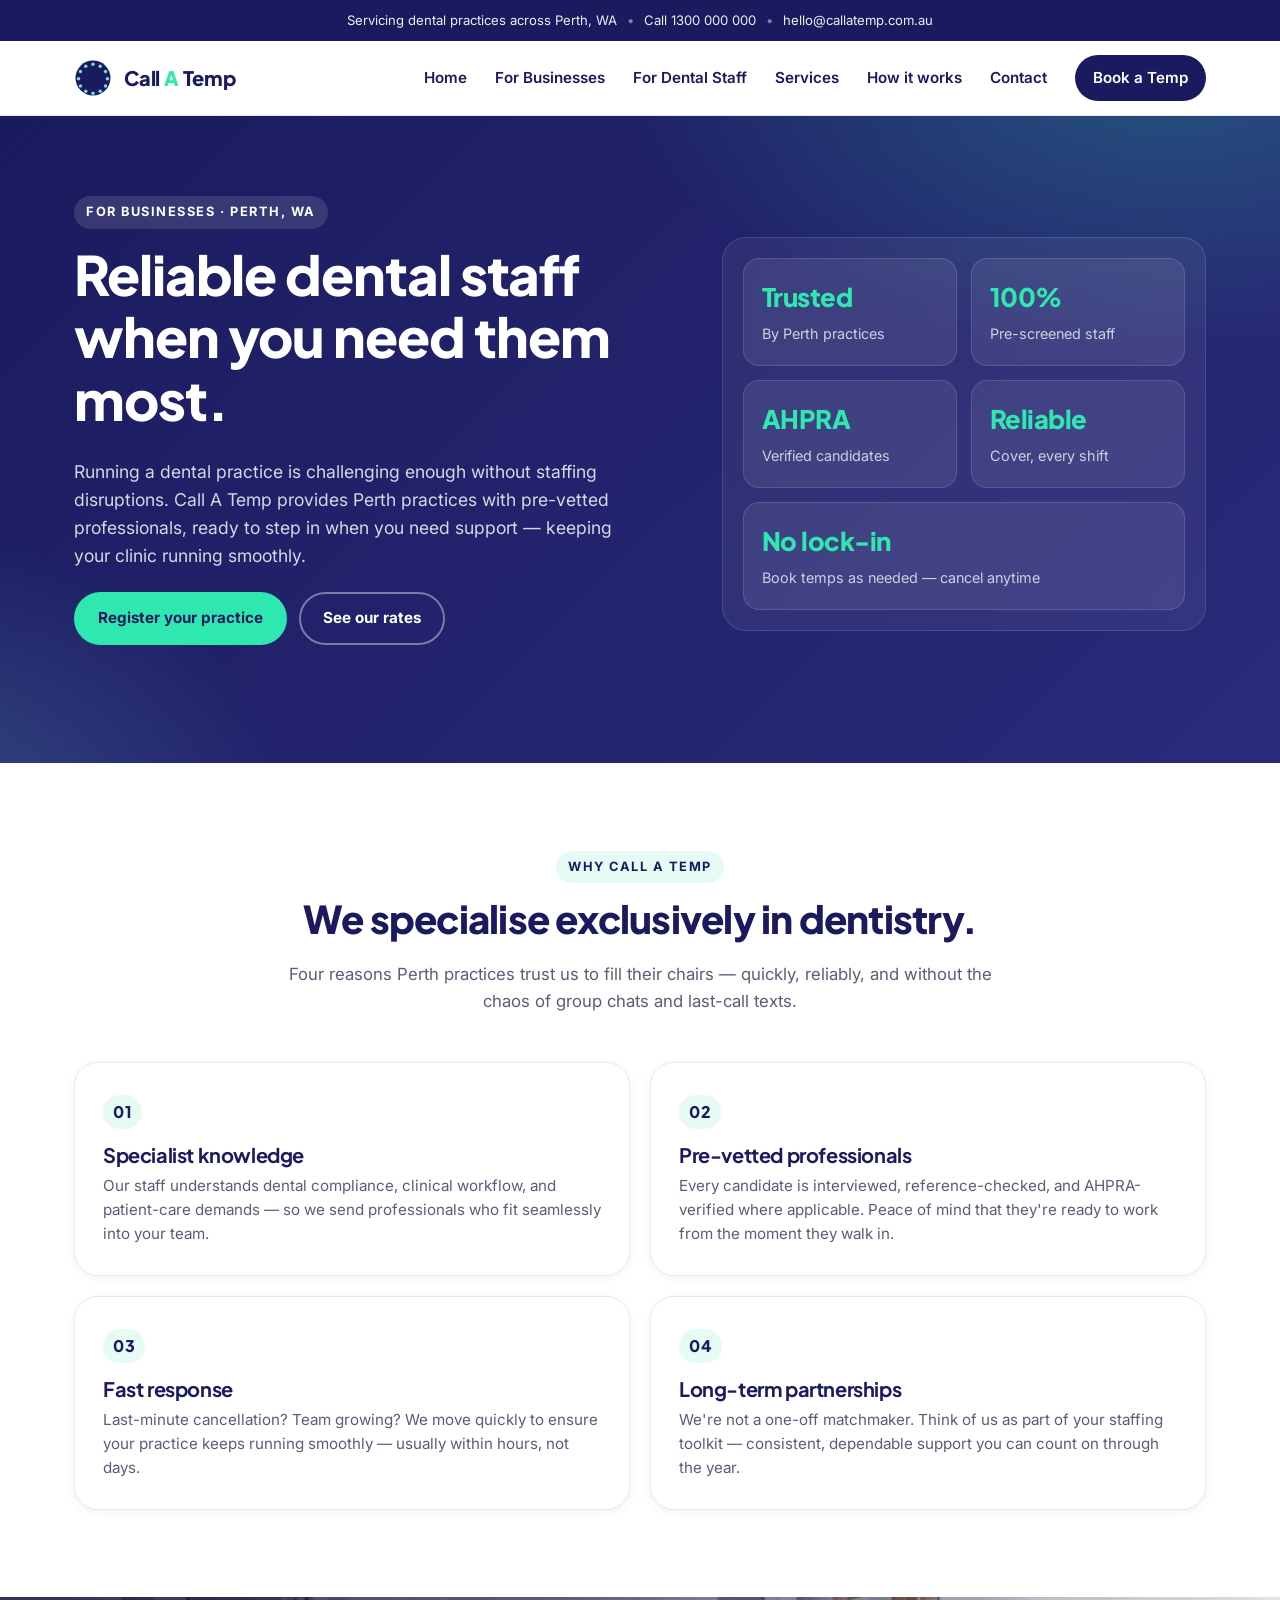
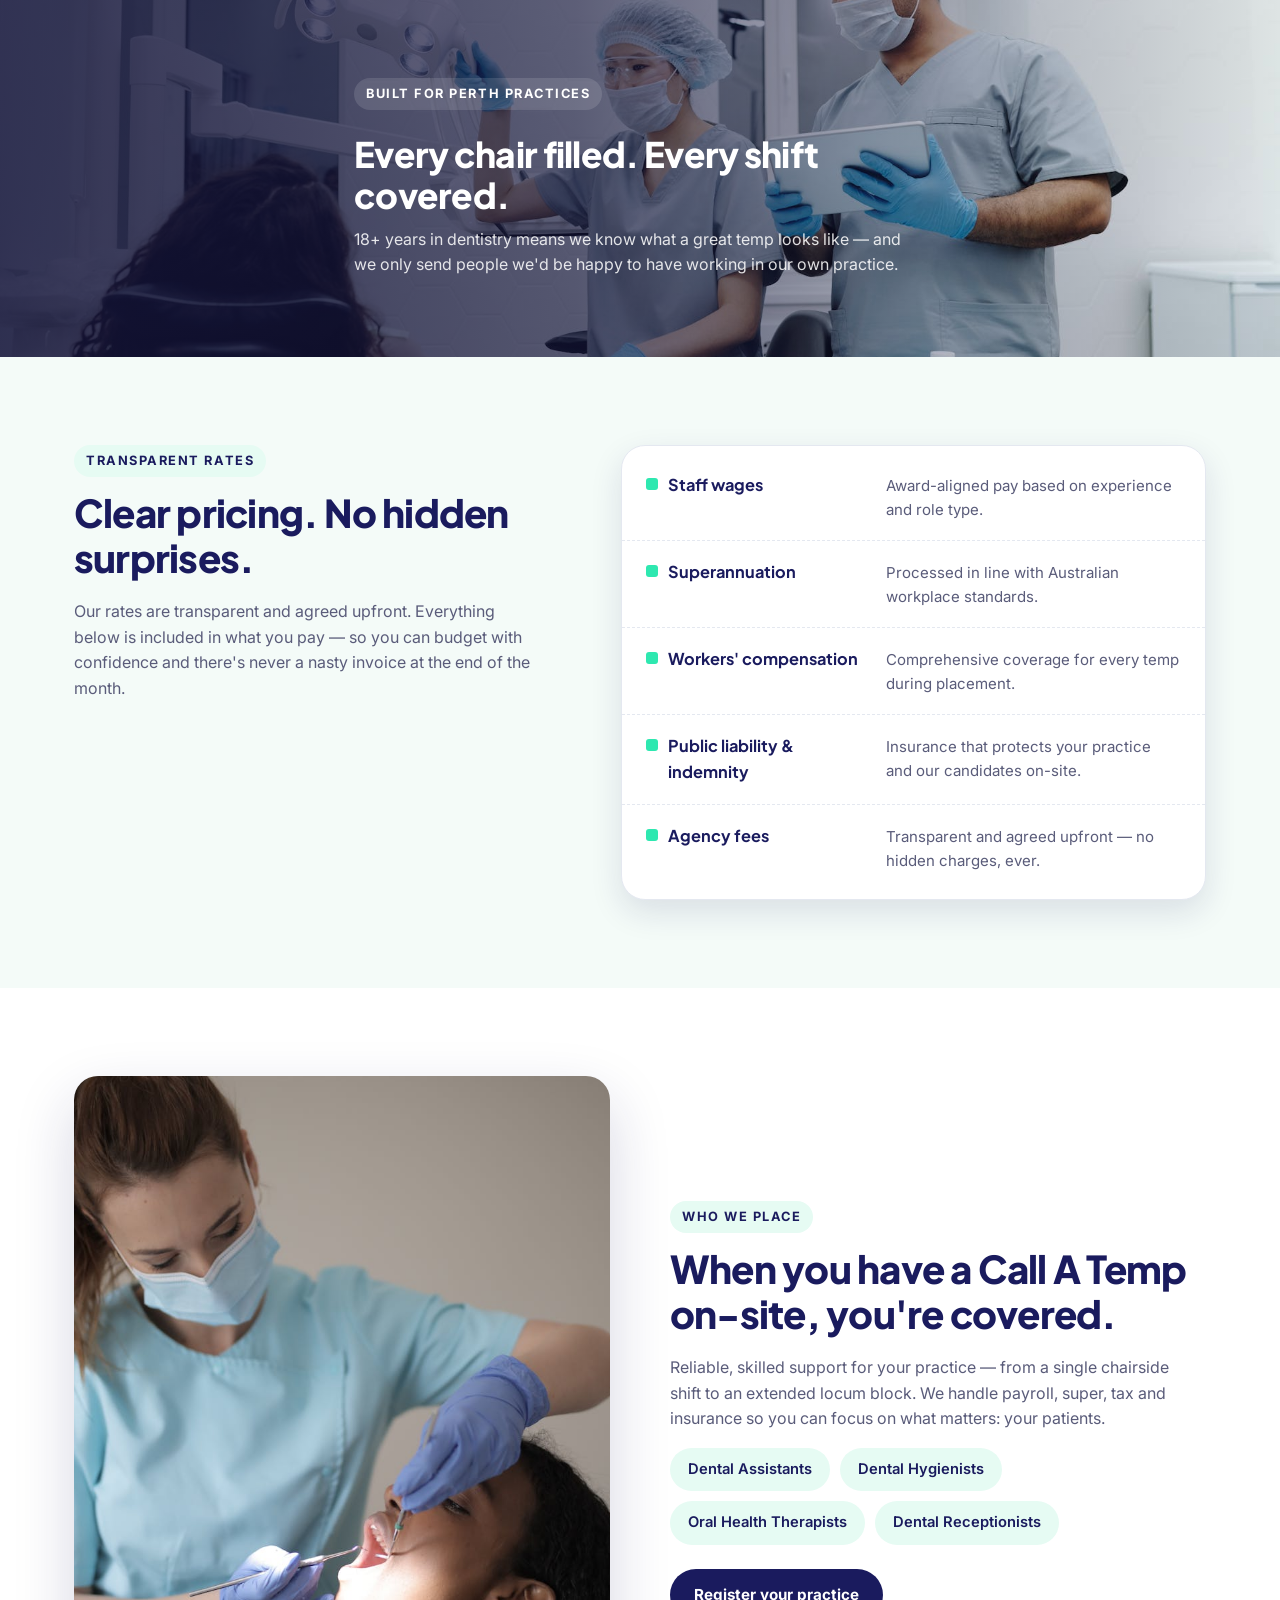
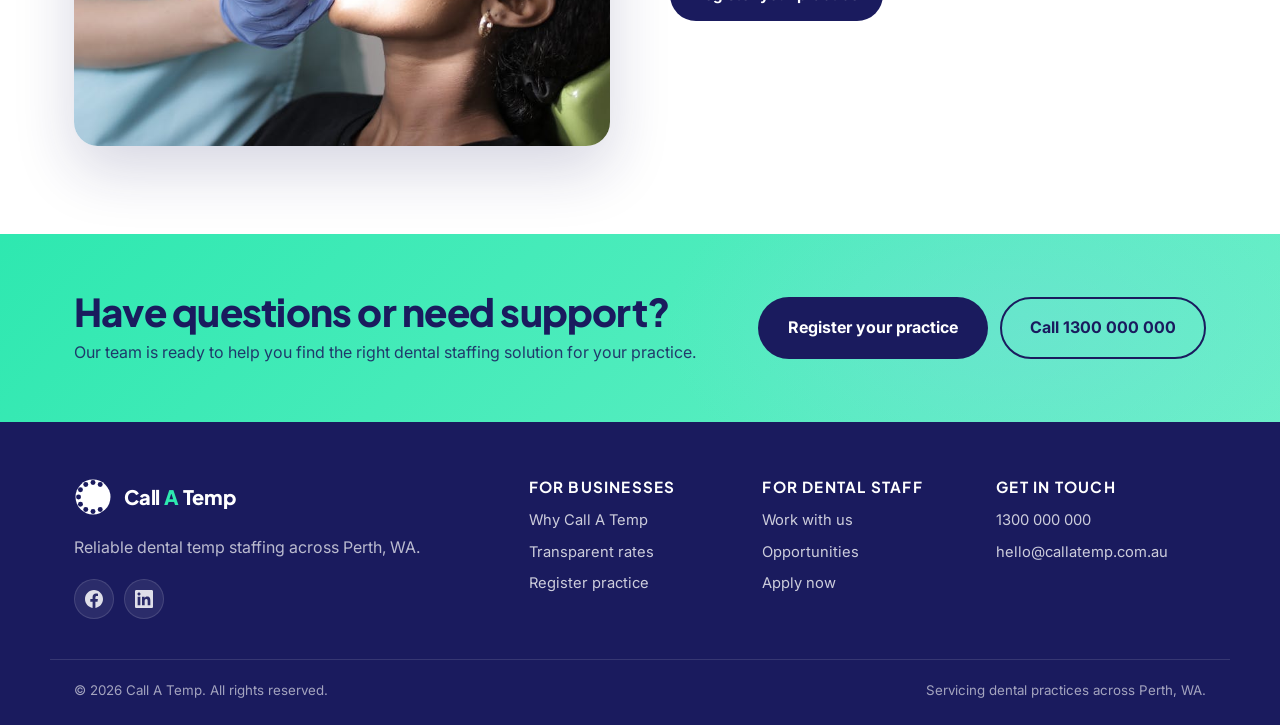
==== businesses.html @ c1af86d4 "Self-host remaining gallery, hero, and banner images Replace Pexels CDN URLs across index, staff, an" ====
<!DOCTYPE html>
<html lang="en-AU">
<head>
  <meta charset="UTF-8" />
  <meta name="viewport" content="width=device-width, initial-scale=1.0" />
  <meta name="description" content="Call A Temp — reliable dental staff for Perth practices. Pre-vetted dental temps, transparent rates, and fast response when you need cover." />
  <title>For Businesses — Call A Temp</title>
  <link rel="icon" type="image/svg+xml" href="assets/logo-mark.svg" />
  <link rel="preconnect" href="https://fonts.googleapis.com" />
  <link rel="preconnect" href="https://fonts.gstatic.com" crossorigin />
  <link href="https://fonts.googleapis.com/css2?family=Inter:wght@400;500;600;700;800&family=Plus+Jakarta+Sans:wght@700;800&display=swap" rel="stylesheet" />
  <link rel="stylesheet" href="styles.css" />
</head>
<body>

  <!-- Top bar -->
  <div class="topbar">
    <div class="container topbar__inner">
      <span class="topbar__item">Servicing dental practices across Perth, WA</span>
      <span class="topbar__sep" aria-hidden="true">•</span>
      <a class="topbar__item" href="tel:+61000000000">Call 1300 000 000</a>
      <span class="topbar__sep" aria-hidden="true">•</span>
      <a class="topbar__item" href="mailto:hello@callatemp.com.au">hello@callatemp.com.au</a>
    </div>
  </div>

  <!-- Header / Nav -->
  <header class="site-header">
    <div class="container site-header__inner">
      <a class="brand" href="index.html" aria-label="Call A Temp home">
        <img src="assets/logo-mark.svg" alt="" class="brand__mark" />
        <span class="brand__wordmark">Call <span class="brand__a">A</span> Temp</span>
      </a>

      <button class="nav-toggle" aria-label="Open menu" aria-expanded="false" aria-controls="primary-nav">
        <span></span><span></span><span></span>
      </button>

      <nav id="primary-nav" class="primary-nav">
        <a href="index.html">Home</a>
        <a href="businesses.html" class="is-active">For Businesses</a>
        <a href="staff.html">For Dental Staff</a>
        <a href="index.html#services">Services</a>
        <a href="index.html#how">How it works</a>
        <a href="index.html#contact">Contact</a>
        <a href="index.html#contact" class="btn btn--primary btn--sm">Book a Temp</a>
      </nav>
    </div>
  </header>

  <main id="top">

    <!-- Business hero -->
    <section class="biz-hero">
      <div class="container biz-hero__inner">
        <div class="biz-hero__copy">
          <span class="eyebrow eyebrow--on-dark">For Businesses · Perth, WA</span>
          <h1>Reliable dental staff when you need them most.</h1>
          <p class="lead lead--on-dark">
            Running a dental practice is challenging enough without staffing disruptions. Call A Temp provides Perth
            practices with pre-vetted professionals, ready to step in when you need support — keeping your clinic running smoothly.
          </p>
          <div class="hero__cta">
            <a href="#register" class="btn btn--mint">Register your practice</a>
            <a href="#rates" class="btn btn--ghost-on-dark">See our rates</a>
          </div>
        </div>
        <div class="biz-hero__panel" aria-hidden="true">
          <div class="biz-stat">
            <span class="biz-stat__num">Trusted</span>
            <span class="biz-stat__label">By Perth practices</span>
          </div>
          <div class="biz-stat">
            <span class="biz-stat__num">100%</span>
            <span class="biz-stat__label">Pre-screened staff</span>
          </div>
          <div class="biz-stat">
            <span class="biz-stat__num">AHPRA</span>
            <span class="biz-stat__label">Verified candidates</span>
          </div>
          <div class="biz-stat">
            <span class="biz-stat__num">Reliable</span>
            <span class="biz-stat__label">Cover, every shift</span>
          </div>
          <div class="biz-stat biz-stat--wide">
            <span class="biz-stat__num">No lock-in</span>
            <span class="biz-stat__label">Book temps as needed — cancel anytime</span>
          </div>
        </div>
      </div>
    </section>

    <!-- Why Choose Us -->
    <section class="section">
      <div class="container">
        <div class="section__head reveal">
          <span class="eyebrow">Why Call A Temp</span>
          <h2>We specialise exclusively in dentistry.</h2>
          <p>Four reasons Perth practices trust us to fill their chairs — quickly, reliably, and without the chaos of group chats and last-call texts.</p>
        </div>

        <div class="biz-benefits reveal-group">
          <article class="biz-benefit">
            <span class="biz-benefit__num">01</span>
            <h3>Specialist knowledge</h3>
            <p>Our staff understands dental compliance, clinical workflow, and patient-care demands — so we send professionals who fit seamlessly into your team.</p>
          </article>

          <article class="biz-benefit">
            <span class="biz-benefit__num">02</span>
            <h3>Pre-vetted professionals</h3>
            <p>Every candidate is interviewed, reference-checked, and AHPRA-verified where applicable. Peace of mind that they're ready to work from the moment they walk in.</p>
          </article>

          <article class="biz-benefit">
            <span class="biz-benefit__num">03</span>
            <h3>Fast response</h3>
            <p>Last-minute cancellation? Team growing? We move quickly to ensure your practice keeps running smoothly — usually within hours, not days.</p>
          </article>

          <article class="biz-benefit">
            <span class="biz-benefit__num">04</span>
            <h3>Long-term partnerships</h3>
            <p>We're not a one-off matchmaker. Think of us as part of your staffing toolkit — consistent, dependable support you can count on through the year.</p>
          </article>
        </div>
      </div>
    </section>

    <!-- Image banner between benefits and rates -->
    <section class="biz-banner">
      <img
        class="biz-banner__img"
        src="./assets/biz-banner-team.jpeg"
        alt="Dental team preparing for a shift in a modern Perth clinic"
        loading="lazy"
      />
      <div class="biz-banner__overlay" aria-hidden="true"></div>
      <div class="container biz-banner__content">
        <span class="eyebrow eyebrow--on-dark">Built for Perth practices</span>
        <h2>Every chair filled. Every shift covered.</h2>
        <p>18+ years in dentistry means we know what a great temp looks like — and we only send people we'd be happy to have working in our own practice.</p>
      </div>
    </section>

    <!-- Transparent Rates -->
    <section id="rates" class="section section--alt">
      <div class="container biz-rates">
        <div class="biz-rates__copy reveal reveal--left">
          <span class="eyebrow">Transparent rates</span>
          <h2>Clear pricing. No hidden surprises.</h2>
          <p>Our rates are transparent and agreed upfront. Everything below is included in what you pay — so you can budget with confidence and there's never a nasty invoice at the end of the month.</p>
          <!-- <a href="#register" class="btn btn--primary">Request a rate card</a> -->
        </div>

        <ul class="biz-rates__list reveal reveal--right">
          <li>
            <strong>Staff wages</strong>
            <span>Award-aligned pay based on experience and role type.</span>
          </li>
          <li>
            <strong>Superannuation</strong>
            <span>Processed in line with Australian workplace standards.</span>
          </li>
          <li>
            <strong>Workers' compensation</strong>
            <span>Comprehensive coverage for every temp during placement.</span>
          </li>
          <li>
            <strong>Public liability &amp; indemnity</strong>
            <span>Insurance that protects your practice and our candidates on-site.</span>
          </li>
          <li>
            <strong>Agency fees</strong>
            <span>Transparent and agreed upfront — no hidden charges, ever.</span>
          </li>
        </ul>
      </div>
    </section>

    <!-- Placement coverage -->
    <section class="section">
      <div class="container biz-coverage-split">
        <figure class="biz-coverage__media reveal reveal--left">
          <img
            src="./assets/biz-coverage-clinic.jpeg"
            alt="Dental professional assisting a patient in a modern clinic"
            loading="lazy"
          />
        </figure>

        <div class="biz-coverage__copy reveal reveal--right">
          <span class="eyebrow">Who we place</span>
          <h2>When you have a Call A Temp on-site, you're covered.</h2>
          <p>Reliable, skilled support for your practice — from a single chairside shift to an extended locum block. We handle payroll, super, tax and insurance so you can focus on what matters: your patients.</p>
          <div class="biz-coverage__roles">
            <span>Dental Assistants</span>
            <span>Dental Hygienists</span>
            <span>Oral Health Therapists</span>
            <span>Dental Receptionists</span>
          </div>
          <a href="#register" class="btn btn--primary">Register your practice</a>
        </div>
      </div>
    </section>

    <!-- Register / Support CTA -->
    <section id="register" class="cta">
      <div class="container cta__inner reveal">
        <div>
          <h2>Have questions or need support?</h2>
          <p>Our team is ready to help you find the right dental staffing solution for your practice.</p>
        </div>
        <div class="cta__buttons">
          <a href="index.html#contact" class="btn btn--primary btn--lg">Register your practice</a>
          <a href="tel:+61000000000" class="btn btn--outline btn--lg">Call 1300 000 000</a>
        </div>
      </div>
    </section>

  </main>

  <!-- Footer -->
  <footer class="site-footer">
    <div class="container site-footer__inner">
      <div class="site-footer__brand">
        <a class="brand brand--footer" href="index.html" aria-label="Call A Temp home">
          <img src="assets/logo-mark-footer.svg" alt="" class="brand__mark" />
          <span class="brand__wordmark">Call <span class="brand__a">A</span> Temp</span>
        </a>
        <p>Reliable dental temp staffing across Perth, WA.</p>
        <ul class="social-links" aria-label="Call A Temp on social media">
          <li>
            <a href="#" target="_blank" rel="noopener noreferrer" aria-label="Call A Temp on Facebook">
              <svg viewBox="0 0 24 24" aria-hidden="true"><path d="M24 12.073c0-6.627-5.373-12-12-12S0 5.446 0 12.073c0 5.99 4.388 10.954 10.125 11.854v-8.385H7.078v-3.47h3.047V9.43c0-3.007 1.792-4.669 4.533-4.669 1.312 0 2.686.235 2.686.235v2.953h-1.513c-1.491 0-1.956.925-1.956 1.874v2.25h3.328l-.532 3.47h-2.796v8.385C19.612 23.027 24 18.062 24 12.073z"/></svg>
            </a>
          </li>
          <li>
            <a href="#" target="_blank" rel="noopener noreferrer" aria-label="Call A Temp on LinkedIn">
              <svg viewBox="0 0 24 24" aria-hidden="true"><path d="M20.447 20.452h-3.554v-5.569c0-1.328-.027-3.037-1.852-3.037-1.853 0-2.136 1.445-2.136 2.939v5.667H9.351V9h3.414v1.561h.046c.477-.9 1.637-1.85 3.37-1.85 3.601 0 4.267 2.37 4.267 5.455v6.286zM5.337 7.433c-1.144 0-2.063-.926-2.063-2.065 0-1.138.92-2.063 2.063-2.063 1.14 0 2.064.925 2.064 2.063 0 1.139-.925 2.065-2.064 2.065zm1.782 13.019H3.555V9h3.564v11.452zM22.222 0H1.771C.792 0 0 .774 0 1.729v20.542C0 23.227.792 24 1.771 24h20.451C23.2 24 24 23.227 24 22.271V1.729C24 .774 23.2 0 22.222 0z"/></svg>
            </a>
          </li>
        </ul>
      </div>
      <div class="site-footer__cols">
        <div>
          <h4>For Businesses</h4>
          <a href="businesses.html">Why Call A Temp</a>
          <a href="#rates">Transparent rates</a>
          <a href="index.html#contact">Register practice</a>
        </div>
        <div>
          <h4>For Dental Staff</h4>
          <a href="staff.html">Work with us</a>
          <a href="staff.html#opportunities">Opportunities</a>
          <a href="index.html#contact">Apply now</a>
        </div>
        <div>
          <h4>Get in touch</h4>
          <a href="tel:+61000000000">1300 000 000</a>
          <a href="mailto:hello@callatemp.com.au">hello@callatemp.com.au</a>
        </div>
      </div>
    </div>
    <div class="container site-footer__bottom">
      <small>© <span id="year"></span> Call A Temp. All rights reserved.</small>
      <small>Servicing dental practices across Perth, WA.</small>
    </div>
  </footer>

  <script>
    document.getElementById('year').textContent = new Date().getFullYear();
    const toggle = document.querySelector('.nav-toggle');
    const nav = document.getElementById('primary-nav');
    toggle.addEventListener('click', () => {
      const open = nav.classList.toggle('is-open');
      toggle.setAttribute('aria-expanded', open);
    });
    nav.querySelectorAll('a').forEach(a => a.addEventListener('click', () => {
      nav.classList.remove('is-open');
      toggle.setAttribute('aria-expanded', false);
    }));

    // Reveal-on-scroll
    const revealTargets = document.querySelectorAll('.reveal, .reveal-group');
    if ('IntersectionObserver' in window && revealTargets.length) {
      const io = new IntersectionObserver((entries) => {
        entries.forEach(entry => {
          if (entry.isIntersecting) {
            entry.target.classList.add('is-inview');
            io.unobserve(entry.target);
          }
        });
      }, { threshold: 0.12, rootMargin: '0px 0px -40px 0px' });
      revealTargets.forEach(el => io.observe(el));
    } else {
      revealTargets.forEach(el => el.classList.add('is-inview'));
    }
  </script>
</body>
</html>
---- styles.css ----
/* ============================================================
   Call A Temp — Homepage styles
   Palette derived from logo: mint #2EE8B0, navy #1A1B5E, dot #7CD8DD
   ============================================================ */

:root {
  --mint: #2EE8B0;
  --mint-200: #6BF0C8;
  --mint-50: #E6FBF3;
  --navy: #1A1B5E;
  --navy-700: #2A2B7A;
  --navy-100: #E5E5F2;
  --teal: #7CD8DD;
  --ink: #14143A;
  --muted: #5A5C7A;
  --bg: #FFFFFF;
  --bg-soft: #F4FBF8;
  --line: #E4E8F0;
  --radius: 16px;
  --radius-lg: 24px;
  --shadow-sm: 0 2px 8px rgba(26, 27, 94, 0.06);
  --shadow-md: 0 12px 32px rgba(26, 27, 94, 0.12);
  --shadow-lg: 0 24px 60px rgba(26, 27, 94, 0.18);
  --maxw: 1180px;

  /* Motion tokens */
  --ease-out: cubic-bezier(.2, .7, .2, 1);
  --t-fast: .25s;
  --t-base: .4s;
  --t-slow: .6s;
}

/* Reset / base */
*, *::before, *::after { box-sizing: border-box; }
html { scroll-behavior: smooth; }
body {
  margin: 0;
  font-family: 'Inter', system-ui, -apple-system, Segoe UI, Roboto, sans-serif;
  color: var(--ink);
  background: var(--bg);
  line-height: 1.6;
  -webkit-font-smoothing: antialiased;
}
img, svg { display: block; max-width: 100%; }
a { color: var(--navy); text-decoration: none; }
a:hover { color: var(--navy-700); }

h1, h2, h3, h4 {
  font-family: 'Plus Jakarta Sans', 'Inter', sans-serif;
  color: var(--navy);
  line-height: 1.15;
  margin: 0 0 .5em;
  letter-spacing: -0.02em;
}
h1 { font-size: clamp(2.2rem, 4.5vw, 3.6rem); font-weight: 800; }
h2 { font-size: clamp(1.7rem, 3vw, 2.4rem); font-weight: 800; }
h3 { font-size: 1.2rem; font-weight: 700; }
h4 { font-size: .95rem; font-weight: 700; text-transform: uppercase; letter-spacing: .08em; color: var(--navy); }
p  { margin: 0 0 1em; color: var(--muted); }

.container {
  width: 100%;
  max-width: var(--maxw);
  margin: 0 auto;
  padding: 0 24px;
}

.eyebrow {
  display: inline-block;
  font-size: .8rem;
  font-weight: 700;
  letter-spacing: .12em;
  text-transform: uppercase;
  color: var(--navy);
  background: var(--mint-50);
  padding: 6px 12px;
  border-radius: 999px;
  margin-bottom: 14px;
}

/* Buttons */
.btn {
  display: inline-flex;
  align-items: center;
  justify-content: center;
  gap: 8px;
  padding: 12px 22px;
  border-radius: 999px;
  font-weight: 700;
  font-size: .95rem;
  border: 2px solid transparent;
  cursor: pointer;
  transition: transform .15s ease, box-shadow .2s ease, background .2s ease, color .2s ease;
  white-space: nowrap;
}
.btn--primary { background: var(--navy); color: #fff; }
.btn--primary:hover { background: var(--navy-700); color: #fff; box-shadow: var(--shadow-md); transform: translateY(-1px); }
.btn--ghost { background: transparent; color: var(--navy); border-color: var(--navy); }
.btn--ghost:hover { background: var(--navy); color: #fff; }
.btn--outline { background: transparent; color: #fff; border-color: #fff; }
.btn--outline:hover { background: #fff; color: var(--navy); }
.btn--sm { padding: 9px 16px; font-size: .85rem; }
.btn--lg { padding: 16px 28px; font-size: 1rem; }

/* Top bar */
.topbar {
  background: var(--navy);
  color: #fff;
  font-size: .82rem;
}
.topbar__inner {
  display: flex;
  align-items: center;
  justify-content: center;
  flex-wrap: wrap;
  gap: 10px;
  padding: 10px 24px;
}
.topbar__item { color: #fff; opacity: .92; }
.topbar__item:hover { color: var(--mint); opacity: 1; }
.topbar__sep { opacity: .45; }

/* Header */
.site-header {
  position: sticky;
  top: 0;
  z-index: 50;
  background: rgba(255, 255, 255, 0.92);
  backdrop-filter: saturate(140%) blur(10px);
  border-bottom: 1px solid var(--line);
}
.site-header__inner {
  display: flex;
  align-items: center;
  justify-content: space-between;
  gap: 16px;
  padding: 14px 24px;
}
.brand {
  display: inline-flex;
  align-items: center;
  gap: 12px;
  color: var(--navy);
  font-family: 'Plus Jakarta Sans', sans-serif;
}
.brand__mark { width: 38px; height: 38px; }
.brand__wordmark {
  font-weight: 800;
  font-size: 1.25rem;
  letter-spacing: -0.01em;
  color: var(--navy);
}
.brand__a { color: var(--mint); }
.primary-nav {
  display: flex;
  align-items: center;
  gap: 28px;
}
.primary-nav a {
  font-weight: 600;
  font-size: .95rem;
  color: var(--navy);
}
.primary-nav a:hover { color: var(--navy-700); }
.primary-nav a.btn { color: #fff; }

.nav-toggle {
  display: none;
  width: 42px;
  height: 42px;
  border: 1px solid var(--line);
  border-radius: 10px;
  background: #fff;
  cursor: pointer;
  flex-direction: column;
  align-items: center;
  justify-content: center;
  gap: 4px;
}
.nav-toggle span {
  display: block;
  width: 18px;
  height: 2px;
  background: var(--navy);
  border-radius: 2px;
}

/* Hero */
.hero {
  position: relative;
  background:
    radial-gradient(900px 500px at 90% -10%, rgba(46,232,176,0.35), transparent 60%),
    radial-gradient(700px 500px at -10% 110%, rgba(124,216,221,0.35), transparent 60%),
    var(--bg);
  padding: 64px 0 80px;
  overflow: hidden;
}
.hero__grid {
  display: grid;
  grid-template-columns: 1.1fr .9fr;
  gap: 60px;
  align-items: center;
}
.hero__copy h1 { margin-top: 6px; }
.hero__copy h1 br { display: block; }
.lead {
  font-size: 1.1rem;
  color: var(--muted);
  max-width: 560px;
}
.hero__cta {
  display: flex;
  gap: 12px;
  flex-wrap: wrap;
  margin: 22px 0 28px;
}
.hero__trust {
  list-style: none;
  padding: 20px 22px;
  margin: 0;
  display: grid;
  grid-template-columns: repeat(3, 1fr);
  gap: 12px;
  background: rgba(255, 255, 255, 0.75);
  backdrop-filter: blur(10px);
  -webkit-backdrop-filter: blur(10px);
  border: 1px solid var(--line);
  border-radius: var(--radius);
  box-shadow: var(--shadow-sm);
  color: var(--muted);
  font-size: .88rem;
  max-width: 560px;
}
.hero__trust li {
  position: relative;
  padding-left: 14px;
  line-height: 1.35;
}
.hero__trust li + li::before {
  content: "";
  position: absolute;
  left: 0;
  top: 6px;
  bottom: 6px;
  width: 1px;
  background: var(--line);
}
.hero__trust strong {
  display: block;
  color: var(--navy);
  font-size: 1.4rem;
  font-family: 'Plus Jakarta Sans', sans-serif;
  font-weight: 800;
  letter-spacing: -0.01em;
  margin-bottom: 2px;
}

.hero__visual {
  position: relative;
  min-height: 520px;
  padding: 30px 20px 40px;
}
.hero__photo {
  position: relative;
  z-index: 1;
  width: 100%;
  max-width: 440px;
  aspect-ratio: 4 / 5;
  object-fit: cover;
  border-radius: 28px;
  box-shadow: var(--shadow-lg);
  margin-left: auto;
  display: block;
}
.hero__shape {
  position: absolute;
  top: 10px;
  right: 20px;
  width: 160px;
  height: 160px;
  background: var(--mint);
  border-radius: 28px;
  transform: rotate(10deg);
  z-index: 0;
  opacity: .55;
}
.hero__blob {
  position: absolute;
  left: 10px;
  bottom: 20px;
  width: 280px;
  height: 280px;
  background: radial-gradient(circle at 30% 30%, var(--teal), transparent 70%);
  border-radius: 50%;
  filter: blur(6px);
  opacity: .5;
  z-index: 0;
}
.hero__pill {
  position: absolute;
  top: 60px;
  left: 0;
  z-index: 3;
  background: #fff;
  border-radius: 999px;
  padding: 10px 18px 10px 14px;
  display: inline-flex;
  align-items: center;
  gap: 10px;
  box-shadow: var(--shadow-md);
  border: 1px solid var(--line);
}
.hero__pill-dot {
  width: 10px;
  height: 10px;
  border-radius: 50%;
  background: var(--mint);
  flex-shrink: 0;
  position: relative;
  animation: hero-pulse-dot 2s ease-in-out infinite;
}
.hero__pill-dot::before,
.hero__pill-dot::after {
  content: "";
  position: absolute;
  inset: 0;
  border-radius: 50%;
  background: var(--mint);
  opacity: .55;
  animation: hero-pulse-ring 2s ease-out infinite;
}
.hero__pill-dot::after { animation-delay: 1s; }

@keyframes hero-pulse-ring {
  0%   { transform: scale(1);   opacity: .55; }
  80%  { transform: scale(2.6); opacity: 0;   }
  100% { transform: scale(2.6); opacity: 0;   }
}
@keyframes hero-pulse-dot {
  0%, 100% { transform: scale(1);    }
  50%      { transform: scale(1.08); }
}

@media (prefers-reduced-motion: reduce) {
  .hero__pill-dot,
  .hero__pill-dot::before,
  .hero__pill-dot::after { animation: none; }
  .hero__pill-dot { box-shadow: 0 0 0 4px rgba(46, 232, 176, 0.25); }
}
.hero__pill-label {
  display: block;
  font-weight: 700;
  color: var(--navy);
  font-size: .88rem;
  line-height: 1.2;
}
.hero__pill-sub {
  display: block;
  font-size: .75rem;
  color: var(--muted);
  letter-spacing: .02em;
}
.hero__card {
  position: absolute;
  left: 50%;
  bottom: -6px;
  transform: translateX(-50%);
  z-index: 3;
  background: #fff;
  border-radius: 20px;
  padding: 14px 18px;
  box-shadow: var(--shadow-lg);
  display: flex;
  flex-direction: column;
  gap: 6px;
  width: 70%;
  border: 1px solid var(--line);
}
.hero__card-head {
  display: flex;
  align-items: center;
  gap: 10px;
}
.hero__card img { width: 50px; flex-shrink: 0; }
.hero__card-title { font-weight: 700; color: var(--navy); margin: 0 0 4px; }
.hero__card-sub { font-size: .9rem; margin: 0; color: var(--muted); }

/* Value bar */
.valuebar {
  background: var(--navy);
  color: #fff;
}
.valuebar__inner {
  display: grid;
  grid-template-columns: repeat(4, 1fr);
  gap: 24px;
  padding: 26px 24px;
  text-align: center;
}
.valuebar__inner > div {
  display: flex;
  flex-direction: column;
  gap: 4px;
  font-size: .9rem;
  color: rgba(255,255,255,.78);
}
.valuebar__num {
  color: var(--mint);
  font-weight: 800;
  font-size: 1.15rem;
  font-family: 'Plus Jakarta Sans', sans-serif;
  letter-spacing: -.01em;
}

/* Generic section */
.section { padding: 88px 0; }
.section--alt { background: var(--bg-soft); }
.section__head {
  max-width: 720px;
  margin: 0 auto 48px;
  text-align: center;
}
.section__head p { font-size: 1.05rem; }

/* Audience split */
.audience {
  display: grid;
  grid-template-columns: repeat(2, 1fr);
  gap: 24px;
}
.audience__card {
  position: relative;
  padding: 36px 32px;
  border-radius: var(--radius-lg);
  border: 1px solid var(--line);
  background: #fff;
  box-shadow: var(--shadow-sm);
  display: flex;
  flex-direction: column;
  gap: 14px;
  transition: transform .2s ease, box-shadow .2s ease;
}
.audience__card:hover {
  transform: translateY(-4px);
  box-shadow: var(--shadow-md);
}
.audience__card--biz {
  background: linear-gradient(160deg, var(--navy) 0%, var(--navy-700) 100%);
  color: #fff;
  border-color: transparent;
}
.audience__card--biz h3,
.audience__card--biz p,
.audience__card--biz li { color: #fff; }
.audience__card--biz .audience__list li::before { background: var(--mint); }
.audience__card--biz .btn--ghost {
  color: #fff;
  border-color: rgba(255,255,255,.35);
}
.audience__card--biz .btn--ghost:hover {
  background: rgba(255,255,255,.1);
  border-color: #fff;
}
.audience__card--staff {
  background: linear-gradient(160deg, var(--mint-50) 0%, #fff 100%);
  border-color: var(--mint-200);
}
.audience__tag {
  display: inline-block;
  align-self: flex-start;
  font-size: .75rem;
  font-weight: 700;
  letter-spacing: .14em;
  text-transform: uppercase;
  padding: 6px 12px;
  border-radius: 999px;
  background: var(--mint);
  color: var(--navy);
}
.audience__card--biz .audience__tag {
  background: var(--mint);
  color: var(--navy);
}
.audience__card h3 { margin: 0; font-size: 1.4rem; }
.audience__card > p { margin: 0; font-size: 1rem; line-height: 1.55; }
.audience__list {
  list-style: none;
  padding: 0;
  margin: 4px 0 12px;
  display: grid;
  gap: 10px;
}
.audience__list li {
  position: relative;
  padding-left: 28px;
  font-size: .95rem;
  font-weight: 500;
}
.audience__list li::before {
  content: "";
  position: absolute;
  left: -1px;]
  ;
  top: 5px;
  width: 16px; height: 16px;
  border-radius: 50%;
  background: var(--navy);
}
.audience__list li::after {
  content: "";
  position: absolute;
  left: 4px; top: 11px;
  width: 7px; height: 3px;
  border-left: 2px solid #fff;
  border-bottom: 2px solid #fff;
  transform: rotate(-45deg);
}
.audience__card--biz .audience__list li::after {
  border-color: var(--navy);
}
.audience__cta {
  display: flex;
  gap: 10px;
  flex-wrap: wrap;
  margin-top: auto;
  padding-top: 8px;
}

/* Services */
.services {
  display: grid;
  grid-template-columns: repeat(4, 1fr);
  gap: 20px;
}
.service {
  position: relative;
  background: #fff;
  border: 1px solid var(--line);
  border-radius: var(--radius);
  padding: 28px 24px;
  transition: transform .2s ease, box-shadow .2s ease, border-color .2s ease;
}
.service:hover {
  transform: translateY(-4px);
  box-shadow: var(--shadow-md);
  border-color: transparent;
}
.service h3 { color: var(--navy); margin-bottom: 8px; }
.service p { font-size: .94rem; margin: 0; }
.service__icon {
  width: 52px;
  height: 52px;
  border-radius: 14px;
  background: var(--mint-50);
  color: var(--navy);
  display: grid;
  place-items: center;
  margin-bottom: 18px;
}
.service__icon svg { width: 26px; height: 26px; }
.service--featured {
  background: linear-gradient(180deg, var(--navy), var(--navy-700));
  color: #fff;
  border-color: transparent;
}
.service--featured h3 { color: #fff; }
.service--featured p { color: rgba(255,255,255,.82); }
.service--featured .service__icon {
  background: rgba(255,255,255,.1);
  color: var(--mint);
}
.service__tag {
  position: absolute;
  top: 16px;
  right: 16px;
  background: var(--mint);
  color: var(--navy);
  font-size: .7rem;
  font-weight: 800;
  letter-spacing: .08em;
  text-transform: uppercase;
  padding: 5px 10px;
  border-radius: 999px;
}

/* Steps */
.steps {
  list-style: none;
  padding: 0;
  margin: 0;
  display: grid;
  grid-template-columns: repeat(4, 1fr);
  gap: 20px;
}
.step {
  background: #fff;
  border-radius: var(--radius);
  padding: 28px 24px;
  border: 1px solid var(--line);
  position: relative;
}
.step__num {
  width: 40px;
  height: 40px;
  border-radius: 12px;
  background: var(--mint);
  color: var(--navy);
  font-weight: 800;
  font-family: 'Plus Jakarta Sans', sans-serif;
  display: grid;
  place-items: center;
  margin-bottom: 16px;
}
.step h3 { color: var(--navy); margin-bottom: 6px; }
.step p { margin: 0; font-size: .94rem; }

/* About */
.about {
  display: grid;
  grid-template-columns: 1.2fr .8fr;
  gap: 48px;
  align-items: center;
}
.checklist {
  list-style: none;
  padding: 0;
  margin: 16px 0 0;
  display: grid;
  gap: 10px;
}
.checklist li {
  position: relative;
  padding-left: 30px;
  color: var(--ink);
  font-weight: 500;
}
.checklist li::before {
  content: "";
  position: absolute;
  left: 0; top: 2px;
  width: 20px; height: 20px;
  border-radius: 50%;
  background: var(--mint);
}
.checklist li::after {
  content: "";
  position: absolute;
  left: 6px; top: 9px;
  width: 8px; height: 4px;
  border-left: 2px solid var(--navy);
  border-bottom: 2px solid var(--navy);
  transform: rotate(-45deg);
}
.about__side { display: grid; gap: 20px; }
.about__photo {
  width: 100%;
  aspect-ratio: 4 / 3;
  object-fit: cover;
  border-radius: var(--radius-lg);
  box-shadow: var(--shadow-md);
  display: block;
}
.about__quote {
  background: var(--navy);
  color: #fff;
  padding: 32px;
  border-radius: var(--radius-lg);
  position: relative;
  box-shadow: var(--shadow-md);
}
.about__quote::before {
  content: "“";
  position: absolute;
  top: 6px;
  left: 20px;
  font-size: 3rem;
  line-height: 1;
  color: var(--mint);
  font-family: 'Plus Jakarta Sans', sans-serif;
}
.about__quote blockquote {
  margin: 0 0 14px;
  font-size: 1.05rem;
  line-height: 1.55;
}
.about__quote cite {
  font-style: normal;
  font-weight: 600;
  color: var(--mint);
  font-size: .9rem;
}

/* Gallery */
.gallery { padding: 24px 0 48px; }
.gallery__grid {
  display: grid;
  grid-template-columns: repeat(4, 1fr);
  gap: 16px;
}
.gallery__item {
  margin: 0;
  overflow: hidden;
  border-radius: var(--radius);
  box-shadow: var(--shadow-sm);
  aspect-ratio: 1 / 1;
  background: var(--bg-soft);
}
.gallery__item img {
  width: 100%;
  height: 100%;
  object-fit: cover;
  transition: transform .4s ease;
}
.gallery__item:hover img { transform: scale(1.05); }

/* CTA */
.cta {
  background:
    radial-gradient(600px 320px at 80% 50%, rgba(124,216,221,.4), transparent 60%),
    linear-gradient(135deg, var(--mint), var(--mint-200));
  padding: 56px 0;
}
.cta__inner {
  display: flex;
  align-items: center;
  justify-content: space-between;
  gap: 32px;
  flex-wrap: wrap;
}
.cta h2 { margin: 0 0 6px; color: var(--navy); }
.cta p { margin: 0; color: var(--navy); opacity: .85; }
.cta__buttons { display: flex; gap: 12px; flex-wrap: wrap; }
.cta .btn--outline { color: var(--navy); border-color: var(--navy); }
.cta .btn--outline:hover { background: var(--navy); color: #fff; }

/* Contact */
.contact {
  display: grid;
  grid-template-columns: .9fr 1.1fr;
  gap: 48px;
  align-items: start;
}
.contact__list {
  list-style: none;
  padding: 0;
  margin: 16px 0 0;
  display: grid;
  gap: 14px;
}
.contact__list li {
  display: grid;
  grid-template-columns: 90px 1fr;
  gap: 14px;
  align-items: center;
  padding: 12px 16px;
  background: var(--bg-soft);
  border-radius: 12px;
}
.contact__list strong {
  color: var(--navy);
  font-size: .85rem;
  text-transform: uppercase;
  letter-spacing: .08em;
}
.contact__list a, .contact__list span { color: var(--ink); font-weight: 500; }

.contact__form {
  display: grid;
  grid-template-columns: 1fr 1fr;
  gap: 16px;
  background: #fff;
  border: 1px solid var(--line);
  border-radius: var(--radius-lg);
  padding: 28px;
  box-shadow: var(--shadow-sm);
}
.field { display: flex; flex-direction: column; gap: 6px; }
.field--full { grid-column: 1 / -1; }
.field label {
  font-size: .85rem;
  font-weight: 600;
  color: var(--navy);
}
.field input,
.field select,
.field textarea {
  font: inherit;
  color: var(--ink);
  padding: 12px 14px;
  border: 1px solid var(--line);
  border-radius: 10px;
  background: #fff;
  transition: border-color .15s ease, box-shadow .15s ease;
}
.field input:focus,
.field select:focus,
.field textarea:focus {
  outline: none;
  border-color: var(--navy);
  box-shadow: 0 0 0 4px rgba(26,27,94,.08);
}
.contact__form .btn { grid-column: 1 / -1; justify-self: start; }

/* Footer */
.site-footer {
  background: var(--navy);
  color: rgba(255,255,255,.78);
  padding: 56px 0 24px;
}
.site-footer__inner {
  display: grid;
  grid-template-columns: 1.2fr 2fr;
  gap: 48px;
}
.brand--footer .brand__wordmark { color: #fff; }
.brand--footer .brand__a { color: var(--mint); }
.site-footer p { color: rgba(255,255,255,.7); margin-top: 12px; }

/* Social icon links in footer */
.social-links {
  list-style: none;
  padding: 0;
  margin: 18px 0 0;
  display: flex;
  gap: 10px;
}
.social-links li { margin: 0; }
.social-links a {
  display: inline-flex;
  align-items: center;
  justify-content: center;
  width: 40px;
  height: 40px;
  border-radius: 50%;
  background: rgba(255, 255, 255, 0.08);
  color: rgba(255, 255, 255, 0.85);
  border: 1px solid rgba(255, 255, 255, 0.12);
  transition:
    background-color var(--t-base) var(--ease-out),
    color var(--t-base) var(--ease-out),
    border-color var(--t-base) var(--ease-out),
    transform var(--t-base) var(--ease-out),
    box-shadow var(--t-base) var(--ease-out);
}
.social-links a:hover {
  background: var(--mint);
  color: var(--navy);
  border-color: var(--mint);
  transform: translateY(-3px) scale(1.05);
  box-shadow: 0 10px 24px rgba(46, 232, 176, 0.35);
}
.social-links svg {
  width: 18px;
  height: 18px;
  fill: currentColor;
}
.site-footer__cols {
  display: grid;
  grid-template-columns: repeat(3, 1fr);
  gap: 24px;
}
.site-footer__cols h4 { color: #fff; margin-bottom: 14px; }
.site-footer__cols a {
  display: block;
  color: rgba(255,255,255,.78);
  font-size: .92rem;
  margin-bottom: 8px;
}
.site-footer__cols a:hover { color: var(--mint); }
.site-footer__bottom {
  display: flex;
  justify-content: space-between;
  flex-wrap: wrap;
  gap: 12px;
  border-top: 1px solid rgba(255,255,255,.12);
  padding-top: 20px;
  margin-top: 40px;
  color: rgba(255,255,255,.6);
}

/* ===== Page: Businesses ===== */

.biz-hero {
  position: relative;
  background:
    radial-gradient(900px 500px at 90% -10%, rgba(46,232,176,0.25), transparent 60%),
    radial-gradient(700px 500px at -10% 110%, rgba(124,216,221,0.25), transparent 60%),
    linear-gradient(135deg, var(--navy) 0%, var(--navy-700) 100%);
  color: #fff;
  padding: 80px 0 90px;
  overflow: hidden;
}
.biz-hero__inner {
  display: grid;
  grid-template-columns: 1.1fr .9fr;
  gap: 56px;
  align-items: center;
}
.biz-hero h1 { color: #fff; font-size: clamp(2.2rem, 4.5vw, 3.4rem); }
.eyebrow--on-dark { background: rgba(255,255,255,.12); color: #fff; }
.lead--on-dark { color: rgba(255,255,255,.82); max-width: 560px; }

.btn--mint { background: var(--mint); color: var(--navy); }
.btn--mint:hover { background: var(--mint-200); color: var(--navy); box-shadow: var(--shadow-md); transform: translateY(-1px); }
.btn--ghost-on-dark { background: transparent; color: #fff; border-color: rgba(255,255,255,.4); }
.btn--ghost-on-dark:hover { background: rgba(255,255,255,.08); border-color: #fff; color: #ffffff; }

.biz-hero__panel {
  display: grid;
  grid-template-columns: 1fr 1fr;
  gap: 14px;
  padding: 20px;
  background: rgba(255,255,255,.06);
  border: 1px solid rgba(255,255,255,.12);
  border-radius: var(--radius-lg);
  backdrop-filter: blur(12px);
  -webkit-backdrop-filter: blur(12px);
}
.biz-stat {
  background: rgba(255,255,255,.08);
  border: 1px solid rgba(255,255,255,.12);
  border-radius: var(--radius);
  padding: 18px 18px 20px;
  display: flex;
  flex-direction: column;
  gap: 4px;
}
.biz-stat--wide { grid-column: 1 / -1; }
.biz-stat__num {
  font-family: 'Plus Jakarta Sans', sans-serif;
  font-weight: 800;
  font-size: 1.6rem;
  color: var(--mint);
  letter-spacing: -0.02em;
}
.biz-stat__label { color: rgba(255,255,255,.75); font-size: .9rem; }

/* Benefits */
.biz-benefits {
  display: grid;
  grid-template-columns: repeat(2, 1fr);
  gap: 20px;
}
.biz-benefit {
  position: relative;
  padding: 32px 28px 28px;
  background: #fff;
  border: 1px solid var(--line);
  border-radius: var(--radius-lg);
  box-shadow: var(--shadow-sm);
  transition: transform .25s ease, box-shadow .25s ease, border-color .25s ease;
}
.biz-benefit:hover {
  transform: translateY(-4px);
  box-shadow: var(--shadow-md);
  border-color: var(--mint-200);
}
.biz-benefit__num {
  display: inline-block;
  font-family: 'Plus Jakarta Sans', sans-serif;
  font-weight: 800;
  font-size: 1rem;
  color: var(--navy);
  background: var(--mint-50);
  padding: 4px 10px;
  border-radius: 999px;
  margin-bottom: 14px;
  letter-spacing: .04em;
}
.biz-benefit h3 { color: var(--navy); font-size: 1.25rem; margin-bottom: 8px; }
.biz-benefit p { margin: 0; font-size: .95rem; }

/* Rates */
.biz-rates {
  display: grid;
  grid-template-columns: 1fr 1.2fr;
  gap: 60px;
  align-items: start;
}
.biz-rates__copy p { max-width: 460px; }
.biz-rates__list {
  list-style: none;
  padding: 8px 0;
  margin: 0;
  background: #fff;
  border: 1px solid var(--line);
  border-radius: var(--radius-lg);
  box-shadow: var(--shadow-md);
  overflow: hidden;
}
.biz-rates__list li {
  display: grid;
  grid-template-columns: 220px 1fr;
  gap: 20px;
  padding: 18px 24px;
  border-top: 1px dashed var(--line);
  align-items: baseline;
}
.biz-rates__list li:first-child { border-top: 0; }
.biz-rates__list strong {
  color: var(--navy);
  font-family: 'Plus Jakarta Sans', sans-serif;
  font-weight: 700;
  font-size: 1.02rem;
  position: relative;
  padding-left: 22px;
}
.biz-rates__list strong::before {
  content: "";
  position: absolute;
  left: 0; top: 6px;
  width: 12px; height: 12px;
  border-radius: 3px;
  background: var(--mint);
}
.biz-rates__list span { color: var(--muted); font-size: .94rem; }

/* Banner strip between sections */
.biz-banner {
  position: relative;
  min-height: 360px;
  overflow: hidden;
  display: flex;
  align-items: center;
  isolation: isolate;
}
.biz-banner__img {
  position: absolute;
  inset: 0;
  width: 100%;
  height: 100%;
  object-fit: cover;
  display: block;
  z-index: -2;
}
.biz-banner__overlay {
  position: absolute;
  inset: 0;
  z-index: -1;
  background:
    linear-gradient(90deg, rgba(20, 20, 58, 0.85) 0%, rgba(20, 20, 58, 0.65) 45%, rgba(20, 20, 58, 0.2) 80%, transparent 100%);
}
.biz-banner__content {
  color: #fff;
  max-width: 620px;
  padding: 56px 24px;
}
.biz-banner__content h2 {
  color: #fff;
  font-size: clamp(1.6rem, 3vw, 2.2rem);
  margin: 10px 0 12px;
}
.biz-banner__content p {
  color: rgba(255, 255, 255, 0.86);
  margin: 0;
  font-size: 1rem;
  line-height: 1.55;
}

/* Coverage — 2-column with media */
.biz-coverage-split {
  display: grid;
  grid-template-columns: 1fr 1fr;
  gap: 60px;
  align-items: center;
}
.biz-coverage__media {
  position: relative;
  margin: 0;
}
.biz-coverage__media img {
  width: 100%;
  aspect-ratio: 4 / 5;
  object-fit: cover;
  border-radius: var(--radius-lg);
  box-shadow: var(--shadow-lg);
  display: block;
}
.biz-coverage__copy p { max-width: 520px; }
.biz-coverage__copy .btn { margin-top: 24px; }
.biz-coverage__roles {
  display: flex;
  flex-wrap: wrap;
  gap: 10px;
  margin: 16px 0 0;
}
.biz-coverage__roles span {
  padding: 10px 18px;
  border-radius: 999px;
  background: var(--mint-50);
  color: var(--navy);
  font-weight: 600;
  font-size: .92rem;
}

/* ===== Page: Staff ===== */

.staff-hero {
  position: relative;
  background:
    radial-gradient(700px 500px at 90% -10%, rgba(46,232,176,0.45), transparent 60%),
    radial-gradient(700px 500px at -10% 110%, rgba(124,216,221,0.45), transparent 60%),
    var(--bg);
  padding: 72px 0 80px;
  overflow: hidden;
}
.staff-hero__grid {
  display: grid;
  grid-template-columns: 1.1fr .9fr;
  gap: 56px;
  align-items: center;
}
.staff-hero h1 { font-size: clamp(2.2rem, 4.5vw, 3.4rem); }
.staff-hero__roles {
  margin-top: 26px;
  display: flex;
  flex-wrap: wrap;
  gap: 10px;
}
.staff-hero__roles span {
  padding: 8px 14px;
  border-radius: 999px;
  background: #fff;
  border: 1px solid var(--line);
  font-size: .86rem;
  font-weight: 600;
  color: var(--navy);
  box-shadow: var(--shadow-sm);
}

.staff-hero__visual {
  position: relative;
  min-height: 560px;
}
.staff-hero__photo {
  width: 100%;
  max-width: 520px;
  aspect-ratio: 4 / 5;
  object-fit: cover;
  border-radius: 28px;
  box-shadow: var(--shadow-lg);
  display: block;
  margin: 0 0 0 auto;
}
.staff-sticker {
  position: absolute;
  background: #fff;
  border: 1px solid var(--line);
  border-radius: 20px;
  padding: 18px 22px;
  box-shadow: var(--shadow-lg);
  display: flex;
  flex-direction: column;
  gap: 2px;
  min-width: 200px;
}
.staff-sticker strong {
  font-family: 'Plus Jakarta Sans', sans-serif;
  font-weight: 800;
  font-size: 1.2rem;
  color: var(--navy);
  letter-spacing: -0.01em;
}
.staff-sticker__label {
  font-size: .72rem;
  text-transform: uppercase;
  letter-spacing: .12em;
  font-weight: 700;
  color: var(--navy);
  opacity: .65;
}
.staff-sticker__sub { color: var(--muted); font-size: .88rem; }
.staff-sticker__dot {
  width: 10px; height: 10px;
  border-radius: 50%;
  background: var(--mint);
  box-shadow: 0 0 0 4px rgba(46,232,176,.25);
  margin-bottom: 4px;
}
.staff-sticker--1 { top: 20px;    left: -40px;  transform: rotate(-4deg); animation: hero-float 7s ease-in-out infinite; }
.staff-sticker--2 { bottom: 30px; right: -40px; transform: rotate(3deg);  animation: hero-float 9s ease-in-out .8s infinite; }
.staff-sticker--3 { bottom: 20px; left: -30px;  transform: rotate(-2deg); animation: hero-float 8s ease-in-out 1.4s infinite; }

/* Work grid */
.work-grid {
  display: grid;
  grid-template-columns: repeat(4, 1fr);
  gap: 18px;
}
.work-tile {
  padding: 28px 22px;
  background: #fff;
  border: 1px solid var(--line);
  border-radius: var(--radius-lg);
  box-shadow: var(--shadow-sm);
  transition: transform .25s ease, box-shadow .25s ease, border-color .25s ease;
}
.work-tile:hover {
  transform: translateY(-4px);
  box-shadow: var(--shadow-md);
  border-color: var(--mint-200);
}
.work-tile__icon {
  width: 48px; height: 48px;
  display: inline-flex;
  align-items: center;
  justify-content: center;
  background: var(--mint-50);
  color: var(--navy);
  border-radius: 14px;
  margin-bottom: 14px;
}
.work-tile__icon svg { width: 24px; height: 24px; }
.work-tile h3 { font-size: 1.1rem; margin-bottom: 6px; }
.work-tile p { font-size: .92rem; margin: 0; }

/* Opportunities */
.opp-grid {
  display: grid;
  grid-template-columns: repeat(3, 1fr);
  gap: 20px;
}
.opp-card {
  position: relative;
  padding: 32px 28px 28px;
  border-radius: var(--radius-lg);
  display: flex;
  flex-direction: column;
  gap: 14px;
  transition: transform .25s ease, box-shadow .25s ease;
  box-shadow: var(--shadow-sm);
}
.opp-card:hover { transform: translateY(-4px); box-shadow: var(--shadow-md); }
.opp-card h3 { font-size: 1.4rem; margin: 0; }
.opp-card p { margin: 0; }
.opp-card ul {
  list-style: none;
  padding: 0;
  margin: 8px 0 0;
  display: grid;
  gap: 8px;
}
.opp-card li {
  position: relative;
  padding-left: 22px;
  font-size: .93rem;
  font-weight: 500;
}
.opp-card li::before {
  content: "";
  position: absolute;
  left: 0; top: 8px;
  width: 10px; height: 10px;
  border-radius: 50%;
  background: currentColor;
  opacity: .4;
}
.opp-card__badge {
  align-self: flex-start;
  font-size: .72rem;
  letter-spacing: .12em;
  text-transform: uppercase;
  font-weight: 700;
  padding: 5px 10px;
  border-radius: 999px;
}
.opp-card--a {
  background: #fff;
  border: 1px solid var(--line);
  color: var(--ink);
}
.opp-card--a h3, .opp-card--a p { color: var(--navy); }
.opp-card--a .opp-card__badge { background: var(--mint-50); color: var(--navy); }

.opp-card--b {
  background: linear-gradient(160deg, var(--navy) 0%, var(--navy-700) 100%);
  color: #fff;
}
.opp-card--b h3 { color: #fff; }
.opp-card--b p { color: rgba(255,255,255,.82); }
.opp-card--b .opp-card__badge { background: var(--mint); color: var(--navy); }
.opp-card--b li { color: rgba(255,255,255,.92); }

.opp-card--c {
  background: linear-gradient(160deg, var(--mint-50) 0%, #fff 100%);
  border: 1px solid var(--mint-200);
  color: var(--ink);
}
.opp-card--c h3, .opp-card--c p { color: var(--navy); }
.opp-card--c .opp-card__badge { background: var(--navy); color: #fff; }

/* Staff testimonial section (with decor) */
.staff-testimonial-section {
  position: relative;
  overflow: hidden;
  isolation: isolate;
}
.staff-testimonial-decor {
  position: absolute;
  inset: 0;
  z-index: -1;
  pointer-events: none;
}
.decor-blob {
  position: absolute;
  border-radius: 50%;
  filter: blur(60px);
  opacity: .45;
}
.decor-blob--1 {
  width: 360px; height: 360px;
  top: -60px; right: -80px;
  background: radial-gradient(circle, var(--mint) 0%, transparent 70%);
  animation: decor-drift 14s ease-in-out infinite;
}
.decor-blob--2 {
  width: 320px; height: 320px;
  bottom: -80px; left: -60px;
  background: radial-gradient(circle, var(--teal) 0%, transparent 70%);
  animation: decor-drift 18s ease-in-out -4s infinite reverse;
}
@keyframes decor-drift {
  0%, 100% { transform: translate(0, 0) scale(1); }
  50%      { transform: translate(30px, -20px) scale(1.08); }
}
.decor-dots {
  position: absolute;
  width: 180px; height: 180px;
  color: var(--mint-200);
  opacity: .4;
  bottom: 40px;
  right: 6%;
  animation: hero-float 10s ease-in-out infinite;
}

/* Staff testimonial (media + quote) */
.staff-testimonial {
  display: grid;
  grid-template-columns: .9fr 1.1fr;
  gap: 40px;
  align-items: center;
}
.staff-testimonial__content {
  display: flex;
  flex-direction: column;
  gap: 20px;
}
.staff-quote__stars {
  color: var(--mint);
  font-size: 1.2rem;
  letter-spacing: 2px;
  margin-bottom: 6px;
}
.staff-mini-stats {
  display: grid;
  grid-template-columns: repeat(3, 1fr);
  gap: 12px;
  padding: 18px;
  background: #fff;
  border: 1px solid var(--line);
  border-radius: var(--radius);
  box-shadow: var(--shadow-sm);
}
.mini-stat {
  text-align: center;
  padding: 4px;
  border-right: 1px solid var(--line);
}
.mini-stat:last-child { border-right: 0; }
.mini-stat strong {
  display: block;
  font-family: 'Plus Jakarta Sans', sans-serif;
  font-weight: 800;
  color: var(--navy);
  font-size: 1.5rem;
  letter-spacing: -0.02em;
  line-height: 1;
  margin-bottom: 4px;
}
.mini-stat strong span {
  color: var(--mint);
  font-size: 1rem;
  margin-left: 2px;
}
.mini-stat > span {
  color: var(--muted);
  font-size: .82rem;
  line-height: 1.3;
}
.staff-testimonial__media {
  margin: 0;
}
.staff-testimonial__media img {
  width: 100%;
  aspect-ratio: 4 / 5;
  object-fit: cover;
  border-radius: var(--radius-lg);
  box-shadow: var(--shadow-md);
  display: block;
}

/* Staff quote */
.staff-quote {
  padding: 44px 36px;
  background: var(--bg-soft);
  border: 1px solid var(--mint-200);
  border-radius: var(--radius-lg);
  position: relative;
}
.staff-quote blockquote {
  margin: 0 0 12px;
  font-size: 1.25rem;
  line-height: 1.5;
  color: var(--navy);
  font-family: 'Plus Jakarta Sans', sans-serif;
  font-weight: 700;
}
.staff-quote cite {
  font-style: normal;
  font-weight: 600;
  color: var(--muted);
}

/* Active nav link indicator */
.primary-nav a.is-active { color: var(--navy); }
.primary-nav a.is-active::after {
  content: "";
  position: absolute;
  left: 0; right: 0; bottom: -6px;
  height: 2px;
  background: var(--mint);
  border-radius: 2px;
  transform: scaleX(1);
}

/* ===== Motion / Reveal animations ===== */

/* Single-element reveal (used on section heads, about, contact, cta) */
.reveal {
  opacity: 0;
  transform: translateY(24px);
  transition:
    opacity .7s cubic-bezier(.2, .7, .2, 1),
    transform .7s cubic-bezier(.2, .7, .2, 1);
  will-change: transform, opacity;
}
.reveal--left  { transform: translateX(-28px); }
.reveal--right { transform: translateX(28px); }
.reveal.is-inview { opacity: 1; transform: none; }

/* Staggered group (used on grids: services, audience, steps, gallery, etc.) */
.reveal-group > * {
  opacity: 0;
  transform: translateY(20px);
  transition:
    opacity .6s cubic-bezier(.2, .7, .2, 1),
    transform .6s cubic-bezier(.2, .7, .2, 1);
  will-change: transform, opacity;
}
.reveal-group.is-inview > * { opacity: 1; transform: none; }
.reveal-group.is-inview > *:nth-child(1) { transition-delay:   0ms; }
.reveal-group.is-inview > *:nth-child(2) { transition-delay:  90ms; }
.reveal-group.is-inview > *:nth-child(3) { transition-delay: 180ms; }
.reveal-group.is-inview > *:nth-child(4) { transition-delay: 270ms; }
.reveal-group.is-inview > *:nth-child(5) { transition-delay: 360ms; }
.reveal-group.is-inview > *:nth-child(6) { transition-delay: 450ms; }

/* Hero load-in */
.hero__copy > *,
.hero__visual {
  opacity: 0;
  transform: translateY(18px);
  animation: hero-enter .9s cubic-bezier(.2, .7, .2, 1) forwards;
}
.hero__copy > *:nth-child(1) { animation-delay: .10s; }
.hero__copy > *:nth-child(2) { animation-delay: .20s; }
.hero__copy > *:nth-child(3) { animation-delay: .30s; }
.hero__copy > *:nth-child(4) { animation-delay: .40s; }
.hero__copy > *:nth-child(5) { animation-delay: .50s; }
.hero__visual { animation-delay: .35s; transform: translateY(18px) scale(.98); }
.hero__visual { animation-name: hero-enter-visual; }

@keyframes hero-enter {
  to { opacity: 1; transform: none; }
}
@keyframes hero-enter-visual {
  to { opacity: 1; transform: translate(0, 0) scale(1); }
}

/* Floating idle motion for hero accents */
.hero__pill  { animation: hero-float 6s ease-in-out 1.1s infinite; }
.hero__shape { animation: hero-float 8s ease-in-out .6s infinite; }

@keyframes hero-float {
  0%, 100% { transform: translateY(0); }
  50%      { transform: translateY(-8px); }
}
.hero__shape { transform-origin: center; }
@keyframes hero-float-rotate {
  0%, 100% { transform: rotate(10deg) translateY(0); }
  50%      { transform: rotate(10deg) translateY(-10px); }
}
.hero__shape { animation-name: hero-float-rotate; }

/* Gentle hover lift on tiles */
.gallery__item {
  transition: transform .35s cubic-bezier(.2,.7,.2,1), box-shadow .35s ease;
}
.gallery__item:hover {
  transform: translateY(-6px);
  box-shadow: var(--shadow-md);
}
.step {
  transition: transform .25s ease;
}
.step:hover { transform: translateY(-4px); }

.service {
  transition: transform .25s ease, box-shadow .25s ease, border-color .25s ease;
}

/* Button press feedback */
.btn:active { transform: translateY(1px) scale(.99); }

/* Nav link underline slide */
.primary-nav a:not(.btn) {
  position: relative;
}
.primary-nav a:not(.btn)::after {
  content: "";
  position: absolute;
  left: 0; right: 0; bottom: -6px;
  height: 2px;
  background: var(--mint);
  border-radius: 2px;
  transform: scaleX(0);
  transform-origin: left center;
  transition: transform .25s ease;
}
.primary-nav a:not(.btn):hover::after { transform: scaleX(1); }

/* Respect reduced motion */
@media (prefers-reduced-motion: reduce) {
  .reveal,
  .reveal-group > *,
  .hero__copy > *,
  .hero__visual,
  .hero__pill,
  .hero__shape {
    animation: none !important;
    transition: none !important;
    opacity: 1 !important;
    transform: none !important;
  }
  .hero__shape { transform: rotate(10deg) !important; }
}

/* ===== Hover polish — smooth, unified micro-interactions ===== */

/* Smooth base transitions on tappable/cardy things */
.service,
.audience__card,
.biz-benefit,
.work-tile,
.opp-card,
.biz-stat,
.gallery__item,
.step,
.mini-stat,
.btn,
.hero__card,
.staff-sticker,
.hero__pill,
.about__photo,
.biz-coverage__media img,
.hero__photo,
.staff-hero__photo,
.staff-testimonial__media img,
.service__icon,
.work-tile__icon,
.audience__tag,
.opp-card__badge,
.biz-benefit__num,
.step__num,
.biz-coverage__roles span,
.staff-hero__roles span,
.checklist li,
.contact__list li,
.opp-card li,
.audience__list li,
.site-footer__cols a,
.primary-nav a,
.topbar__item {
  transition:
    transform var(--t-base) var(--ease-out),
    box-shadow var(--t-base) var(--ease-out),
    border-color var(--t-base) var(--ease-out),
    background-color var(--t-base) var(--ease-out),
    color var(--t-base) var(--ease-out),
    opacity var(--t-base) var(--ease-out),
    filter var(--t-base) var(--ease-out);
}

/* Cards: smooth lift + subtle scale + border glow */
.service:hover,
.audience__card:hover,
.biz-benefit:hover,
.work-tile:hover,
.opp-card:hover,
.biz-stat:hover {
  transform: translateY(-6px) scale(1.015);
  box-shadow: var(--shadow-lg);
}
.service:hover,
.biz-benefit:hover,
.work-tile:hover {
  border-color: var(--mint);
}

/* Icons pop on parent card hover */
.service:hover .service__icon,
.work-tile:hover .work-tile__icon {
  transform: scale(1.12) rotate(-6deg);
  background: var(--mint);
  color: var(--navy);
}

/* Numbered chips react to parent hover */
.biz-benefit:hover .biz-benefit__num {
  background: var(--mint);
  transform: translateY(-2px);
}

/* Step number: smooth tilt + mint fill */
.step:hover .step__num {
  transform: scale(1.12) rotate(-6deg);
  background: var(--mint);
  color: var(--navy);
  box-shadow: 0 8px 20px rgba(46, 232, 176, .35);
}

/* Gallery: smooth deeper zoom + subtle brighten */
.gallery__item:hover img {
  transform: scale(1.08);
  filter: saturate(1.1);
}

/* Pill chips: scale + flip to mint */
.biz-coverage__roles span:hover,
.staff-hero__roles span:hover {
  transform: scale(1.08) translateY(-1px);
  background: var(--mint);
  color: var(--navy);
  box-shadow: var(--shadow-sm);
  cursor: default;
}

/* List items: gentle slide right */
.checklist li:hover,
.contact__list li:hover,
.opp-card li:hover,
.audience__list li:hover {
  transform: translateX(6px);
}

/* Mini-stat: soft lift + mint wash */
.mini-stat {
  border-radius: 10px;
  padding: 8px 4px;
}
.mini-stat:hover {
  transform: translateY(-3px);
  background: var(--mint-50);
}

/* Buttons: arrow-slide feel via smooth lift */
.btn--primary:hover,
.btn--mint:hover {
  transform: translateY(-2px);
  box-shadow: var(--shadow-md);
}
.btn--ghost:hover,
.btn--outline:hover,
.btn--ghost-on-dark:hover {
  transform: translateY(-2px);
}

/* Photo containers: smooth zoom on hover */
.hero__visual:hover .hero__photo,
.about__side:hover .about__photo,
.biz-coverage__media:hover img,
.staff-hero__visual:hover .staff-hero__photo,
.staff-testimonial__media:hover img {
  transform: scale(1.03);
}

/* Floating cards (hero card/pill/staff stickers): lift on hover */
.hero__card:hover,
.hero__pill:hover {
  transform: translateX(-50%) translateY(-4px);
  box-shadow: var(--shadow-lg);
}
.hero__pill:hover {
  transform: translateY(-4px);
}
.staff-sticker:hover {
  transform: scale(1.04) rotate(0deg) !important;
  box-shadow: 0 30px 70px rgba(26, 27, 94, .22);
}

/* Footer links: slide + mint */
.site-footer__cols a:hover {
  transform: translateX(4px);
  color: var(--mint);
}

/* Topbar links */
.topbar__item:hover { color: var(--mint); opacity: 1; }

/* Reduced motion */
@media (prefers-reduced-motion: reduce) {
  .service:hover,
  .audience__card:hover,
  .biz-benefit:hover,
  .work-tile:hover,
  .opp-card:hover,
  .biz-stat:hover,
  .gallery__item:hover img,
  .step:hover .step__num,
  .mini-stat:hover,
  .btn:hover,
  .hero__card:hover,
  .hero__pill:hover,
  .staff-sticker:hover,
  .biz-coverage__roles span:hover,
  .staff-hero__roles span:hover,
  .checklist li:hover,
  .contact__list li:hover,
  .opp-card li:hover,
  .audience__list li:hover,
  .site-footer__cols a:hover {
    transform: none !important;
  }
}

/* ===== Responsive ===== */
@media (max-width: 960px) {
  .hero__grid,
  .about,
  .contact,
  .site-footer__inner { grid-template-columns: 1fr; }
  .services,
  .steps { grid-template-columns: repeat(2, 1fr); }
  .audience { grid-template-columns: 1fr; }
  .valuebar__inner { grid-template-columns: repeat(2, 1fr); }
  .site-footer__cols { grid-template-columns: repeat(3, 1fr); }
  .hero__visual { min-height: 420px; padding: 20px 10px 30px; }
  .hero__photo { margin: 0 auto; max-width: 100%; aspect-ratio: 4 / 5; }
  .hero__card { left: 50%; bottom: -10px; max-width: 260px; transform: translateX(-50%); }
  .hero__pill { top: 40px; left: 10px; }
  .hero__shape { right: 10px; width: 120px; height: 120px; }
  .hero__trust { grid-template-columns: 1fr 1fr; }
  .gallery__grid { grid-template-columns: repeat(2, 1fr); }

  .biz-hero__inner,
  .staff-hero__grid,
  .biz-rates,
  .biz-coverage-split,
  .staff-testimonial { grid-template-columns: 1fr; gap: 40px; }
  .biz-benefits,
  .opp-grid { grid-template-columns: 1fr; }
  .work-grid { grid-template-columns: repeat(2, 1fr); }
  .biz-rates__list li { grid-template-columns: 1fr; gap: 4px; }
  .staff-hero__visual { min-height: 320px; }
  .biz-banner { min-height: 280px; }
  .staff-mini-stats { grid-template-columns: 1fr; }
  .mini-stat { border-right: 0; border-bottom: 1px solid var(--line); padding-bottom: 10px; }
  .mini-stat:last-child { border-bottom: 0; padding-bottom: 4px; }
  .decor-blob--1, .decor-blob--2 { width: 220px; height: 220px; }
  .decor-dots { width: 120px; height: 120px; }
  .biz-banner__content { padding: 40px 24px; }
  .biz-banner__overlay {
    background: linear-gradient(180deg, rgba(20, 20, 58, 0.78) 0%, rgba(20, 20, 58, 0.55) 100%);
  }
}

@media (max-width: 720px) {
  .nav-toggle { display: inline-flex; }
  .primary-nav {
    position: absolute;
    top: 100%; left: 0; right: 0;
    background: #fff;
    border-bottom: 1px solid var(--line);
    flex-direction: column;
    align-items: stretch;
    gap: 0;
    padding: 12px 24px 20px;
    transform: translateY(-8px);
    opacity: 0;
    pointer-events: none;
    transition: opacity .15s ease, transform .15s ease;
  }
  .primary-nav.is-open {
    transform: translateY(0);
    opacity: 1;
    pointer-events: auto;
  }
  .primary-nav a { padding: 14px 4px; border-bottom: 1px solid var(--line); }
  .primary-nav a:last-of-type:not(.btn) { border-bottom: 0; }
  .primary-nav a.btn {
    margin-top: 14px;
    align-self: stretch;
    padding: 14px 22px;
    border-bottom: 0;
    font-size: .95rem;
    justify-content: center;
  }
  /* Disable hover underline sweep on mobile — dividers do the job */
  .primary-nav a:not(.btn)::after,
  .primary-nav a.is-active::after { display: none; }
  .site-header__inner { position: relative; }

  .section { padding: 64px 0; }
  .services,
  .steps,
  .site-footer__cols,
  .contact__form { grid-template-columns: 1fr; }
  .topbar__sep { display: none; }
  .cta__inner { text-align: center; justify-content: center; }
  .cta__buttons { justify-content: center; }

  /* Service cards: icon + heading inline on mobile, copy below */
  .service {
    display: grid;
    grid-template-columns: auto 1fr;
    column-gap: 14px;
    row-gap: 10px;
    align-items: center;
  }
  .service__icon {
    grid-column: 1;
    grid-row: 1;
    margin-bottom: 0;
  }
  .service > h3 {
    grid-column: 2;
    grid-row: 1;
    margin: 0;
    align-self: center;
  }
  .service > p {
    grid-column: 1 / -1;
    margin: 0;
  }

  /* Featured card: move "MOST BOOKED" tag above the icon+heading row */
  .service--featured .service__tag {
    position: static;
    grid-column: 1 / -1;
    grid-row: 1;
    justify-self: flex-start;
    margin: 0 0 4px;
  }
  .service--featured .service__icon,
  .service--featured > h3 { grid-row: 2; }
  .service--featured > p { grid-row: 3; }

  /* Step cards: number + heading inline on mobile, copy below */
  .step {
    display: grid;
    grid-template-columns: auto 1fr;
    column-gap: 14px;
    row-gap: 8px;
    align-items: center;
  }
  .step__num {
    grid-column: 1;
    grid-row: 1;
    margin-bottom: 0;
  }
  .step > h3 {
    grid-column: 2;
    grid-row: 1;
    margin: 0;
    align-self: center;
  }
  .step > p {
    grid-column: 1 / -1;
    margin: 0;
  }

  /* Biz benefit cards: numbered pill + heading inline on mobile, copy below */
  .biz-benefit {
    display: grid;
    grid-template-columns: auto 1fr;
    column-gap: 14px;
    row-gap: 10px;
    align-items: center;
  }
  .biz-benefit__num {
    grid-column: 1;
    grid-row: 1;
    margin-bottom: 0;
    align-self: center;
  }
  .biz-benefit > h3 {
    grid-column: 2;
    grid-row: 1;
    margin: 0;
    align-self: center;
  }
  .biz-benefit > p {
    grid-column: 1 / -1;
    margin: 0;
  }

  /* Staff work tiles: icon + heading inline on mobile, copy below */
  .work-tile {
    display: grid;
    grid-template-columns: auto 1fr;
    column-gap: 14px;
    row-gap: 10px;
    align-items: center;
  }
  .work-tile__icon {
    grid-column: 1;
    grid-row: 1;
    margin-bottom: 0;
    align-self: center;
  }
  .work-tile > h3 {
    grid-column: 2;
    grid-row: 1;
    margin: 0;
    align-self: center;
  }
  .work-tile > p {
    grid-column: 1 / -1;
    margin: 0;
  }
}
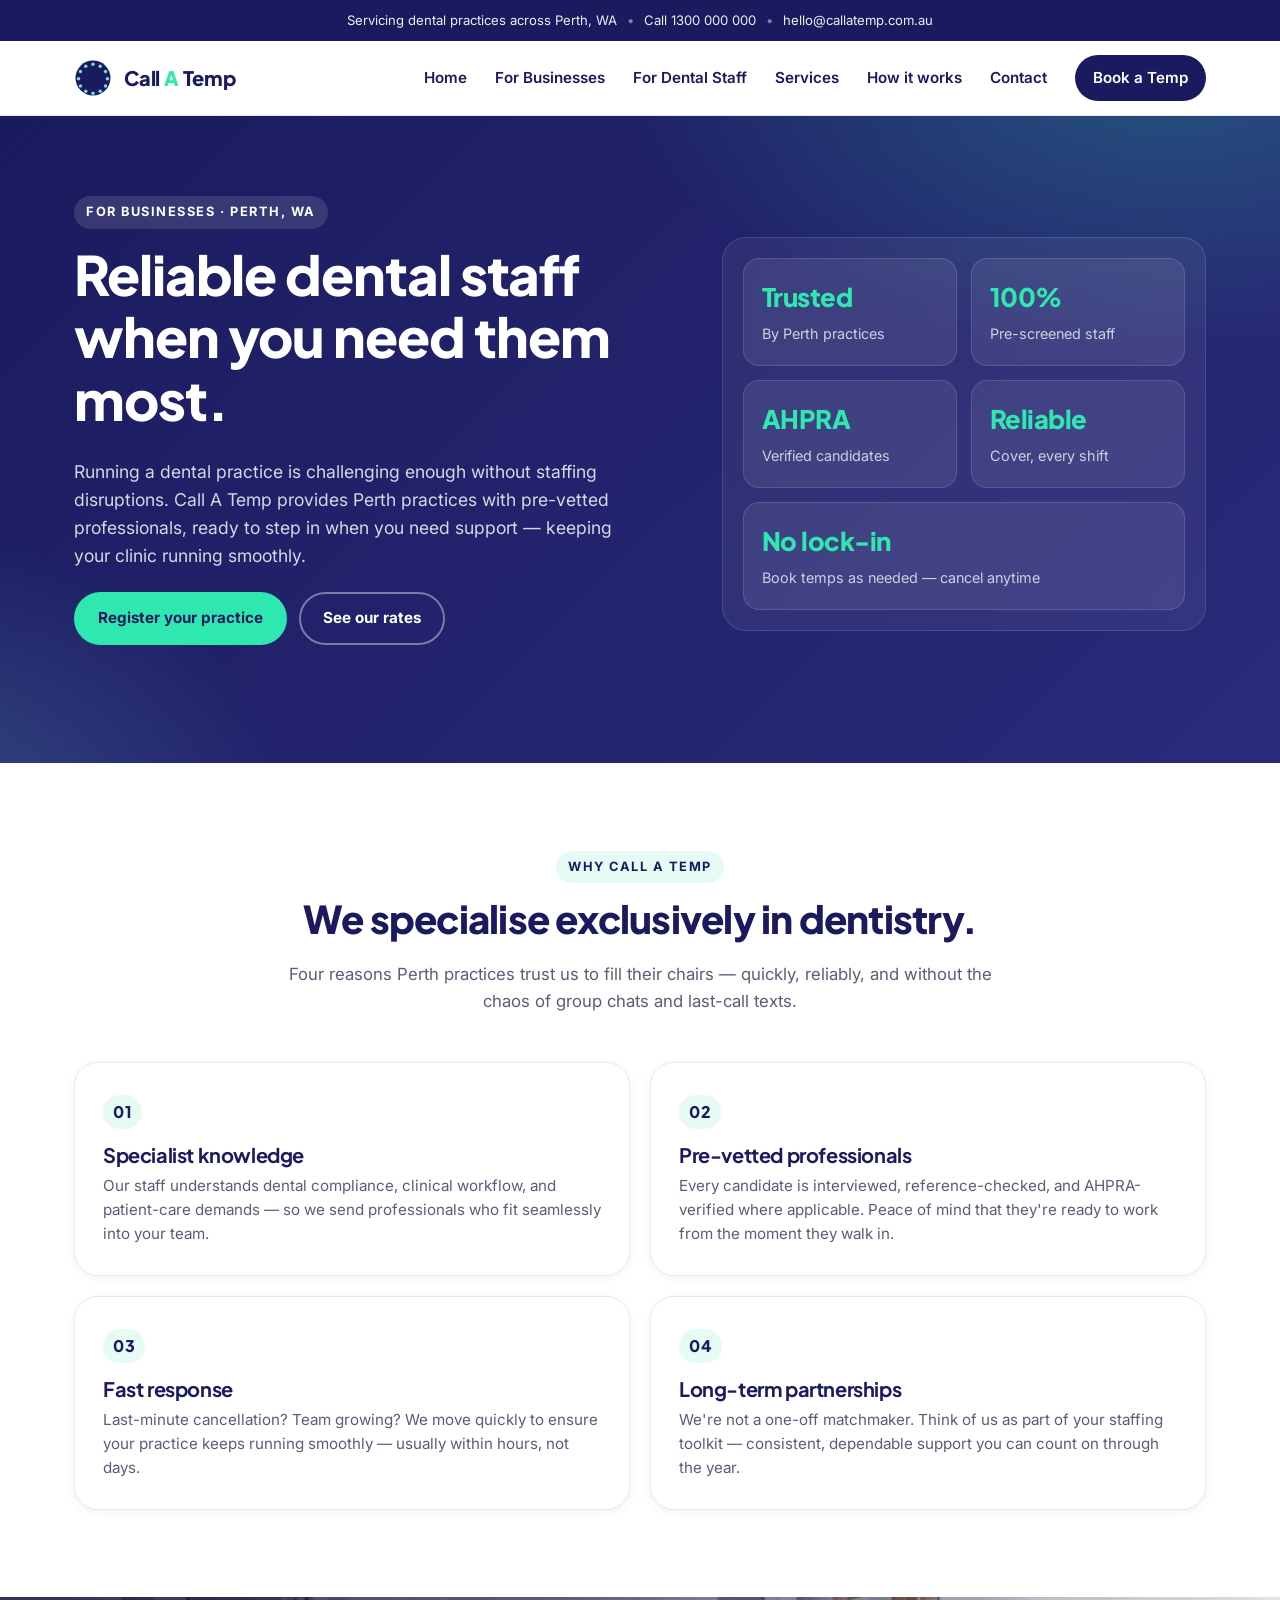
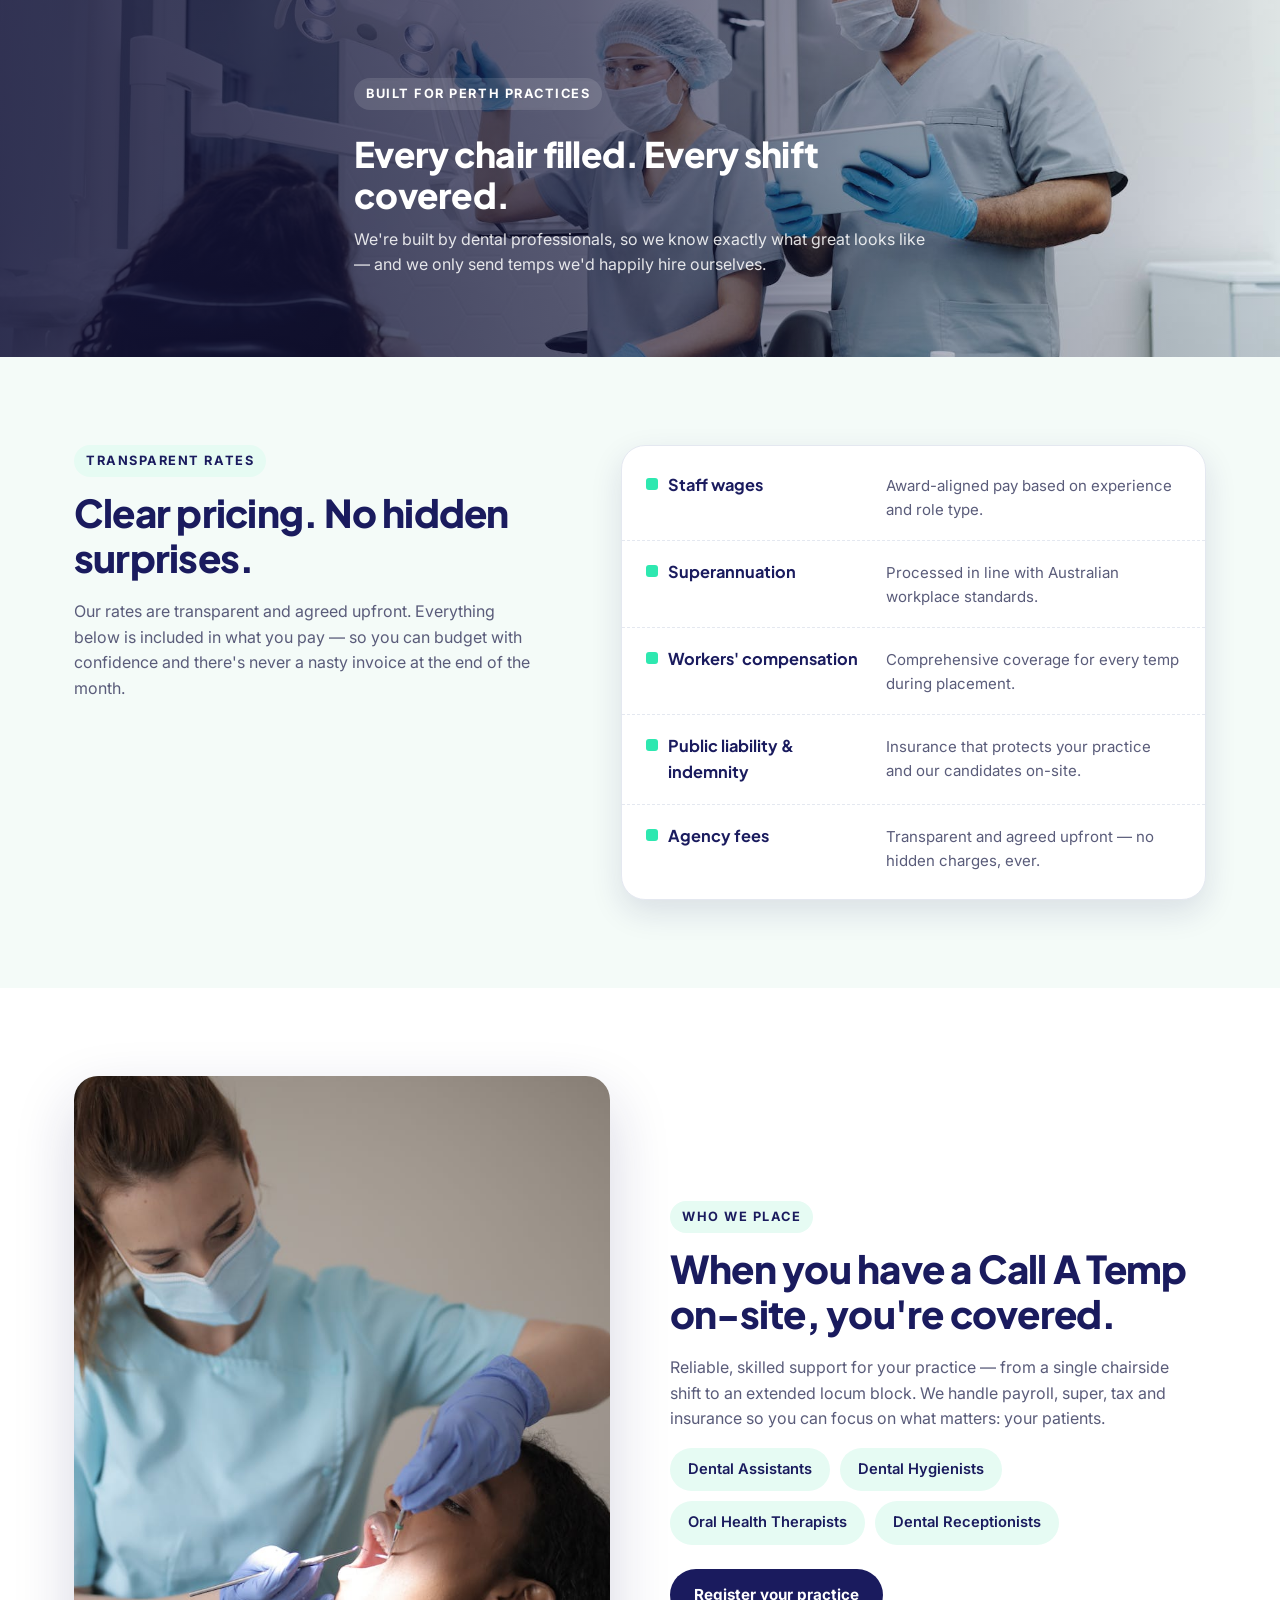
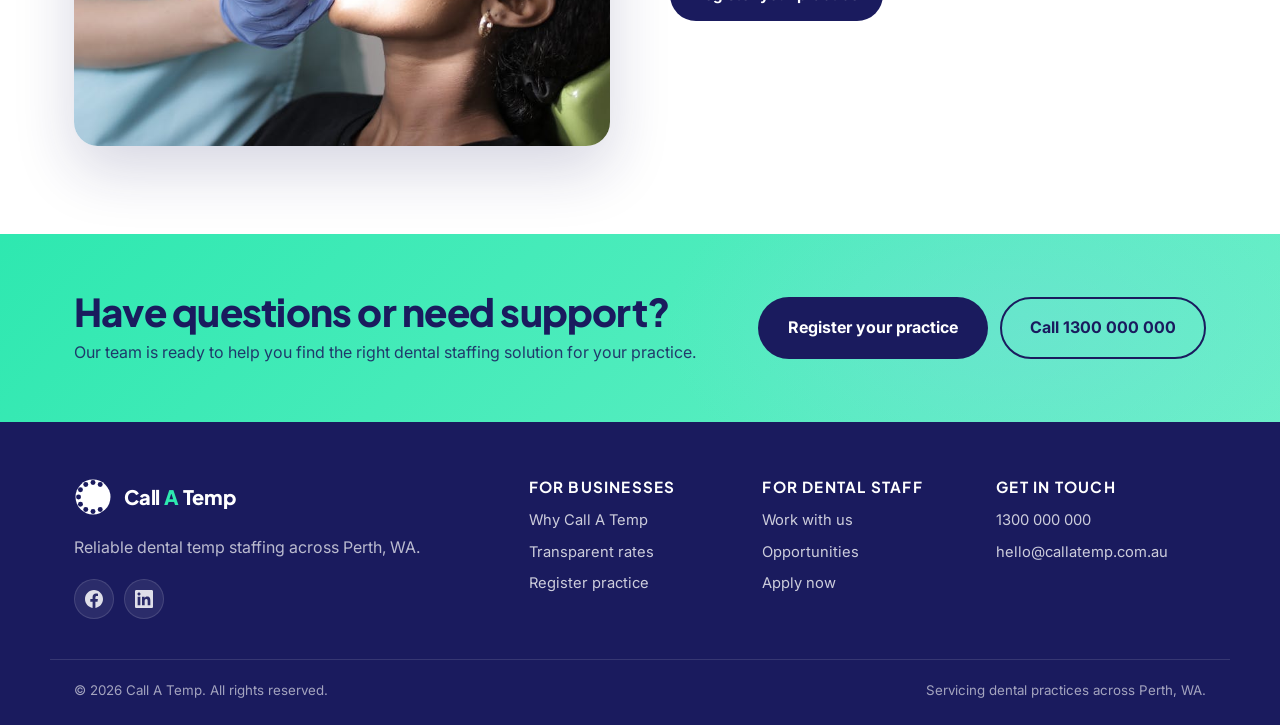
==== commit a042572a: "Refresh About layout, copy tweaks, and staff testimonial photo - Redesign #about section so the phot" ====
--- a/businesses.html
+++ b/businesses.html
@@ -139,7 +139,7 @@
       <div class="container biz-banner__content">
         <span class="eyebrow eyebrow--on-dark">Built for Perth practices</span>
         <h2>Every chair filled. Every shift covered.</h2>
-        <p>18+ years in dentistry means we know what a great temp looks like — and we only send people we'd be happy to have working in our own practice.</p>
+        <p>We're built by dental professionals, so we know exactly what great looks like — and we only send temps we'd happily hire ourselves.</p>
       </div>
     </section>
 
--- a/styles.css
+++ b/styles.css
@@ -617,9 +617,11 @@
 /* About */
 .about {
   display: grid;
-  grid-template-columns: 1.2fr .8fr;
-  gap: 48px;
-  align-items: center;
+  grid-template-columns: 1.1fr .9fr;
+  grid-template-rows: auto 1fr;
+  column-gap: 48px;
+  row-gap: 28px;
+  align-items: start;
 }
 .checklist {
   list-style: none;
@@ -651,16 +653,28 @@
   border-bottom: 2px solid var(--navy);
   transform: rotate(-45deg);
 }
-.about__side { display: grid; gap: 20px; }
+.about__copy {
+  grid-column: 1;
+  grid-row: 1;
+}
+.about__side { display: contents; }
 .about__photo {
+  grid-column: 2;
+  grid-row: 1 / span 2;
   width: 100%;
-  aspect-ratio: 4 / 3;
+  height: 100%;
+  min-height: 100%;
+  align-self: stretch;
   object-fit: cover;
+  object-position: center top;
   border-radius: var(--radius-lg);
   box-shadow: var(--shadow-md);
   display: block;
 }
 .about__quote {
+  grid-column: 1;
+  grid-row: 2;
+  align-self: start;
   background: var(--navy);
   color: #fff;
   padding: 32px;
@@ -1756,6 +1770,16 @@
   .site-footer__cols { grid-template-columns: repeat(3, 1fr); }
   .hero__visual { min-height: 420px; padding: 20px 10px 30px; }
   .hero__photo { margin: 0 auto; max-width: 100%; aspect-ratio: 4 / 5; }
+  .about { grid-template-rows: auto; row-gap: 24px; }
+  .about__copy,
+  .about__photo,
+  .about__quote { grid-column: 1; grid-row: auto; }
+  .about__photo {
+    height: auto;
+    min-height: 0;
+    aspect-ratio: 4 / 5;
+    align-self: auto;
+  }
   .hero__card { left: 50%; bottom: -10px; max-width: 260px; transform: translateX(-50%); }
   .hero__pill { top: 40px; left: 10px; }
   .hero__shape { right: 10px; width: 120px; height: 120px; }
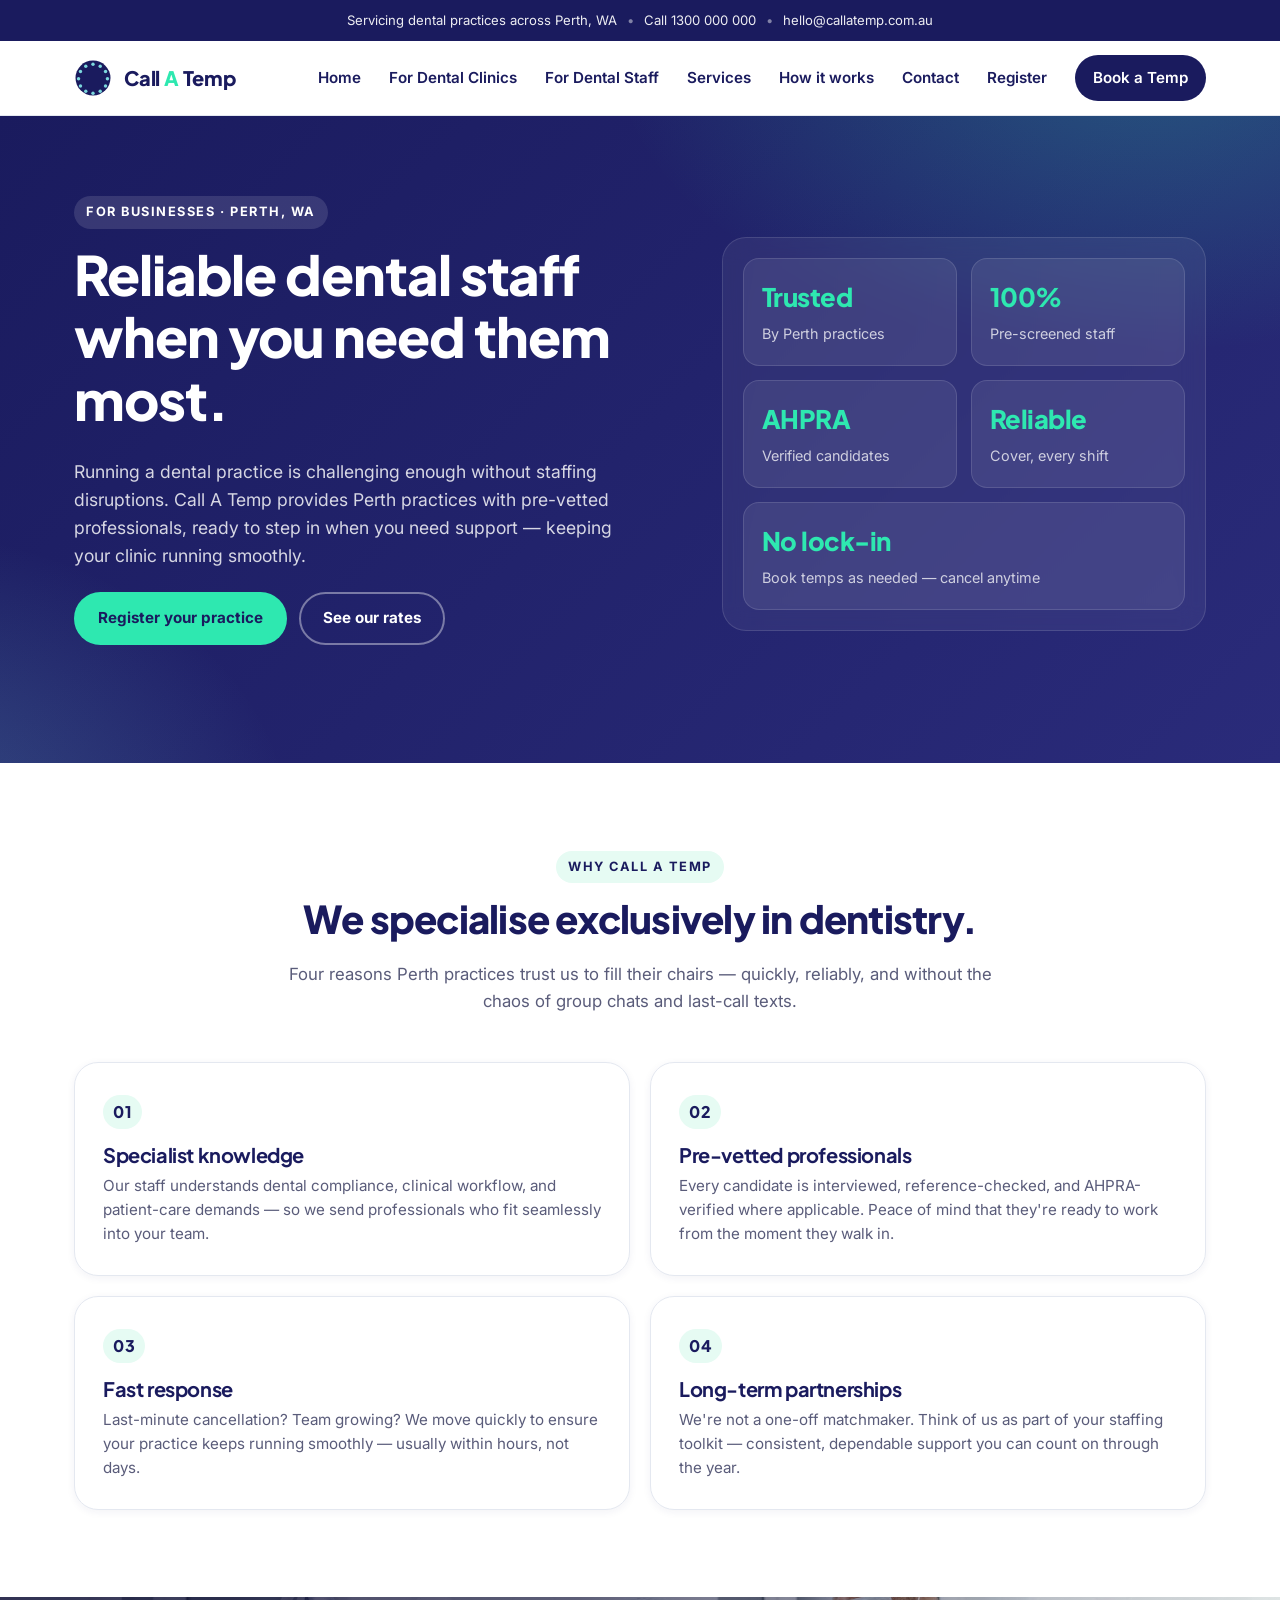
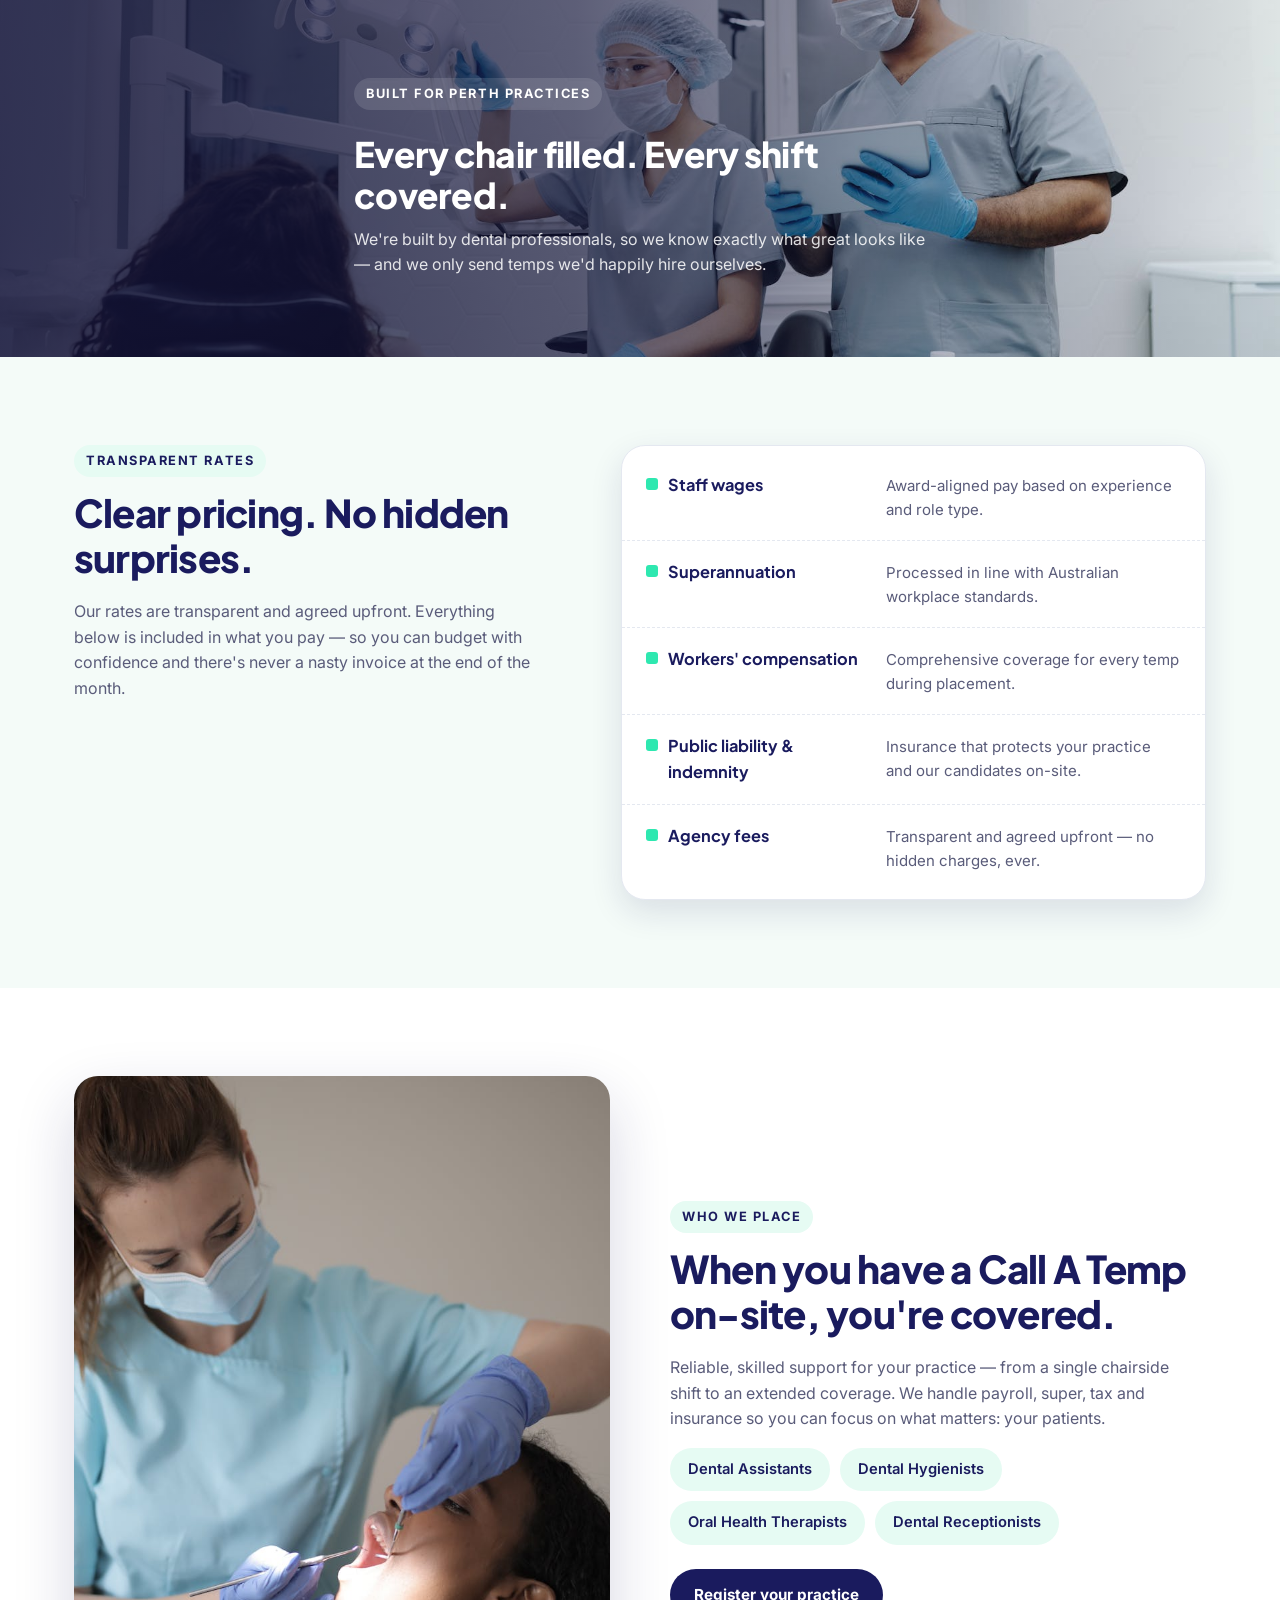
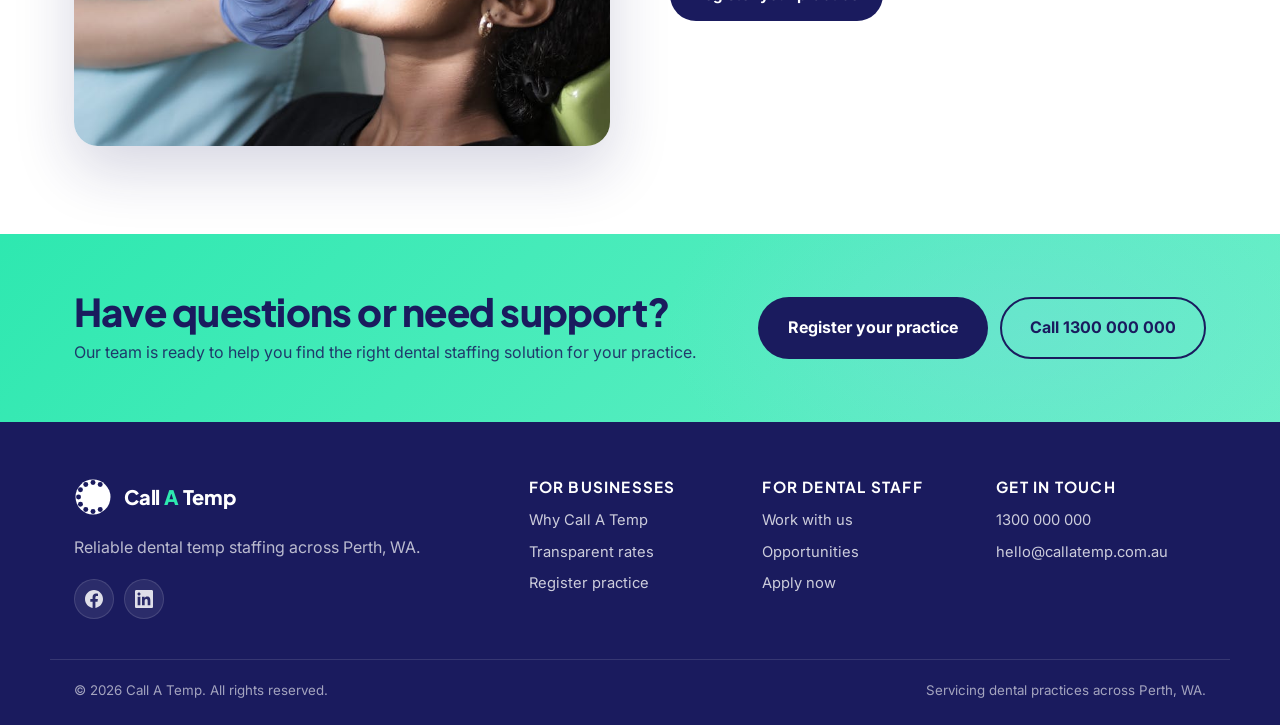
==== commit 9f2c973a: "Add Register page with Staff and Business tabbed forms Adds register.html mirroring the existing sit" ====
--- a/businesses.html
+++ b/businesses.html
@@ -4,7 +4,7 @@
   <meta charset="UTF-8" />
   <meta name="viewport" content="width=device-width, initial-scale=1.0" />
   <meta name="description" content="Call A Temp — reliable dental staff for Perth practices. Pre-vetted dental temps, transparent rates, and fast response when you need cover." />
-  <title>For Businesses — Call A Temp</title>
+  <title>For Dental Clinics — Call A Temp</title>
   <link rel="icon" type="image/svg+xml" href="assets/logo-mark.svg" />
   <link rel="preconnect" href="https://fonts.googleapis.com" />
   <link rel="preconnect" href="https://fonts.gstatic.com" crossorigin />
@@ -38,11 +38,12 @@
 
       <nav id="primary-nav" class="primary-nav">
         <a href="index.html">Home</a>
-        <a href="businesses.html" class="is-active">For Businesses</a>
+        <a href="businesses.html" class="is-active">For Dental Clinics</a>
         <a href="staff.html">For Dental Staff</a>
         <a href="index.html#services">Services</a>
         <a href="index.html#how">How it works</a>
         <a href="index.html#contact">Contact</a>
+        <a href="register.html">Register</a>
         <a href="index.html#contact" class="btn btn--primary btn--sm">Book a Temp</a>
       </nav>
     </div>
@@ -61,7 +62,7 @@
             practices with pre-vetted professionals, ready to step in when you need support — keeping your clinic running smoothly.
           </p>
           <div class="hero__cta">
-            <a href="#register" class="btn btn--mint">Register your practice</a>
+            <a href="register.html" class="btn btn--mint">Register your practice</a>
             <a href="#rates" class="btn btn--ghost-on-dark">See our rates</a>
           </div>
         </div>
@@ -150,7 +151,7 @@
           <span class="eyebrow">Transparent rates</span>
           <h2>Clear pricing. No hidden surprises.</h2>
           <p>Our rates are transparent and agreed upfront. Everything below is included in what you pay — so you can budget with confidence and there's never a nasty invoice at the end of the month.</p>
-          <!-- <a href="#register" class="btn btn--primary">Request a rate card</a> -->
+          <!-- <a href="register.html" class="btn btn--primary">Request a rate card</a> -->
         </div>
 
         <ul class="biz-rates__list reveal reveal--right">
@@ -192,14 +193,14 @@
         <div class="biz-coverage__copy reveal reveal--right">
           <span class="eyebrow">Who we place</span>
           <h2>When you have a Call A Temp on-site, you're covered.</h2>
-          <p>Reliable, skilled support for your practice — from a single chairside shift to an extended locum block. We handle payroll, super, tax and insurance so you can focus on what matters: your patients.</p>
+          <p>Reliable, skilled support for your practice — from a single chairside shift to an extended coverage. We handle payroll, super, tax and insurance so you can focus on what matters: your patients.</p>
           <div class="biz-coverage__roles">
             <span>Dental Assistants</span>
             <span>Dental Hygienists</span>
             <span>Oral Health Therapists</span>
             <span>Dental Receptionists</span>
           </div>
-          <a href="#register" class="btn btn--primary">Register your practice</a>
+          <a href="register.html" class="btn btn--primary">Register your practice</a>
         </div>
       </div>
     </section>
@@ -212,7 +213,7 @@
           <p>Our team is ready to help you find the right dental staffing solution for your practice.</p>
         </div>
         <div class="cta__buttons">
-          <a href="index.html#contact" class="btn btn--primary btn--lg">Register your practice</a>
+          <a href="register.html" class="btn btn--primary btn--lg">Register your practice</a>
           <a href="tel:+61000000000" class="btn btn--outline btn--lg">Call 1300 000 000</a>
         </div>
       </div>
@@ -247,13 +248,13 @@
           <h4>For Businesses</h4>
           <a href="businesses.html">Why Call A Temp</a>
           <a href="#rates">Transparent rates</a>
-          <a href="index.html#contact">Register practice</a>
+          <a href="register.html">Register practice</a>
         </div>
         <div>
           <h4>For Dental Staff</h4>
           <a href="staff.html">Work with us</a>
           <a href="staff.html#opportunities">Opportunities</a>
-          <a href="index.html#contact">Apply now</a>
+          <a href="register.html">Apply now</a>
         </div>
         <div>
           <h4>Get in touch</h4>
--- a/styles.css
+++ b/styles.css
@@ -1963,3 +1963,124 @@
     margin: 0;
   }
 }
+
+/* ============================================================
+   Register page
+   ============================================================ */
+.register-hero {
+  background: linear-gradient(135deg, var(--navy) 0%, var(--navy-700) 100%);
+  color: #fff;
+  padding: 72px 0 96px;
+  position: relative;
+  overflow: hidden;
+}
+.register-hero::before {
+  content: "";
+  position: absolute;
+  inset: -40% -10% auto auto;
+  width: 520px;
+  height: 520px;
+  background: radial-gradient(circle, rgba(46,232,176,.18) 0%, rgba(46,232,176,0) 60%);
+  pointer-events: none;
+}
+.register-hero__inner {
+  position: relative;
+  max-width: 760px;
+}
+.register-hero h1 {
+  color: #fff;
+  font-size: clamp(2rem, 4.4vw, 3rem);
+  margin: 14px 0 16px;
+  line-height: 1.1;
+}
+.register-hero .lead { margin: 0; }
+
+.register-section {
+  margin-top: -56px;
+  position: relative;
+  z-index: 2;
+}
+
+.register-tabs {
+  display: flex;
+  flex-wrap: wrap;
+  gap: 12px;
+  padding-bottom: 20px;
+  border-bottom: 1px solid var(--line);
+  margin-bottom: 32px;
+}
+.register-tab {
+  font: inherit;
+  font-weight: 700;
+  cursor: pointer;
+  padding: 14px 26px;
+  border: 1px solid var(--navy);
+  border-radius: 12px;
+  background: var(--navy);
+  color: #fff;
+  transition: background .15s ease, color .15s ease, transform .15s ease, box-shadow .15s ease;
+}
+.register-tab:hover { transform: translateY(-1px); box-shadow: var(--shadow-sm); }
+.register-tab.is-active {
+  background: var(--teal);
+  border-color: var(--teal);
+  color: var(--navy);
+  box-shadow: var(--shadow-md);
+}
+.register-tab:focus-visible {
+  outline: 3px solid var(--mint);
+  outline-offset: 2px;
+}
+
+.register-panels { position: relative; }
+.register-panel { display: none; }
+.register-panel.is-active { display: block; }
+
+.register-form {
+  max-width: 760px;
+  margin: 0 auto;
+}
+.register-form .register-submit {
+  grid-column: 1 / -1;
+  justify-self: end;
+}
+
+.register-captcha { margin-top: 4px; }
+.captcha-placeholder {
+  display: inline-flex;
+  align-items: center;
+  gap: 12px;
+  padding: 14px 18px;
+  background: #f9f9f9;
+  border: 1px solid var(--line);
+  border-radius: 6px;
+  width: fit-content;
+  font-size: .9rem;
+  color: #555;
+}
+.captcha-checkbox {
+  display: inline-block;
+  width: 22px;
+  height: 22px;
+  border: 2px solid #c1c1c1;
+  border-radius: 3px;
+  background: #fff;
+}
+.captcha-label { font-weight: 500; }
+.captcha-brand {
+  margin-left: 14px;
+  padding-left: 14px;
+  border-left: 1px solid #d8d8d8;
+  font-size: .75rem;
+  color: #888;
+  letter-spacing: .04em;
+}
+
+@media (max-width: 720px) {
+  .register-hero { padding: 56px 0 80px; }
+  .register-section { margin-top: -40px; }
+  .register-form { grid-template-columns: 1fr; }
+  .register-form .register-submit { justify-self: stretch; }
+  .register-tab { flex: 1 1 auto; padding: 12px 16px; font-size: .92rem; }
+}
+
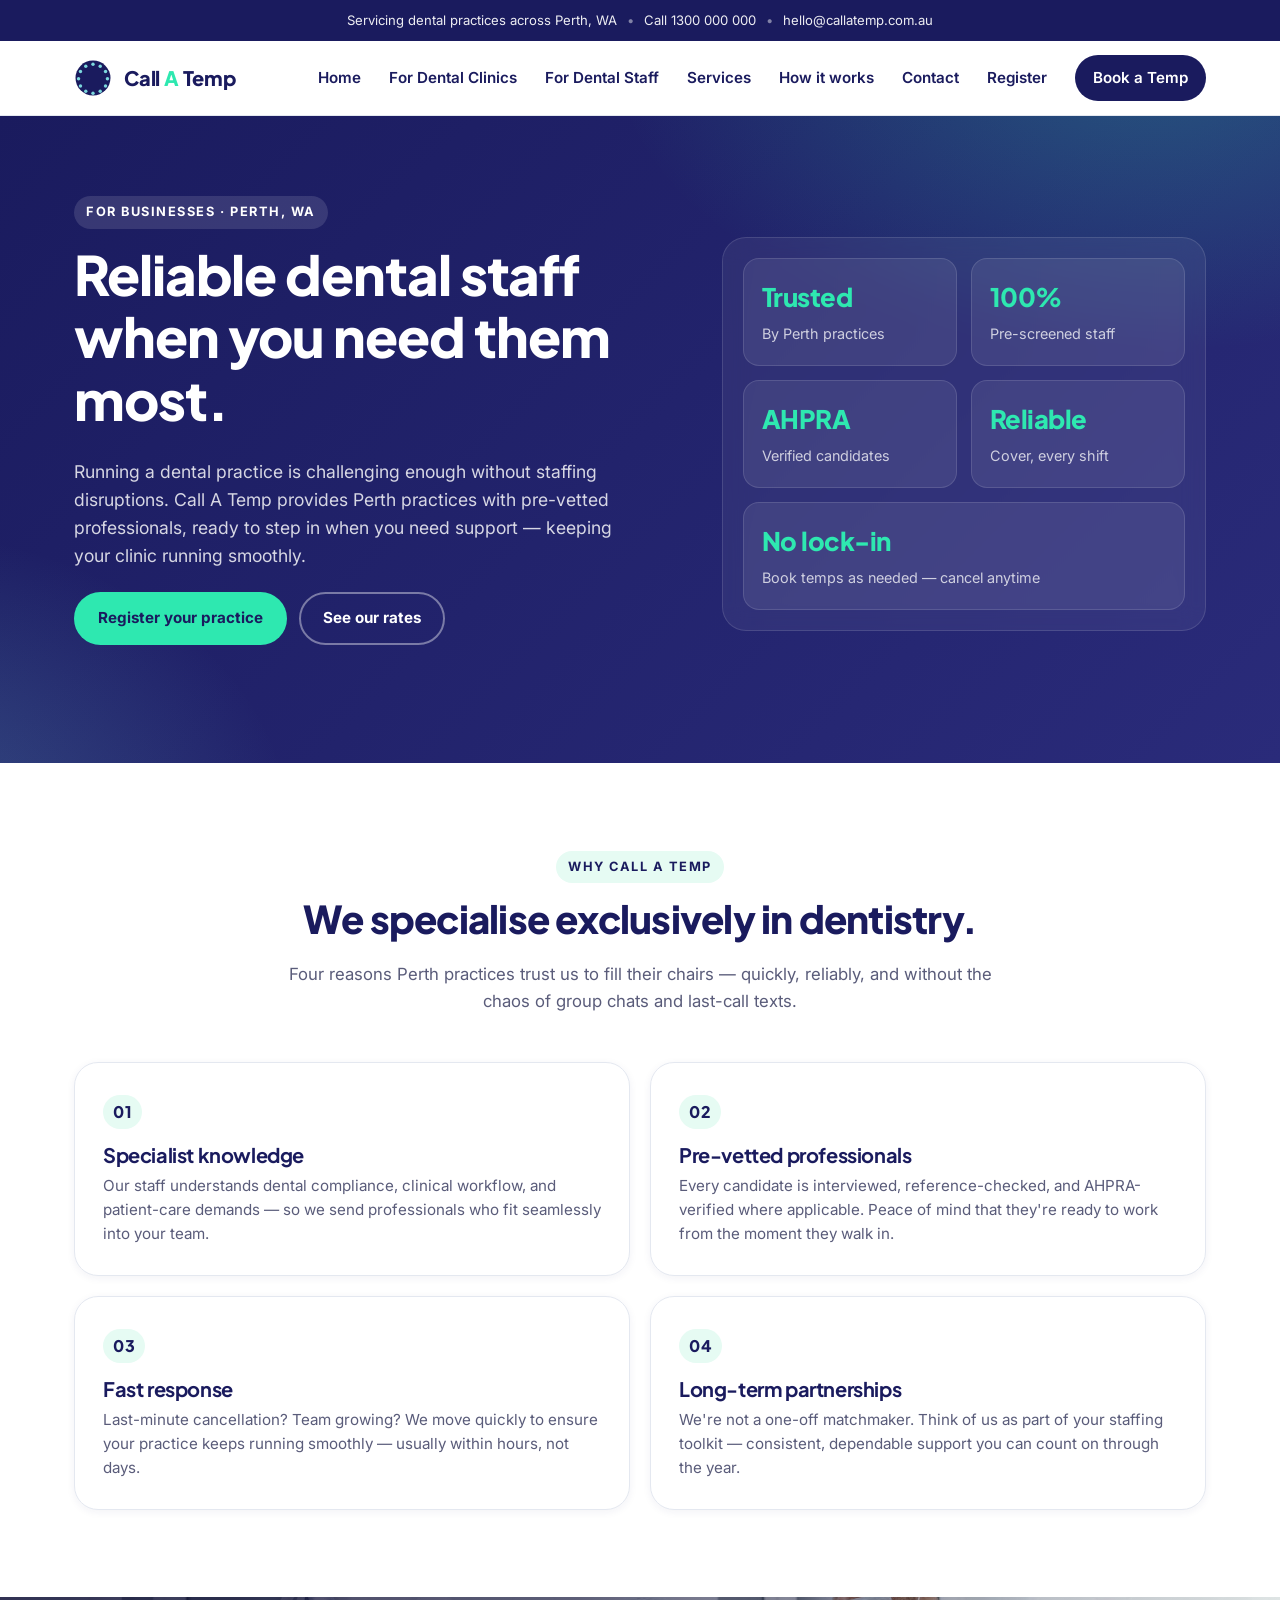
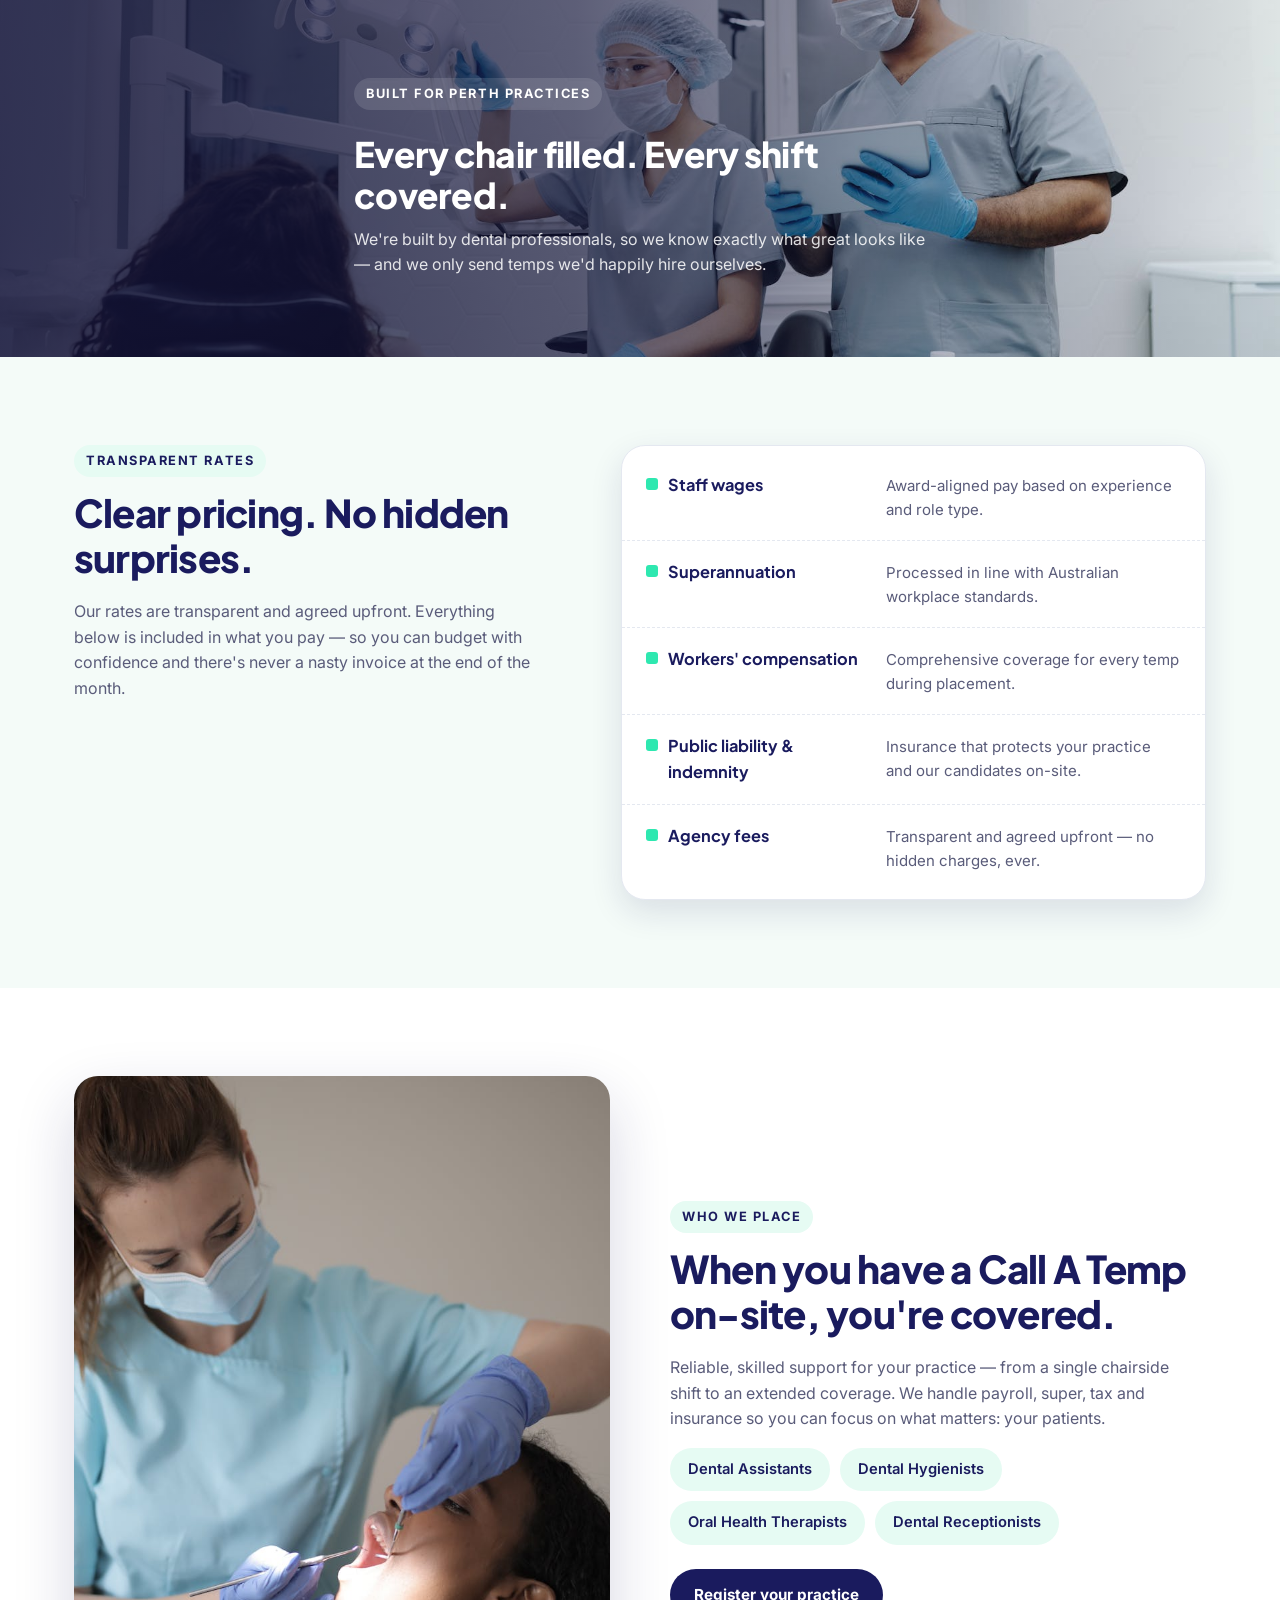
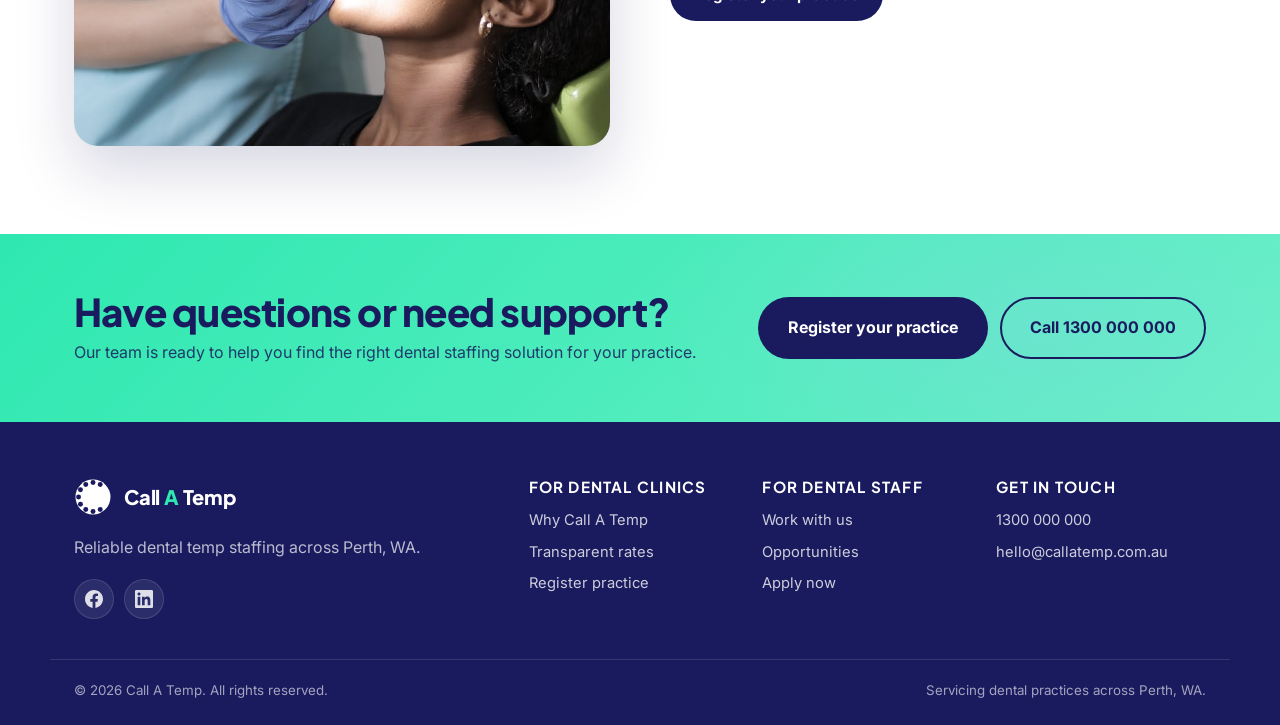
==== commit a25fa7e6: "Swap testimonial photo to WebP and rename audience to Dental Clinics Replaces the staff testimonial " ====
--- a/businesses.html
+++ b/businesses.html
@@ -245,7 +245,7 @@
       </div>
       <div class="site-footer__cols">
         <div>
-          <h4>For Businesses</h4>
+          <h4>For Dental Clinics</h4>
           <a href="businesses.html">Why Call A Temp</a>
           <a href="#rates">Transparent rates</a>
           <a href="register.html">Register practice</a>
--- a/styles.css
+++ b/styles.css
@@ -2022,8 +2022,8 @@
 }
 .register-tab:hover { transform: translateY(-1px); box-shadow: var(--shadow-sm); }
 .register-tab.is-active {
-  background: var(--teal);
-  border-color: var(--teal);
+  background: var(--mint);
+  border-color: var(--mint);
   color: var(--navy);
   box-shadow: var(--shadow-md);
 }
@@ -2045,35 +2045,25 @@
   justify-self: end;
 }
 
-.register-captcha { margin-top: 4px; }
-.captcha-placeholder {
-  display: inline-flex;
-  align-items: center;
-  gap: 12px;
-  padding: 14px 18px;
-  background: #f9f9f9;
-  border: 1px solid var(--line);
-  border-radius: 6px;
-  width: fit-content;
+.form-status {
+  grid-column: 1 / -1;
+  margin: 4px 0 0;
+  padding: 12px 16px;
+  border-radius: 10px;
+  background: var(--mint-50);
+  color: var(--navy);
   font-size: .9rem;
-  color: #555;
-}
-.captcha-checkbox {
-  display: inline-block;
-  width: 22px;
-  height: 22px;
-  border: 2px solid #c1c1c1;
-  border-radius: 3px;
-  background: #fff;
-}
-.captcha-label { font-weight: 500; }
-.captcha-brand {
-  margin-left: 14px;
-  padding-left: 14px;
-  border-left: 1px solid #d8d8d8;
-  font-size: .75rem;
-  color: #888;
-  letter-spacing: .04em;
+  font-weight: 500;
+}
+.form-status.is-error {
+  background: #fdecec;
+  color: #8a1f1f;
+}
+
+.register-form button[type="submit"]:disabled {
+  opacity: .65;
+  cursor: not-allowed;
+  transform: none;
 }
 
 @media (max-width: 720px) {
@@ -2084,3 +2074,74 @@
   .register-tab { flex: 1 1 auto; padding: 12px 16px; font-size: .92rem; }
 }
 
+/* ============================================================
+   Thanks page
+   ============================================================ */
+.thanks {
+  padding: 80px 0 120px;
+  background:
+    radial-gradient(700px 400px at 90% -10%, rgba(46,232,176,.18), transparent 60%),
+    radial-gradient(600px 400px at -10% 110%, rgba(124,216,221,.18), transparent 60%),
+    var(--bg);
+}
+.thanks__inner {
+  display: flex;
+  justify-content: center;
+}
+.thanks__card {
+  max-width: 640px;
+  width: 100%;
+  text-align: center;
+  background: #fff;
+  border: 1px solid var(--line);
+  border-radius: var(--radius-lg);
+  box-shadow: var(--shadow-md);
+  padding: 56px 40px;
+}
+.thanks__check {
+  width: 72px;
+  height: 72px;
+  margin: 0 auto 20px;
+  color: var(--mint);
+  display: flex;
+  align-items: center;
+  justify-content: center;
+}
+.thanks__check svg { width: 100%; height: 100%; }
+.thanks__card h1 {
+  font-size: clamp(1.8rem, 3.4vw, 2.4rem);
+  margin: 6px 0 14px;
+}
+.thanks__card .lead { margin: 0 auto 28px; }
+.thanks__actions {
+  display: flex;
+  gap: 12px;
+  justify-content: center;
+  flex-wrap: wrap;
+  margin-bottom: 36px;
+}
+.thanks__contact {
+  padding-top: 28px;
+  border-top: 1px solid var(--line);
+}
+.thanks__contact p {
+  margin: 0 0 10px;
+  font-size: .9rem;
+  color: var(--muted);
+}
+.thanks__contact-links {
+  display: flex;
+  gap: 24px;
+  justify-content: center;
+  flex-wrap: wrap;
+  font-weight: 600;
+}
+.thanks__contact-links a { color: var(--navy); }
+.thanks__contact-links a:hover { color: var(--mint); }
+
+@media (max-width: 720px) {
+  .thanks { padding: 56px 0 80px; }
+  .thanks__card { padding: 40px 24px; }
+  .thanks__actions .btn { flex: 1 1 100%; }
+}
+
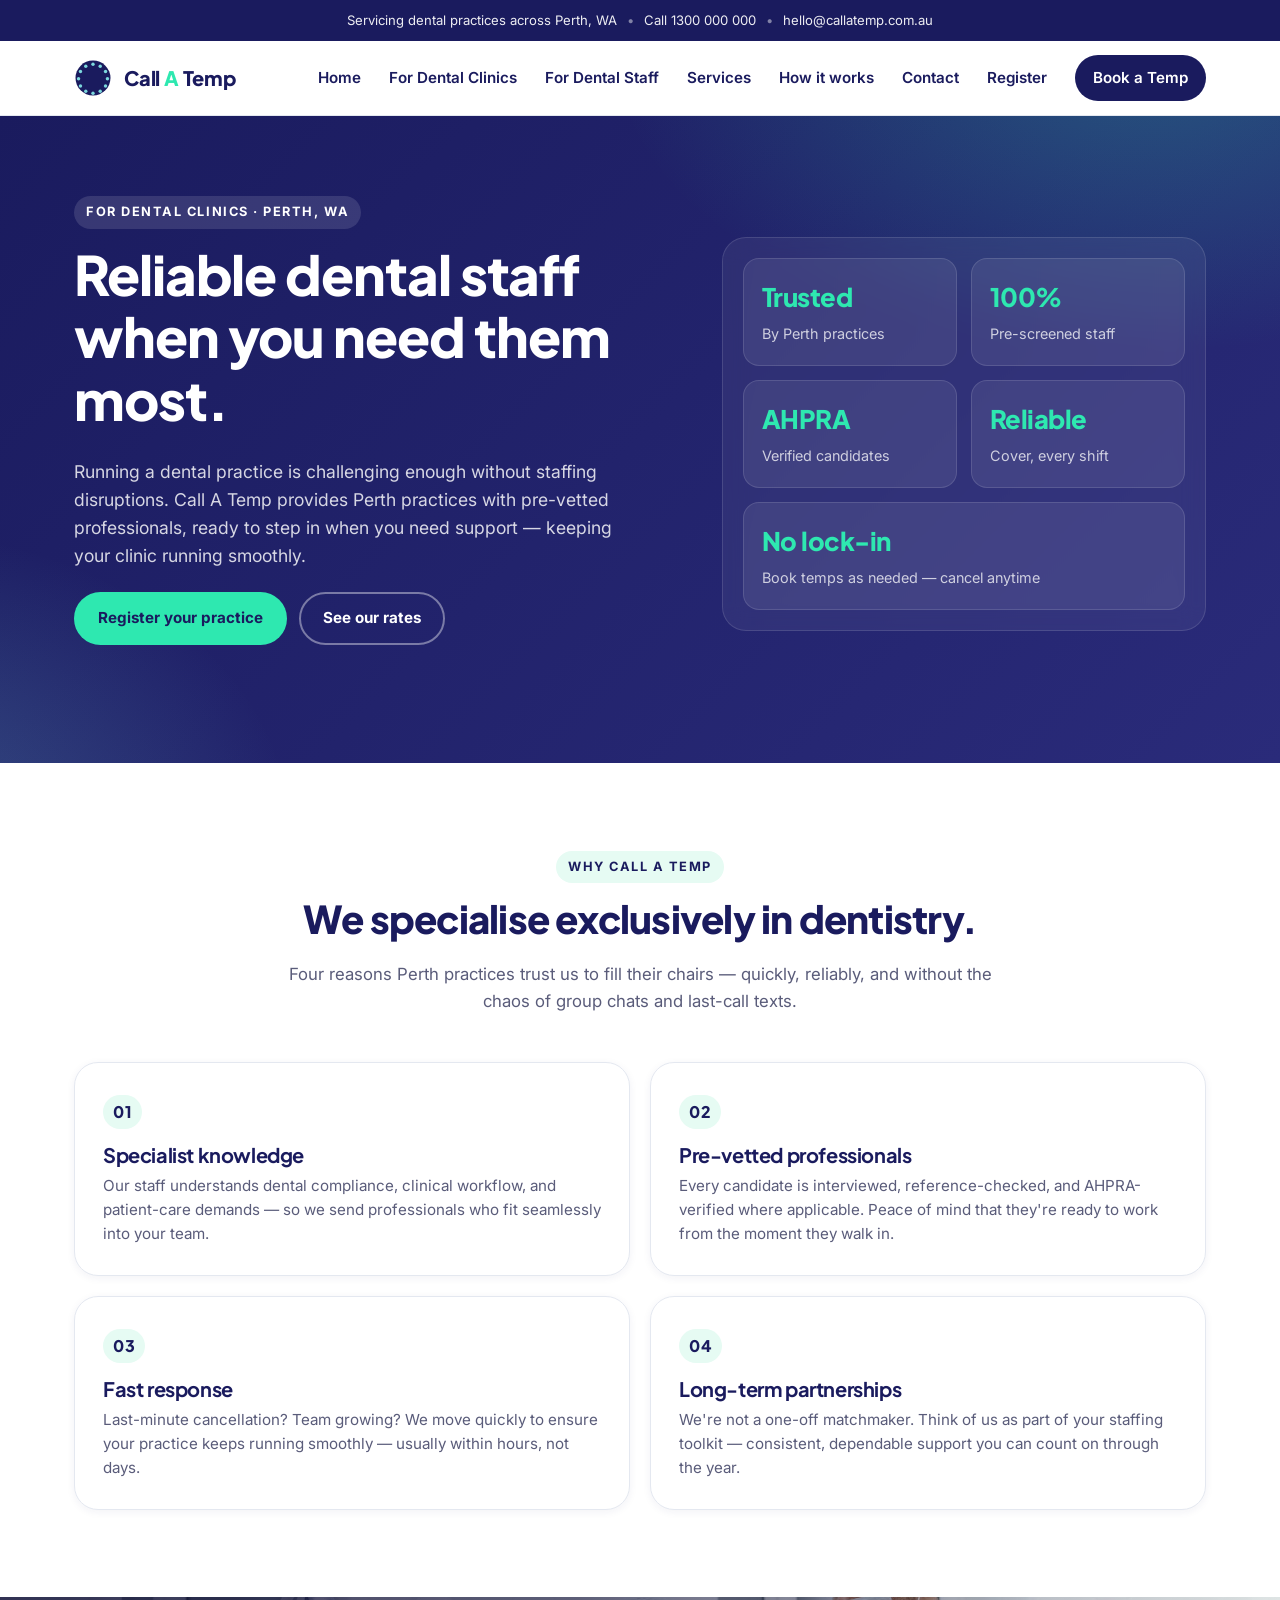
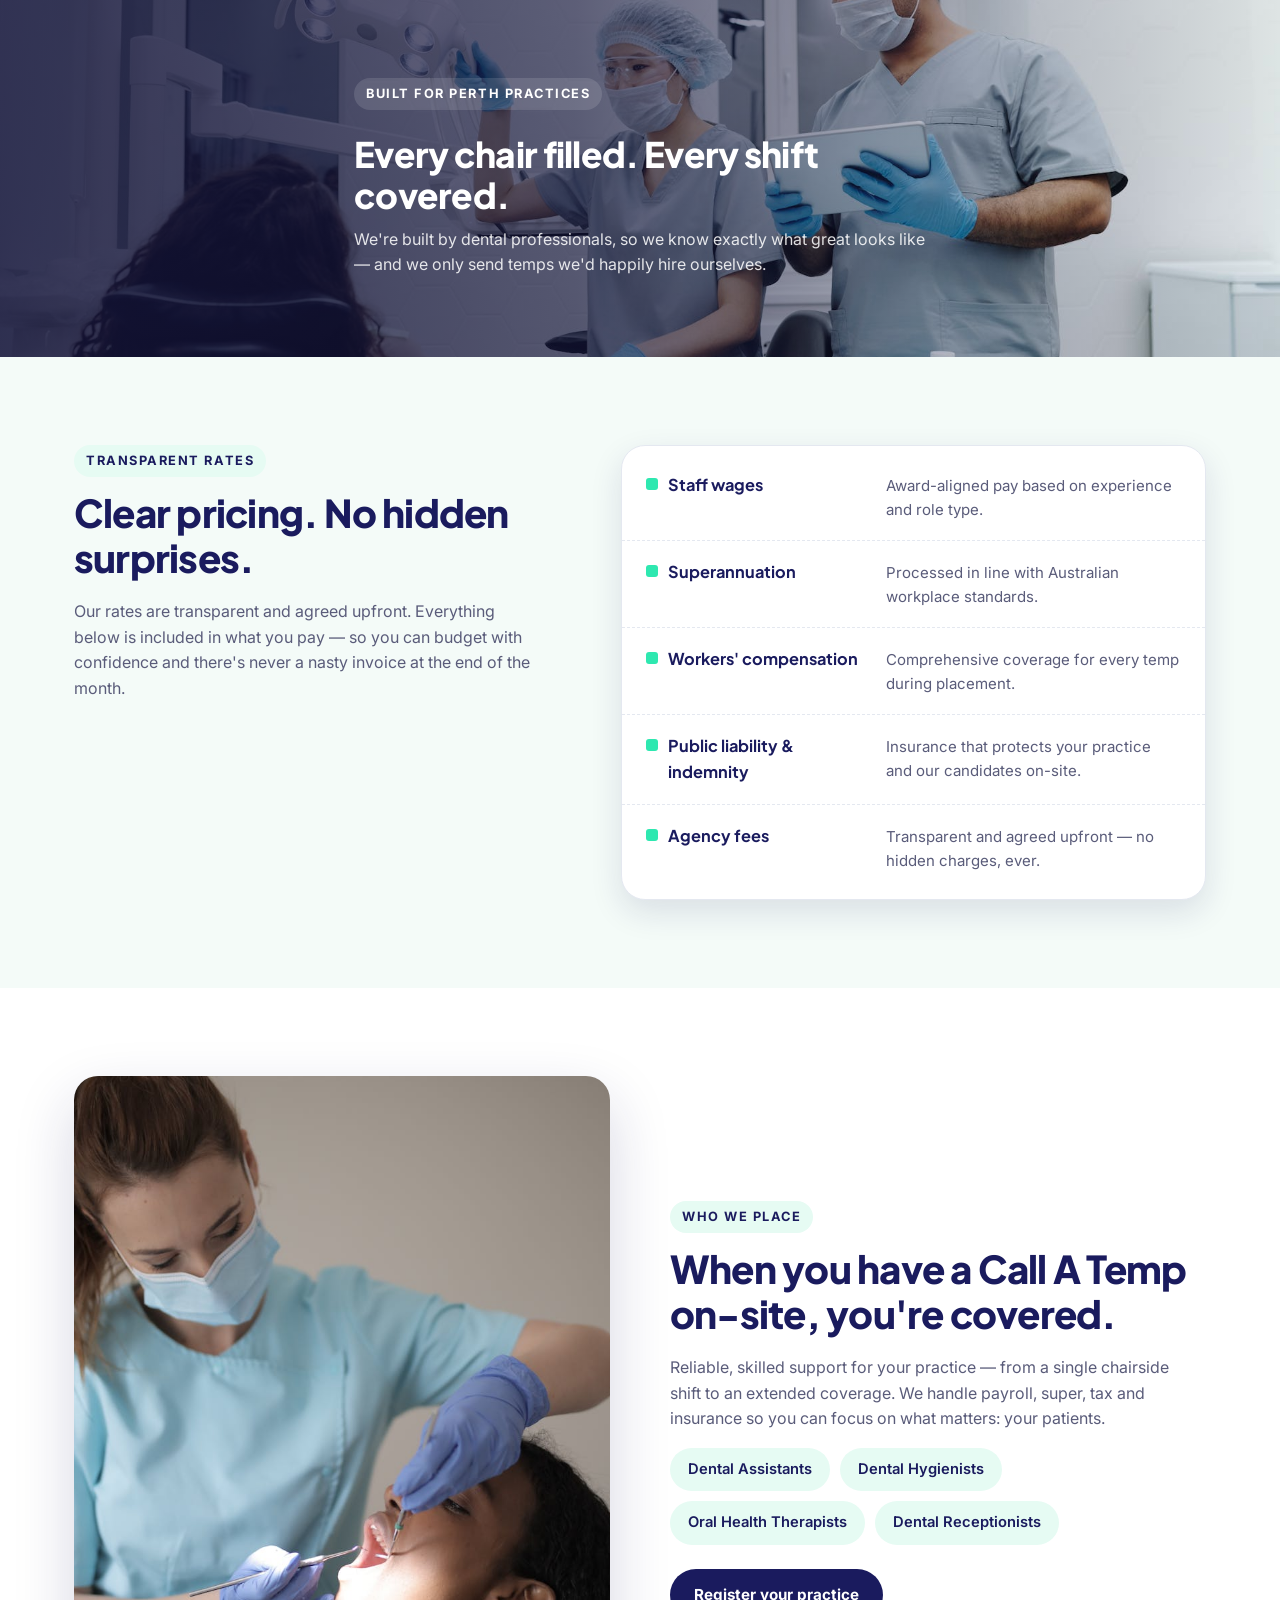
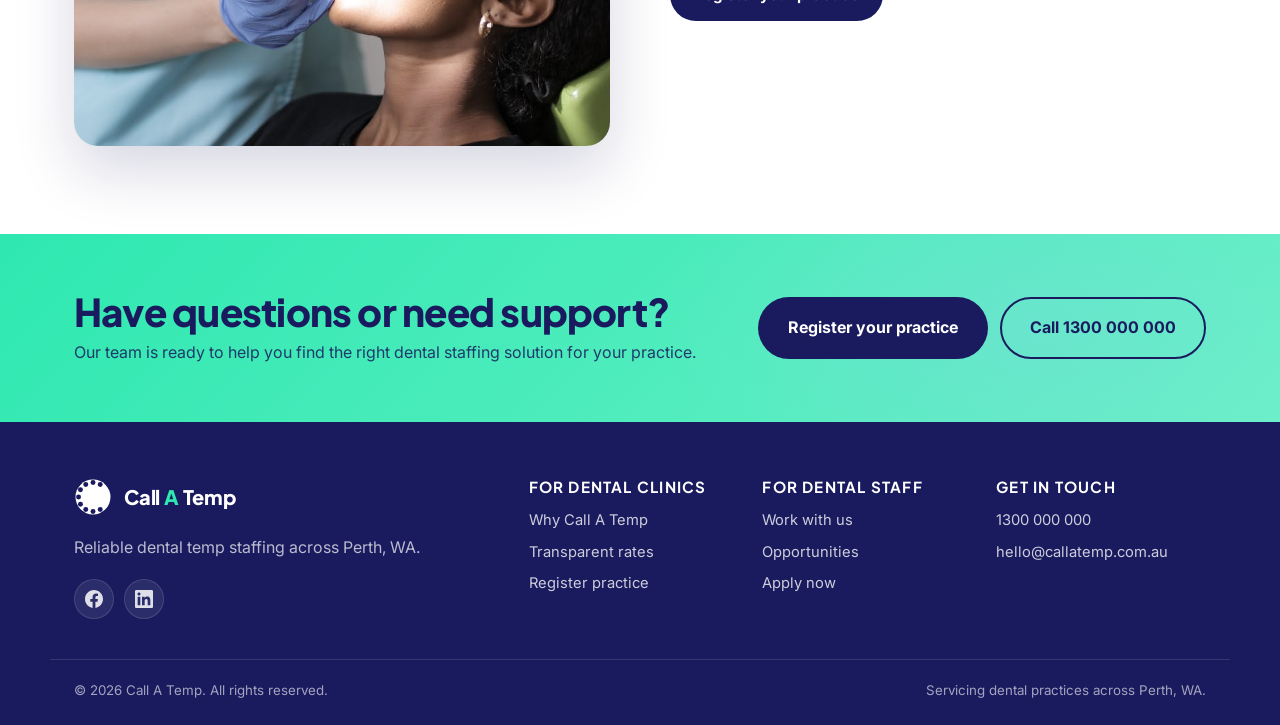
==== commit 4d7358ee: "Finish renaming "For Businesses" to "For Dental Clinics" Updates the businesses.html hero eyebrow an" ====
--- a/businesses.html
+++ b/businesses.html
@@ -55,7 +55,7 @@
     <section class="biz-hero">
       <div class="container biz-hero__inner">
         <div class="biz-hero__copy">
-          <span class="eyebrow eyebrow--on-dark">For Businesses · Perth, WA</span>
+          <span class="eyebrow eyebrow--on-dark">For Dental Clinics · Perth, WA</span>
           <h1>Reliable dental staff when you need them most.</h1>
           <p class="lead lead--on-dark">
             Running a dental practice is challenging enough without staffing disruptions. Call A Temp provides Perth
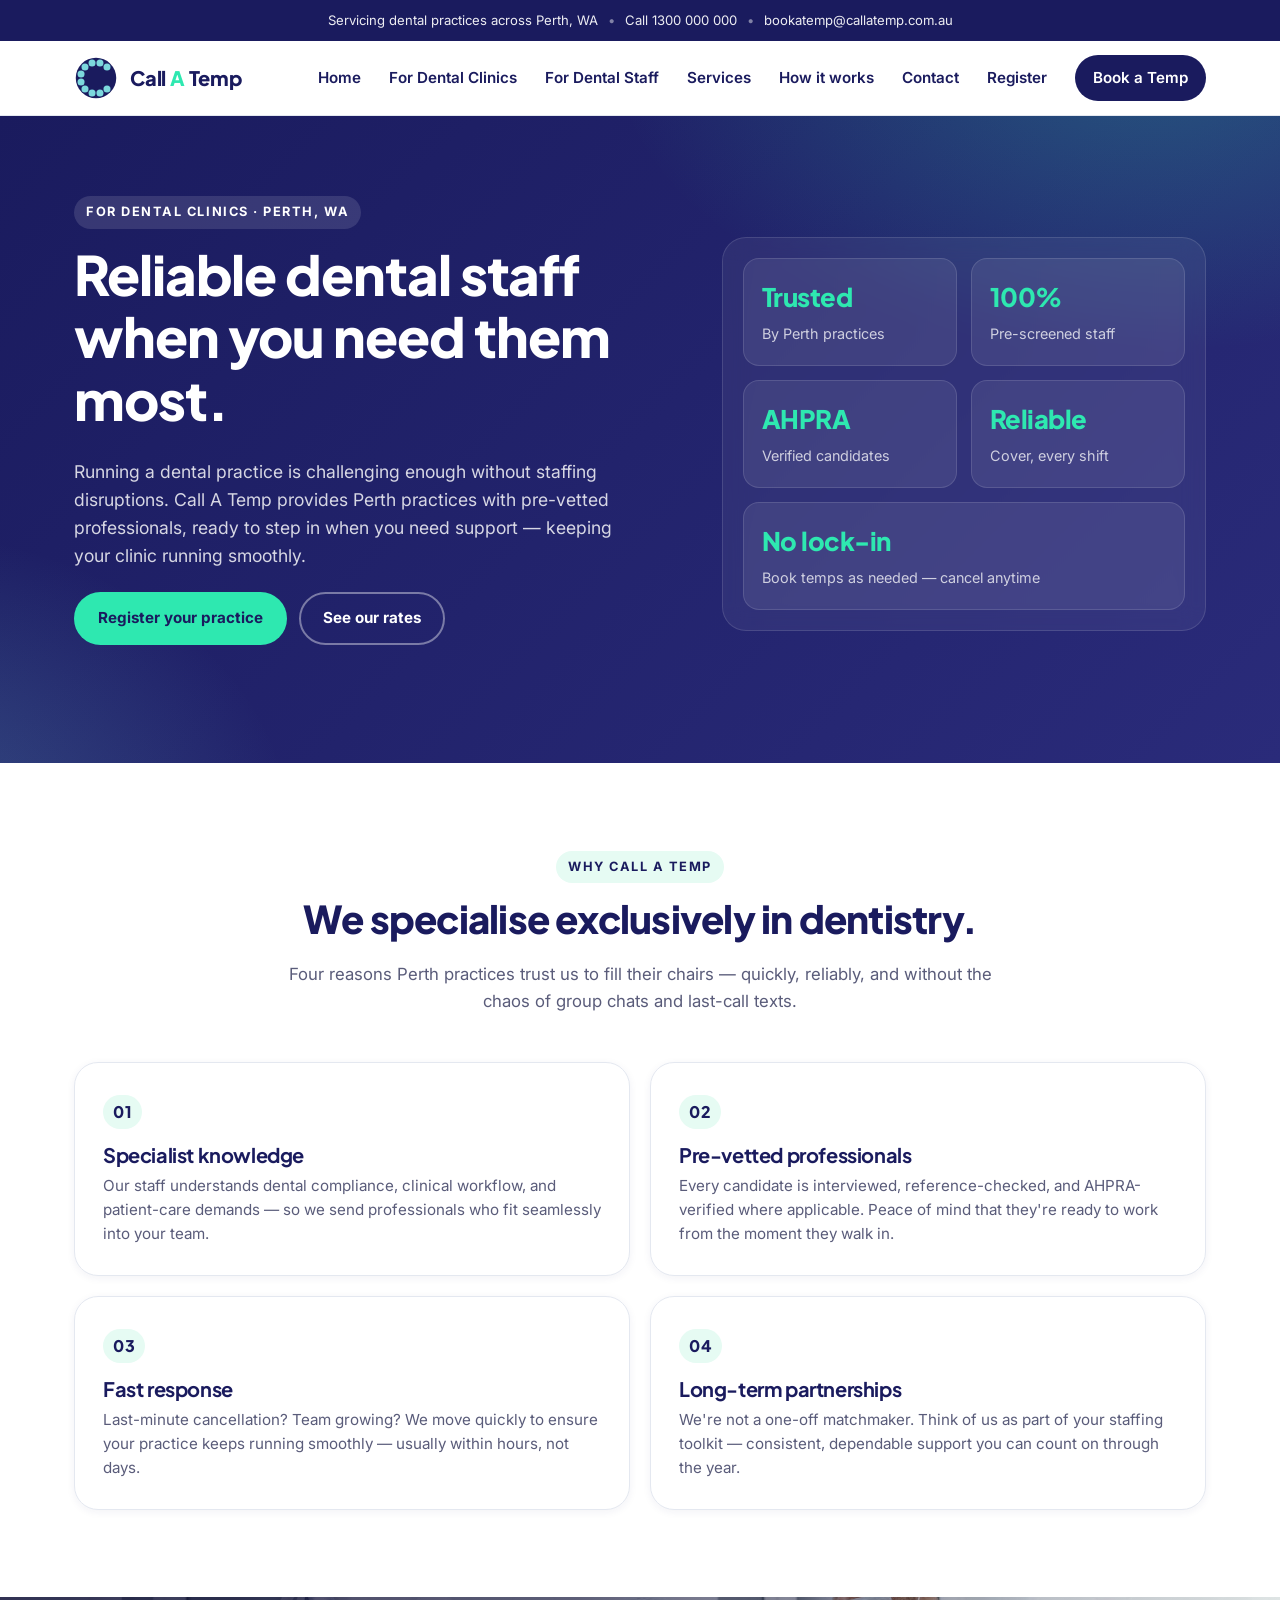
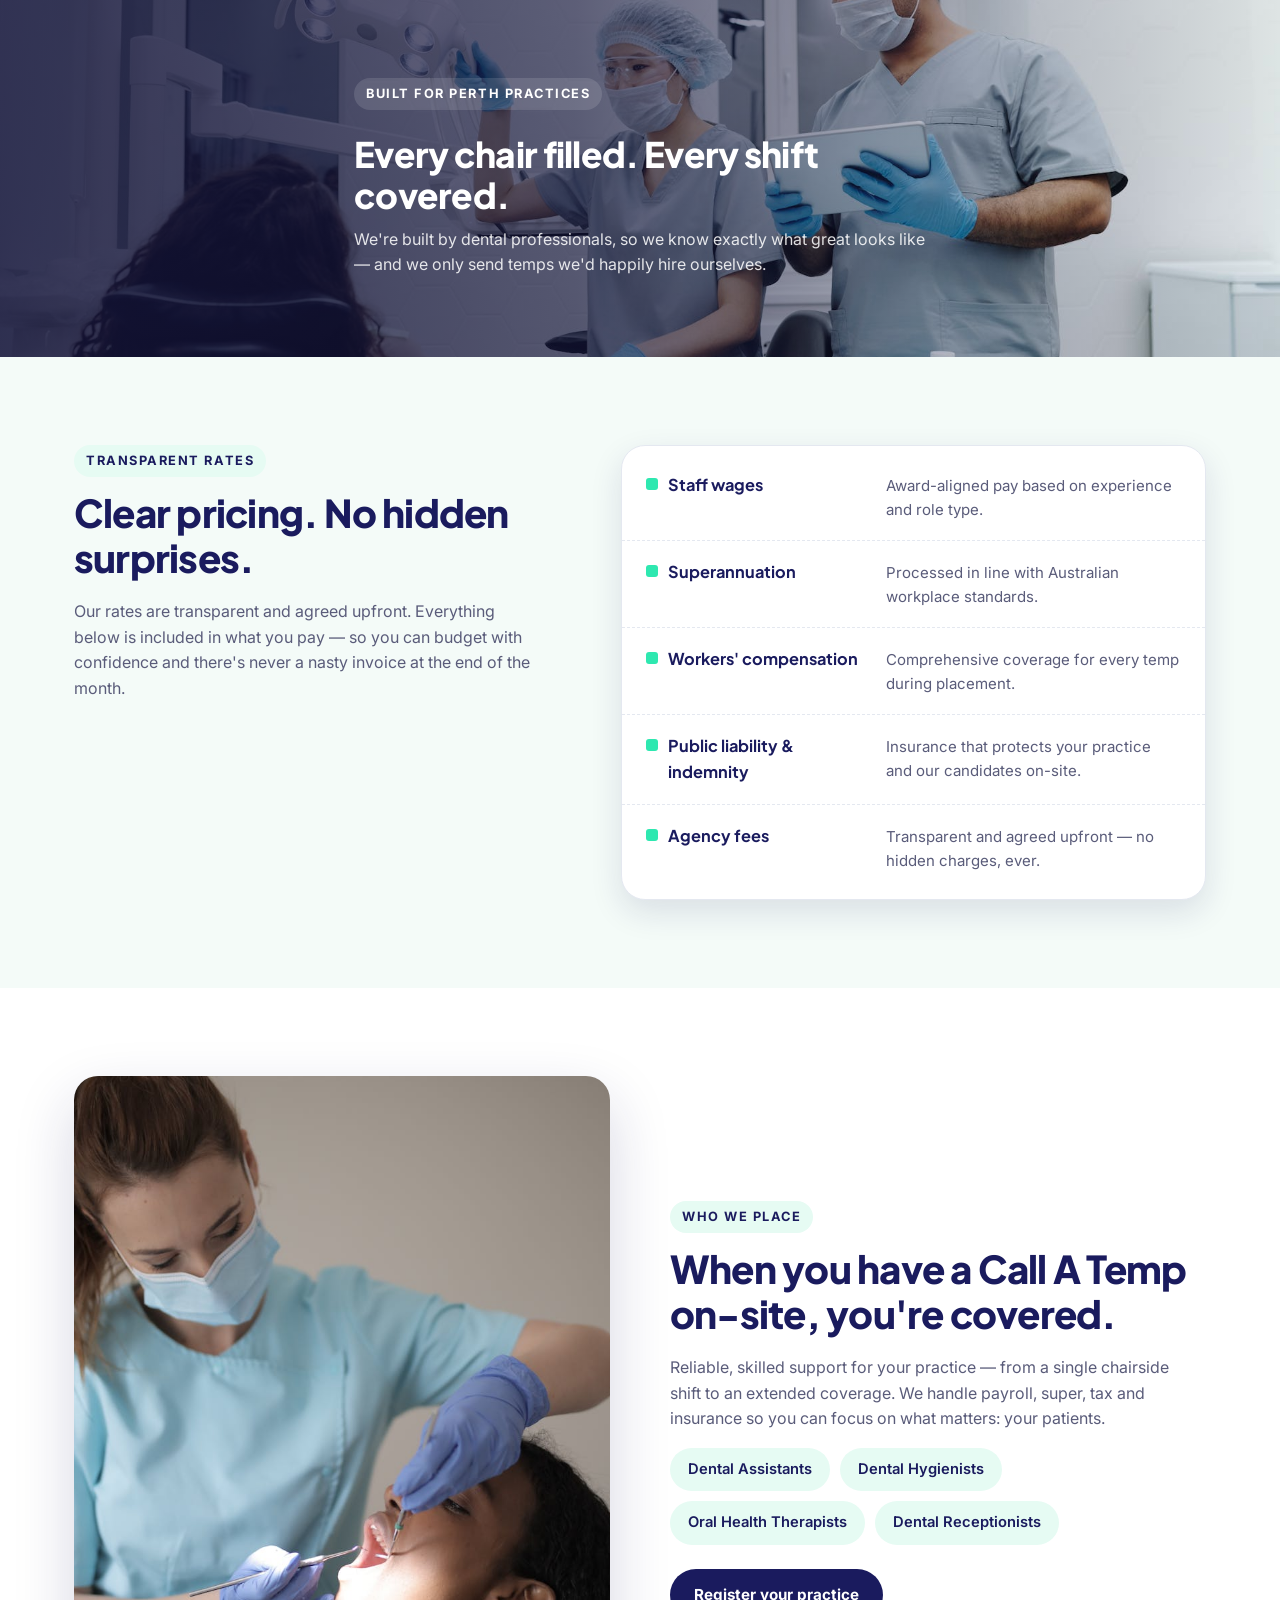
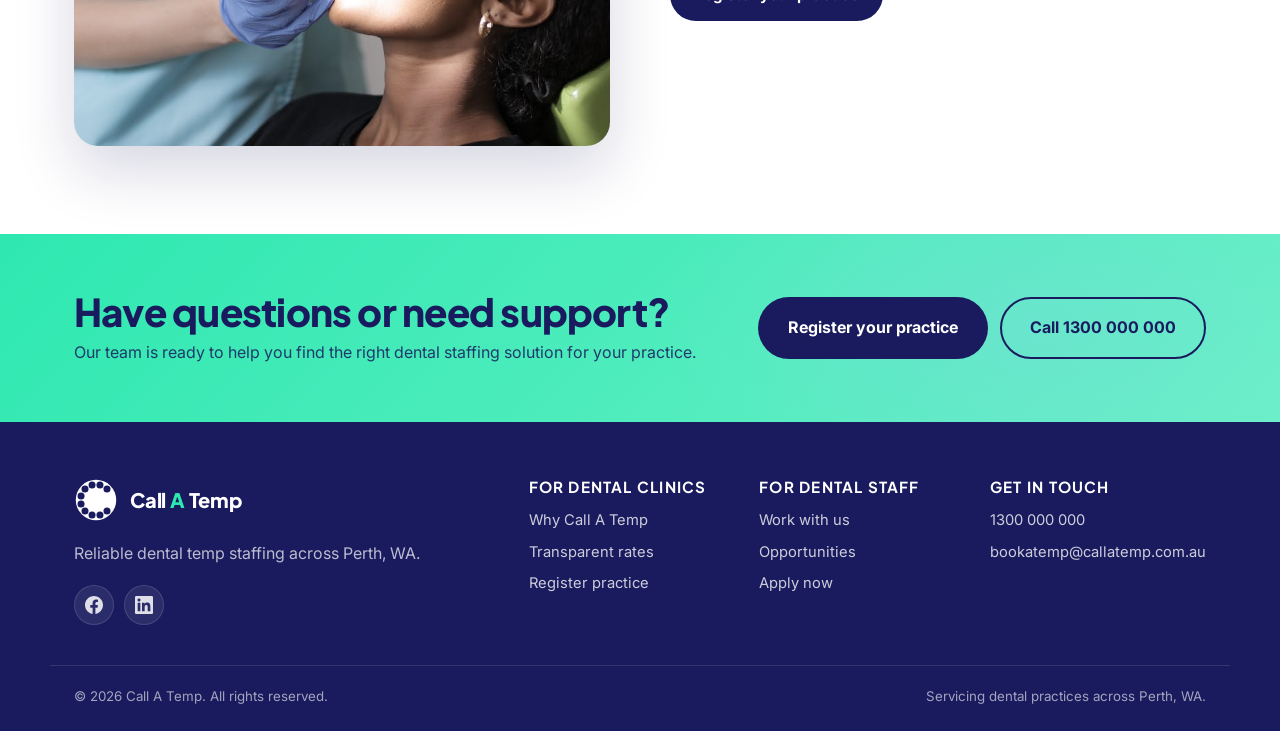
==== commit 2ccc5ca0: "Switch FormSubmit and contact emails to bookatemp@callatemp.com.au Replaces the developer test Gmail" ====
--- a/businesses.html
+++ b/businesses.html
@@ -20,7 +20,7 @@
       <span class="topbar__sep" aria-hidden="true">•</span>
       <a class="topbar__item" href="tel:+61000000000">Call 1300 000 000</a>
       <span class="topbar__sep" aria-hidden="true">•</span>
-      <a class="topbar__item" href="mailto:hello@callatemp.com.au">hello@callatemp.com.au</a>
+      <a class="topbar__item" href="mailto:bookatemp@callatemp.com.au">bookatemp@callatemp.com.au</a>
     </div>
   </div>
 
@@ -259,7 +259,7 @@
         <div>
           <h4>Get in touch</h4>
           <a href="tel:+61000000000">1300 000 000</a>
-          <a href="mailto:hello@callatemp.com.au">hello@callatemp.com.au</a>
+          <a href="mailto:bookatemp@callatemp.com.au">bookatemp@callatemp.com.au</a>
         </div>
       </div>
     </div>
--- a/styles.css
+++ b/styles.css
@@ -143,7 +143,7 @@
   color: var(--navy);
   font-family: 'Plus Jakarta Sans', sans-serif;
 }
-.brand__mark { width: 38px; height: 38px; }
+.brand__mark { width: 44px; height: 44px; }
 .brand__wordmark {
   font-weight: 800;
   font-size: 1.25rem;
@@ -194,6 +194,119 @@
     var(--bg);
   padding: 64px 0 80px;
   overflow: hidden;
+}
+
+/* Hero — video background variant */
+.hero--video {
+  background: var(--navy);
+  padding: 120px 0 96px;
+  min-height: 640px;
+  display: flex;
+  align-items: center;
+  overflow: hidden;
+}
+.hero--video .hero__video {
+  position: absolute;
+  inset: 0;
+  width: 100%;
+  height: 100%;
+  object-fit: cover;
+  z-index: 0;
+  pointer-events: none;
+}
+.hero--video .hero__overlay {
+  position: absolute;
+  inset: 0;
+  background:
+    linear-gradient(135deg, rgba(26, 27, 94, 0.85) 0%, rgba(26, 27, 94, 0.55) 60%, rgba(26, 27, 94, 0.35) 100%),
+    radial-gradient(900px 500px at 90% -10%, rgba(46, 232, 176, 0.18), transparent 60%);
+  z-index: 1;
+  pointer-events: none;
+}
+.hero--video .hero__content {
+  position: relative;
+  z-index: 2;
+  max-width: 720px;
+  color: #fff;
+}
+.hero--video .hero__title {
+  color: #fff;
+  font-size: clamp(2.4rem, 5vw, 3.8rem);
+  margin: 14px 0 18px;
+  line-height: 1.1;
+  text-shadow: 0 2px 18px rgba(0, 0, 0, 0.25);
+}
+.hero--video .lead--on-dark {
+  color: rgba(255, 255, 255, 0.92);
+  max-width: 600px;
+  font-size: 1.05rem;
+}
+.hero--video .hero__cta { margin: 24px 0 32px; }
+.hero--video .hero__trust--on-dark {
+  list-style: none;
+  padding: 18px 22px;
+  margin: 0;
+  display: grid;
+  grid-template-columns: repeat(3, 1fr);
+  gap: 12px;
+  background: rgba(255, 255, 255, 0.08);
+  backdrop-filter: blur(12px);
+  -webkit-backdrop-filter: blur(12px);
+  border: 1px solid rgba(255, 255, 255, 0.18);
+  border-radius: var(--radius);
+  color: rgba(255, 255, 255, 0.85);
+  font-size: .88rem;
+  max-width: 600px;
+}
+.hero--video .hero__trust--on-dark li {
+  position: relative;
+  padding-left: 14px;
+  line-height: 1.35;
+}
+.hero--video .hero__trust--on-dark li + li::before {
+  content: "";
+  position: absolute;
+  left: 0;
+  top: 6px;
+  bottom: 6px;
+  width: 1px;
+  background: rgba(255, 255, 255, 0.2);
+}
+.hero--video .hero__trust--on-dark strong {
+  display: block;
+  color: #fff;
+  font-size: 1.3rem;
+  font-family: 'Plus Jakarta Sans', sans-serif;
+  font-weight: 800;
+  letter-spacing: -0.01em;
+  margin-bottom: 2px;
+}
+.hero--video .eyebrow--on-dark {
+  background: rgba(255, 255, 255, 0.12);
+  color: #fff;
+  border: 1px solid rgba(255, 255, 255, 0.2);
+}
+
+/* Mobile: hide video (save data, faster load), show poster gradient instead */
+@media (max-width: 720px) {
+  .hero--video {
+    padding: 80px 0 64px;
+    min-height: 0;
+  }
+  .hero--video .hero__video { display: none; }
+  .hero--video {
+    background:
+      linear-gradient(135deg, rgba(26, 27, 94, 0.92) 0%, rgba(26, 27, 94, 0.7) 100%),
+      url('./assets/two-dental-nurse-and-patient.jpeg') center/cover no-repeat,
+      var(--navy);
+  }
+  .hero--video .hero__trust--on-dark { grid-template-columns: 1fr; gap: 8px; }
+  .hero--video .hero__trust--on-dark li + li::before { display: none; }
+}
+
+/* Accessibility: respect reduced motion preference */
+@media (prefers-reduced-motion: reduce) {
+  .hero--video .hero__video { display: none; }
 }
 .hero__grid {
   display: grid;
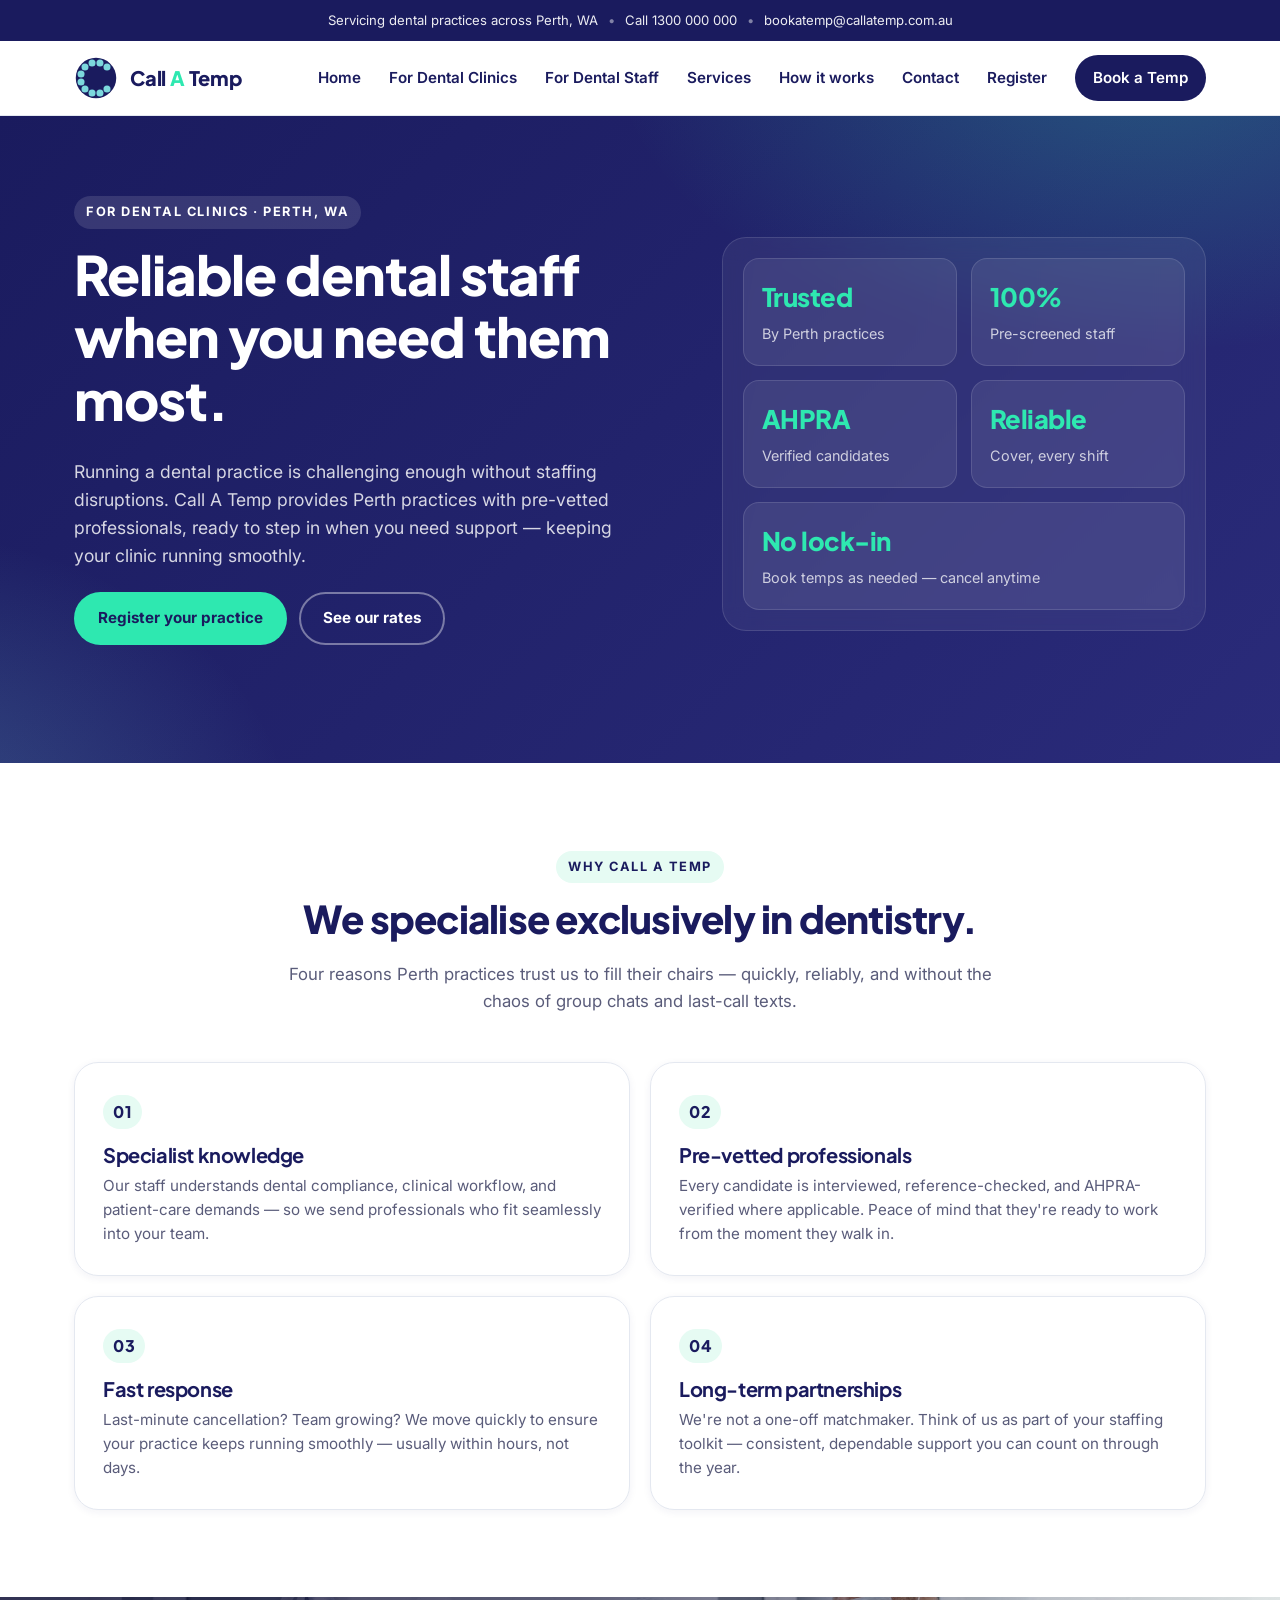
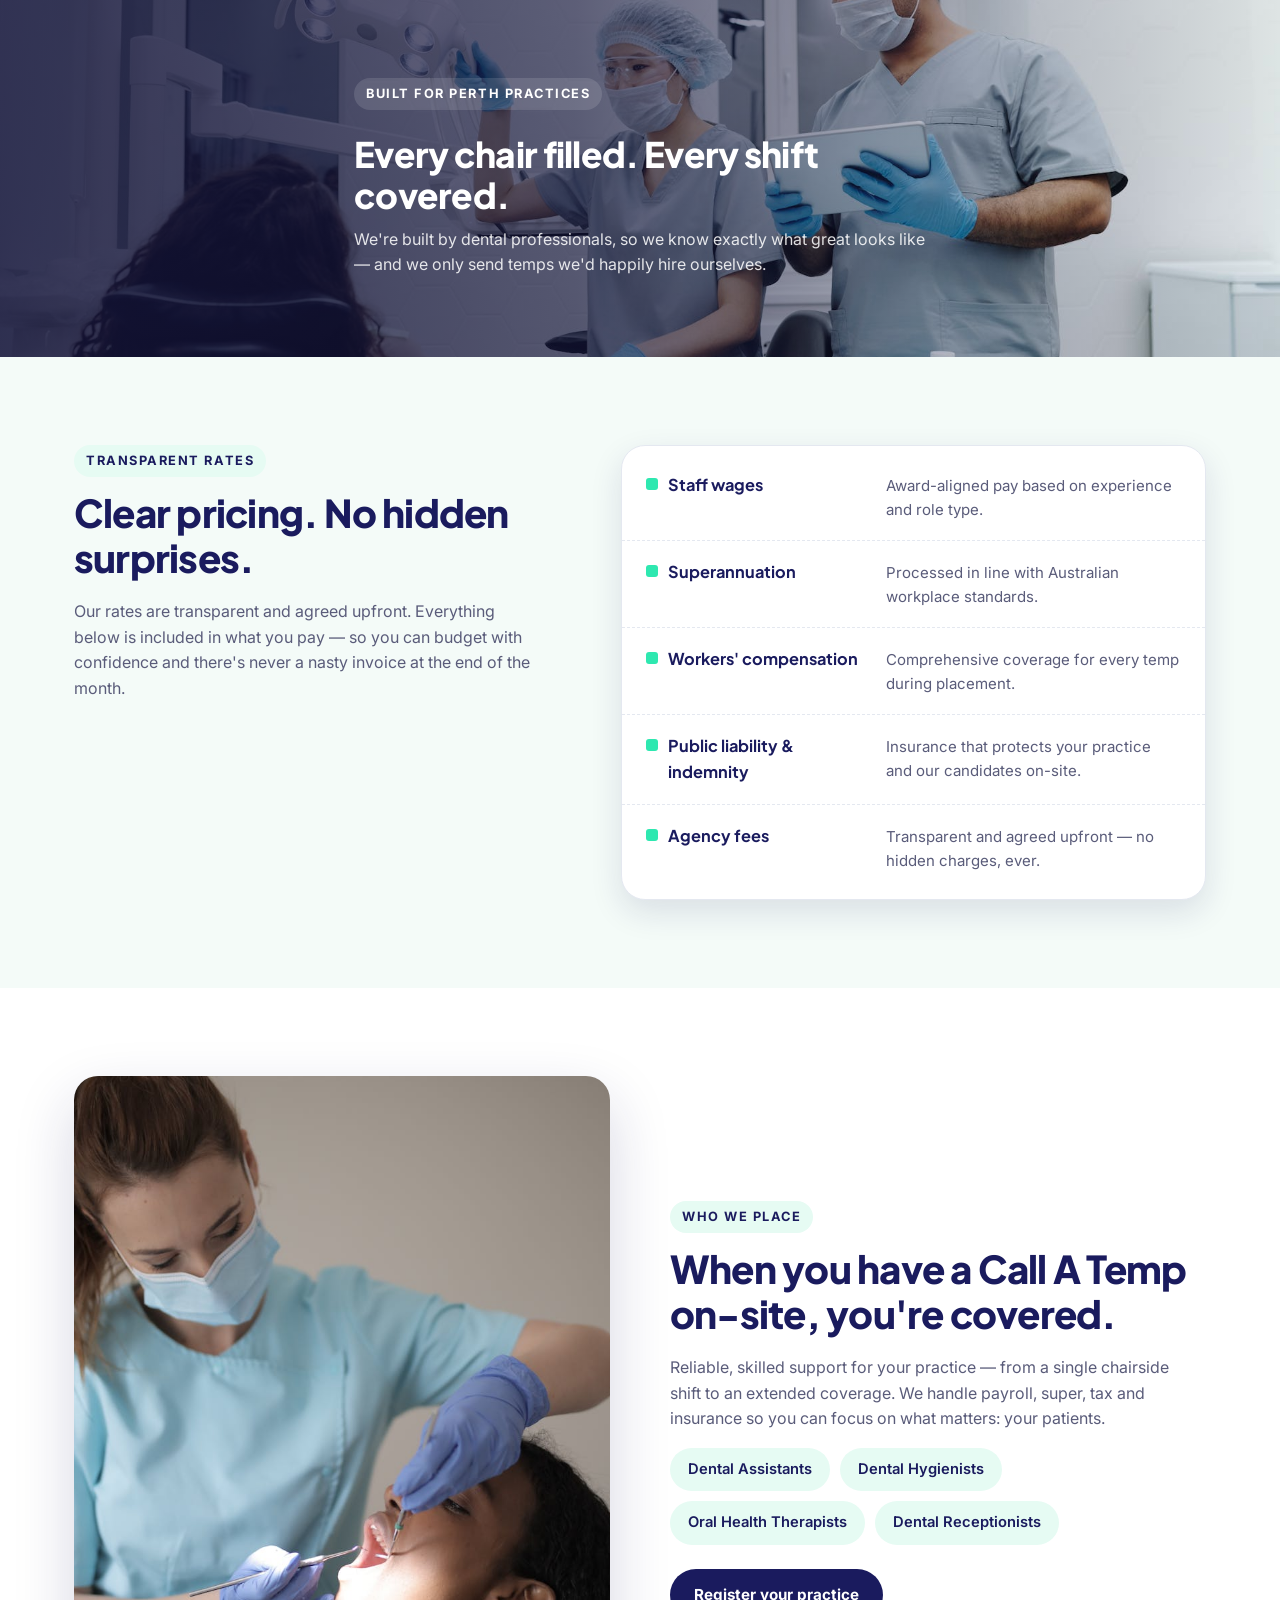
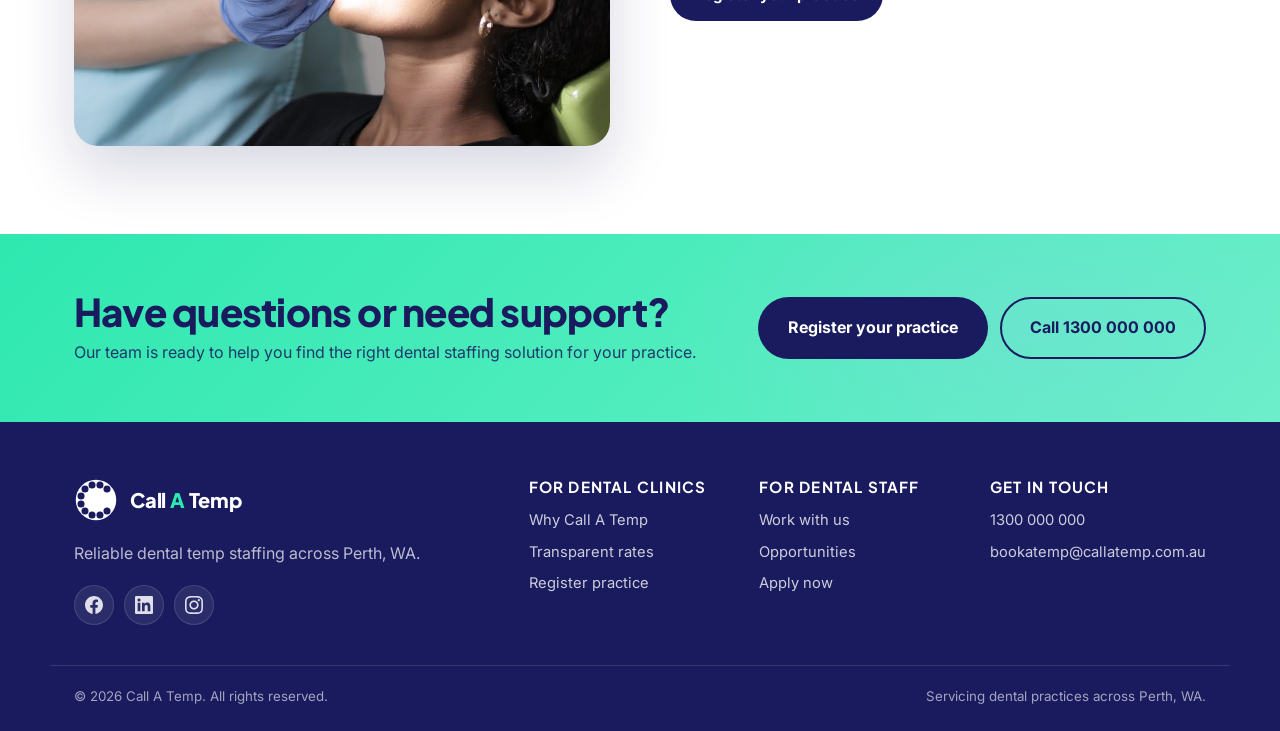
==== commit 74edb3f6: "Add Instagram social link and fix landscape-phone nav wrapping - Wire up real URLs for the footer so" ====
--- a/businesses.html
+++ b/businesses.html
@@ -232,13 +232,18 @@
         <p>Reliable dental temp staffing across Perth, WA.</p>
         <ul class="social-links" aria-label="Call A Temp on social media">
           <li>
-            <a href="#" target="_blank" rel="noopener noreferrer" aria-label="Call A Temp on Facebook">
+            <a href="https://www.facebook.com/share/1HuYw4H9rU/?mibextid=wwXIfr" target="_blank" rel="noopener noreferrer" aria-label="Call A Temp on Facebook">
               <svg viewBox="0 0 24 24" aria-hidden="true"><path d="M24 12.073c0-6.627-5.373-12-12-12S0 5.446 0 12.073c0 5.99 4.388 10.954 10.125 11.854v-8.385H7.078v-3.47h3.047V9.43c0-3.007 1.792-4.669 4.533-4.669 1.312 0 2.686.235 2.686.235v2.953h-1.513c-1.491 0-1.956.925-1.956 1.874v2.25h3.328l-.532 3.47h-2.796v8.385C19.612 23.027 24 18.062 24 12.073z"/></svg>
             </a>
           </li>
           <li>
-            <a href="#" target="_blank" rel="noopener noreferrer" aria-label="Call A Temp on LinkedIn">
+            <a href="https://www.linkedin.com/company/call-a-temp/" target="_blank" rel="noopener noreferrer" aria-label="Call A Temp on LinkedIn">
               <svg viewBox="0 0 24 24" aria-hidden="true"><path d="M20.447 20.452h-3.554v-5.569c0-1.328-.027-3.037-1.852-3.037-1.853 0-2.136 1.445-2.136 2.939v5.667H9.351V9h3.414v1.561h.046c.477-.9 1.637-1.85 3.37-1.85 3.601 0 4.267 2.37 4.267 5.455v6.286zM5.337 7.433c-1.144 0-2.063-.926-2.063-2.065 0-1.138.92-2.063 2.063-2.063 1.14 0 2.064.925 2.064 2.063 0 1.139-.925 2.065-2.064 2.065zm1.782 13.019H3.555V9h3.564v11.452zM22.222 0H1.771C.792 0 0 .774 0 1.729v20.542C0 23.227.792 24 1.771 24h20.451C23.2 24 24 23.227 24 22.271V1.729C24 .774 23.2 0 22.222 0z"/></svg>
+            </a>
+          </li>
+          <li>
+            <a href="https://www.instagram.com/callatemp/" target="_blank" rel="noopener noreferrer" aria-label="Call A Temp on Instagram">
+              <svg viewBox="0 0 24 24" aria-hidden="true"><path d="M12 2.163c3.204 0 3.584.012 4.85.07 3.252.148 4.771 1.691 4.919 4.919.058 1.265.069 1.645.069 4.849 0 3.205-.012 3.584-.069 4.849-.149 3.225-1.664 4.771-4.919 4.919-1.266.058-1.644.07-4.85.07-3.204 0-3.584-.012-4.849-.07-3.26-.149-4.771-1.699-4.919-4.92-.058-1.265-.07-1.644-.07-4.849 0-3.204.013-3.583.07-4.849.149-3.227 1.664-4.771 4.919-4.919 1.266-.057 1.645-.069 4.849-.069zm0-2.163c-3.259 0-3.667.014-4.947.072-4.358.2-6.78 2.618-6.98 6.98-.059 1.281-.073 1.689-.073 4.948 0 3.259.014 3.668.072 4.948.2 4.358 2.618 6.78 6.98 6.98 1.281.058 1.689.072 4.948.072 3.259 0 3.668-.014 4.948-.072 4.354-.2 6.782-2.618 6.979-6.98.059-1.28.073-1.689.073-4.948 0-3.259-.014-3.667-.072-4.947-.196-4.354-2.617-6.78-6.979-6.98-1.281-.059-1.69-.073-4.949-.073zm0 5.838c-3.403 0-6.162 2.759-6.162 6.162s2.759 6.163 6.162 6.163 6.162-2.759 6.162-6.163c0-3.403-2.759-6.162-6.162-6.162zm0 10.162c-2.209 0-4-1.79-4-4 0-2.209 1.791-4 4-4s4 1.791 4 4c0 2.21-1.791 4-4 4zm6.406-11.845c-.796 0-1.441.645-1.441 1.44s.645 1.44 1.441 1.44c.795 0 1.439-.645 1.439-1.44s-.644-1.44-1.439-1.44z"/></svg>
             </a>
           </li>
         </ul>
--- a/styles.css
+++ b/styles.css
@@ -213,13 +213,13 @@
   object-fit: cover;
   z-index: 0;
   pointer-events: none;
+  filter: brightness(1.18) contrast(1.05) saturate(1.05);
 }
 .hero--video .hero__overlay {
   position: absolute;
   inset: 0;
   background:
-    linear-gradient(135deg, rgba(26, 27, 94, 0.85) 0%, rgba(26, 27, 94, 0.55) 60%, rgba(26, 27, 94, 0.35) 100%),
-    radial-gradient(900px 500px at 90% -10%, rgba(46, 232, 176, 0.18), transparent 60%);
+    linear-gradient(110deg, rgba(0, 0, 0, 0.42) 0%, rgba(0, 0, 0, 0.2) 45%, rgba(0, 0, 0, 0.08) 75%, rgba(0, 0, 0, 0) 100%);
   z-index: 1;
   pointer-events: none;
 }
@@ -234,13 +234,15 @@
   font-size: clamp(2.4rem, 5vw, 3.8rem);
   margin: 14px 0 18px;
   line-height: 1.1;
-  text-shadow: 0 2px 18px rgba(0, 0, 0, 0.25);
+  text-shadow: 0 2px 24px rgba(0, 0, 0, 0.7), 0 0 8px rgba(0, 0, 0, 0.45);
 }
 .hero--video .lead--on-dark {
-  color: rgba(255, 255, 255, 0.92);
+  color: rgba(255, 255, 255, 0.96);
   max-width: 600px;
   font-size: 1.05rem;
-}
+  text-shadow: 0 1px 12px rgba(0, 0, 0, 0.6);
+}
+.hero--video .eyebrow--on-dark { text-shadow: 0 1px 8px rgba(0, 0, 0, 0.4); }
 .hero--video .hero__cta { margin: 24px 0 32px; }
 .hero--video .hero__trust--on-dark {
   list-style: none;
@@ -287,18 +289,11 @@
   border: 1px solid rgba(255, 255, 255, 0.2);
 }
 
-/* Mobile: hide video (save data, faster load), show poster gradient instead */
+/* Mobile: video still plays, just tightens spacing */
 @media (max-width: 720px) {
   .hero--video {
     padding: 80px 0 64px;
     min-height: 0;
-  }
-  .hero--video .hero__video { display: none; }
-  .hero--video {
-    background:
-      linear-gradient(135deg, rgba(26, 27, 94, 0.92) 0%, rgba(26, 27, 94, 0.7) 100%),
-      url('./assets/two-dental-nurse-and-patient.jpeg') center/cover no-repeat,
-      var(--navy);
   }
   .hero--video .hero__trust--on-dark { grid-template-columns: 1fr; gap: 8px; }
   .hero--video .hero__trust--on-dark li + li::before { display: none; }
@@ -1921,7 +1916,8 @@
   }
 }
 
-@media (max-width: 720px) {
+/* Hamburger nav: triggers at 960px so landscape phones get the mobile menu */
+@media (max-width: 960px) {
   .nav-toggle { display: inline-flex; }
   .primary-nav {
     position: absolute;
@@ -1956,7 +1952,9 @@
   .primary-nav a:not(.btn)::after,
   .primary-nav a.is-active::after { display: none; }
   .site-header__inner { position: relative; }
-
+}
+
+@media (max-width: 720px) {
   .section { padding: 64px 0; }
   .services,
   .steps,
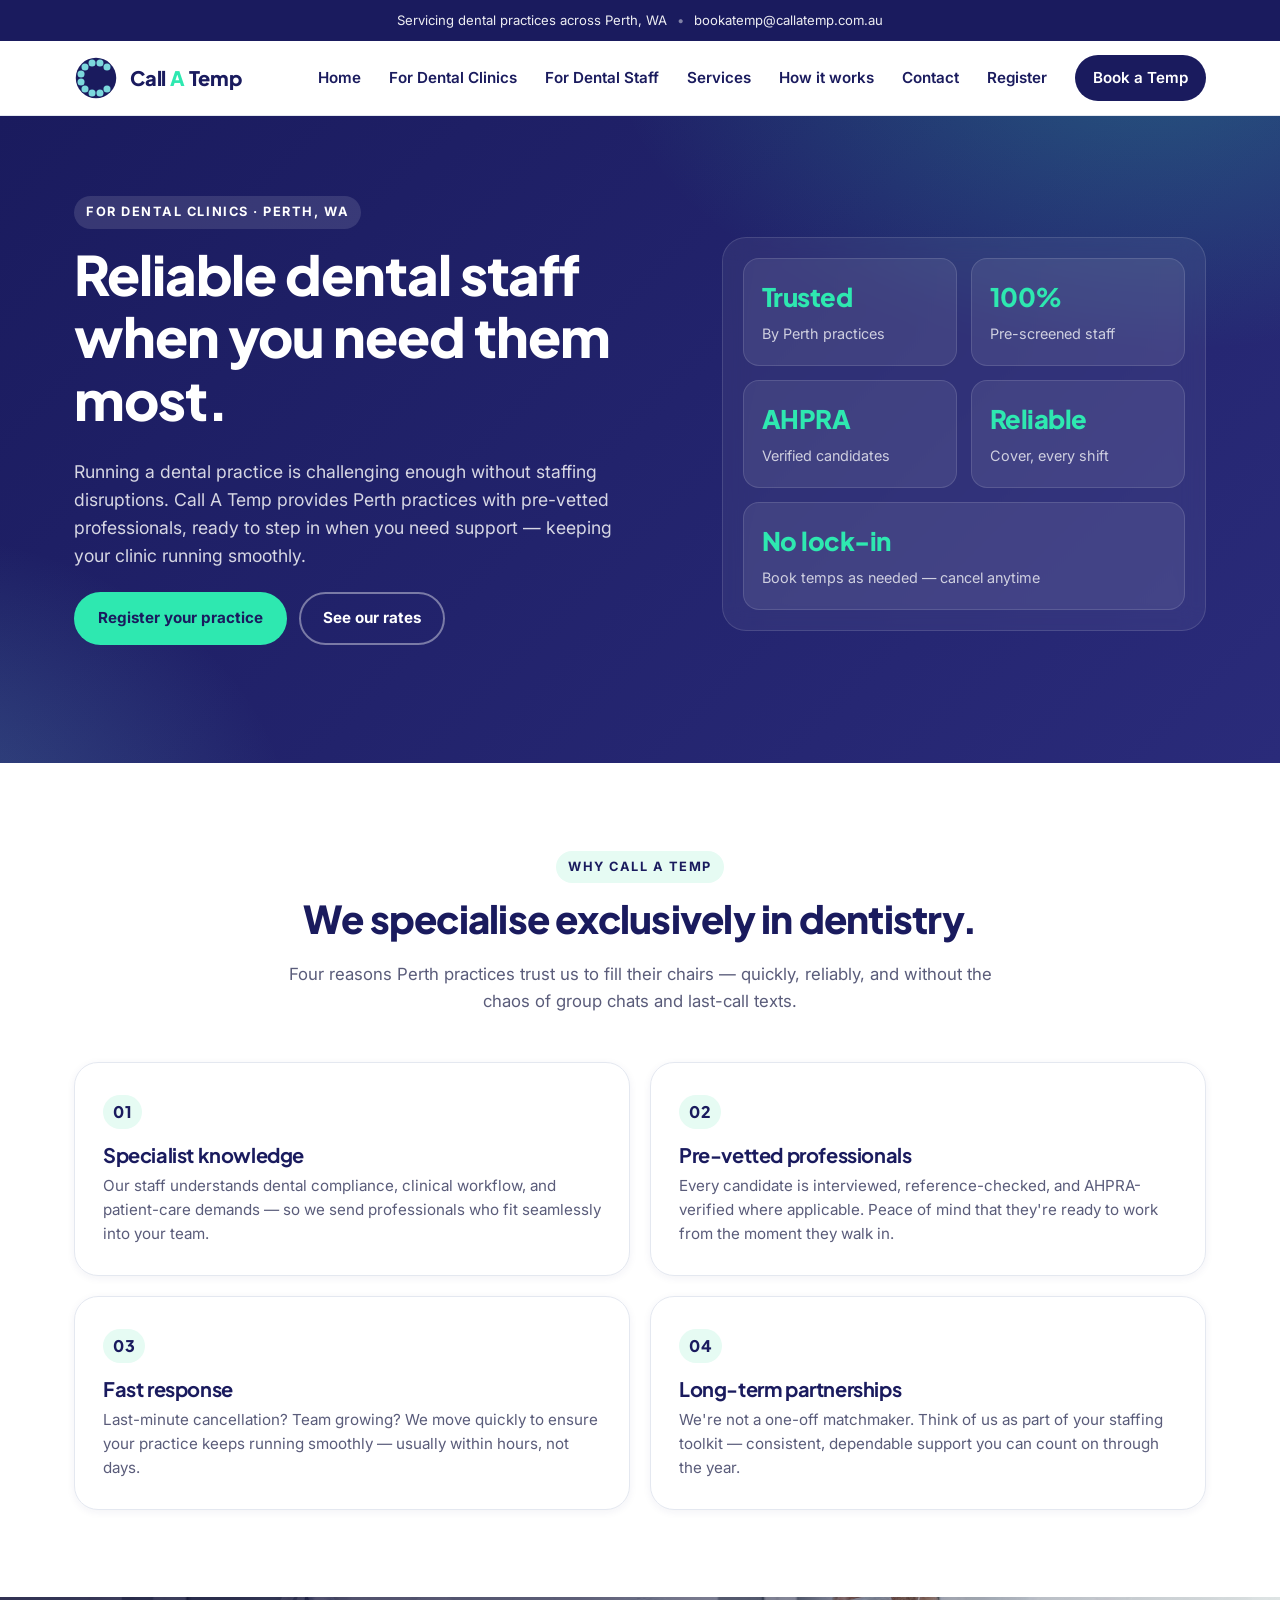
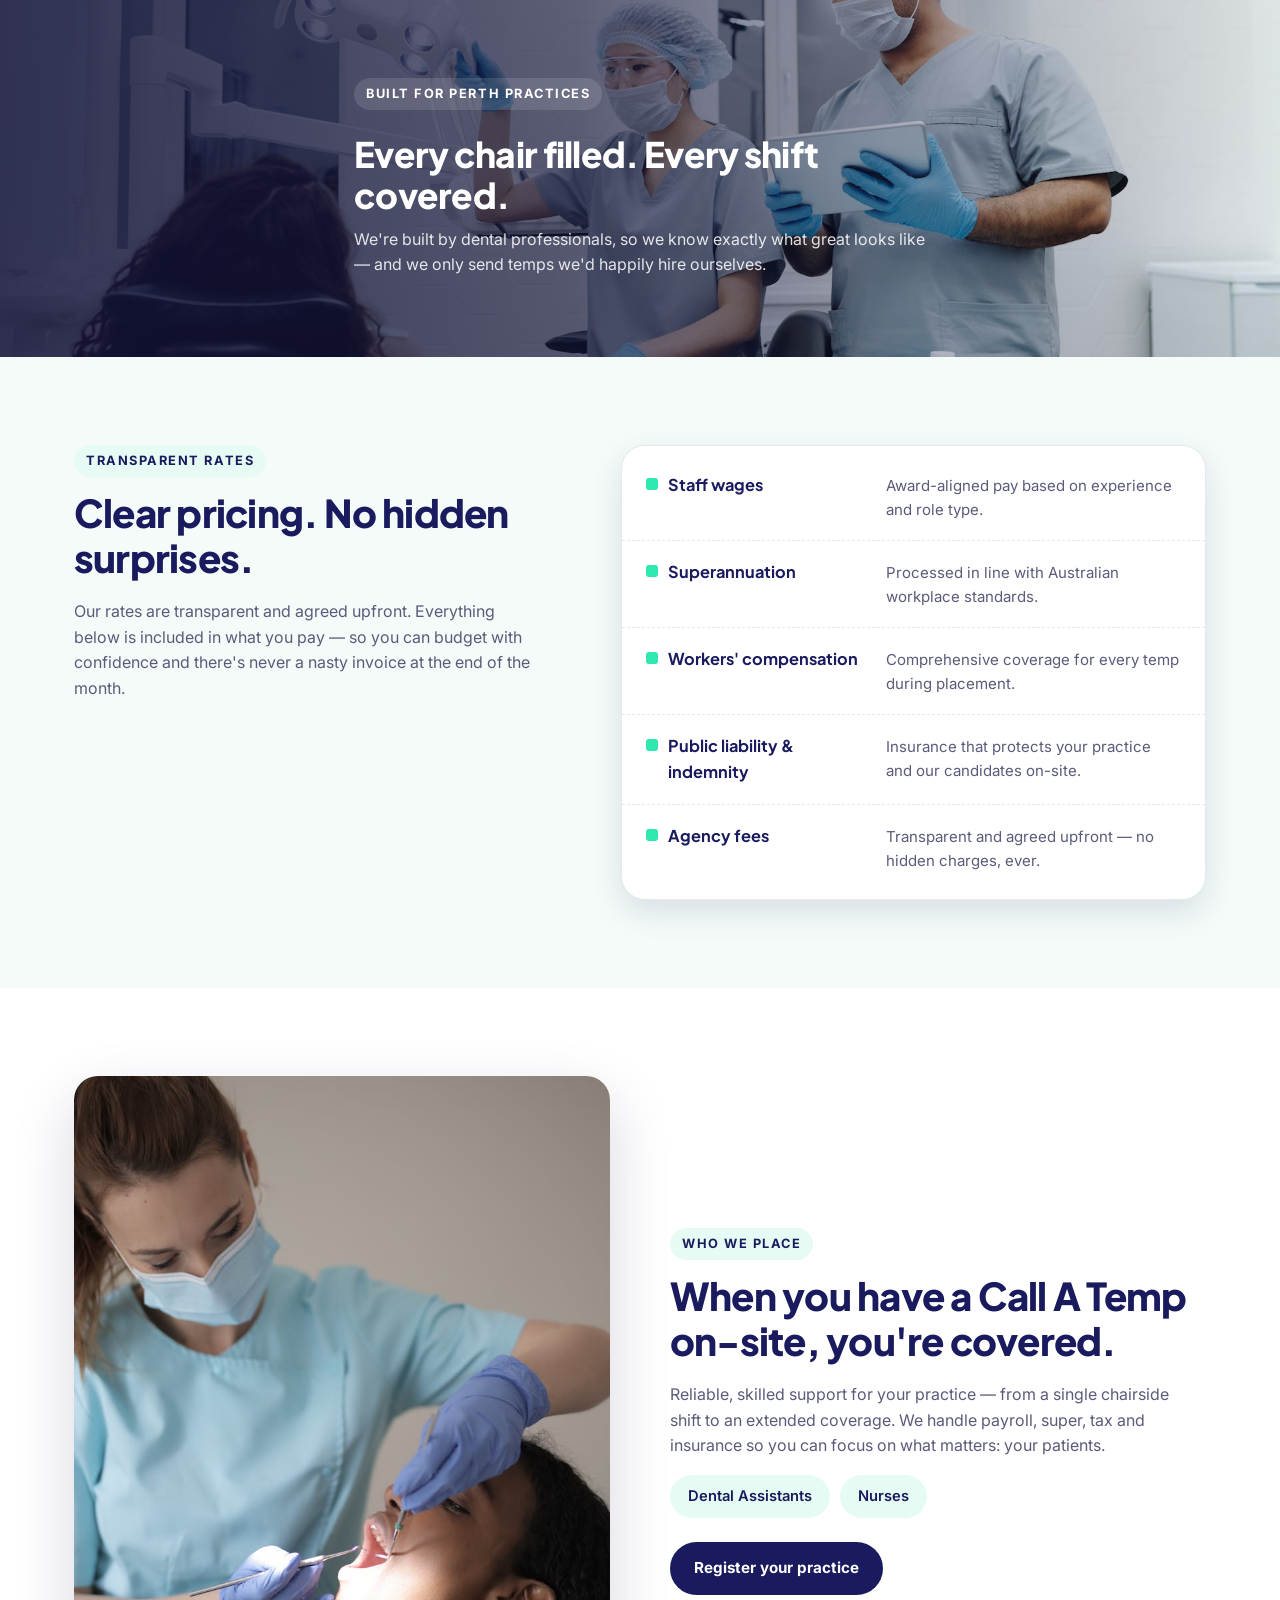
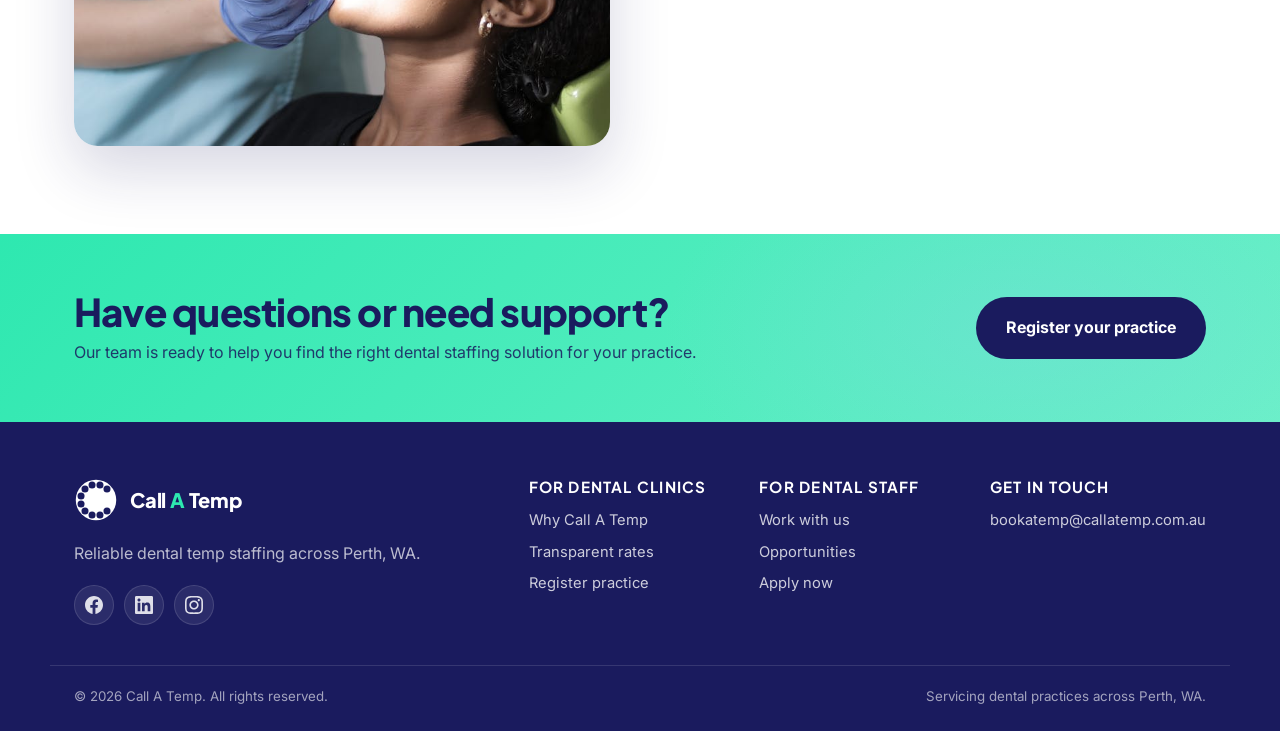
==== commit 134cd8db: "Site update: trim to Dental Assistants & Nurses, SEO, hero poster, forms Bundled per-page edits made" ====
--- a/businesses.html
+++ b/businesses.html
@@ -4,7 +4,22 @@
   <meta charset="UTF-8" />
   <meta name="viewport" content="width=device-width, initial-scale=1.0" />
   <meta name="description" content="Call A Temp — reliable dental staff for Perth practices. Pre-vetted dental temps, transparent rates, and fast response when you need cover." />
+  <meta name="robots" content="index, follow" />
+  <link rel="canonical" href="https://callatemp.com.au/businesses.html" />
   <title>For Dental Clinics — Call A Temp</title>
+
+  <meta property="og:type" content="website" />
+  <meta property="og:site_name" content="Call A Temp" />
+  <meta property="og:title" content="For Dental Clinics — Call A Temp" />
+  <meta property="og:description" content="Reliable dental staff for Perth practices. Pre-vetted dental temps, transparent rates, and fast response when you need cover." />
+  <meta property="og:url" content="https://callatemp.com.au/businesses.html" />
+  <meta property="og:image" content="https://callatemp.com.au/assets/biz-banner-team.jpeg" />
+  <meta property="og:locale" content="en_AU" />
+  <meta name="twitter:card" content="summary_large_image" />
+  <meta name="twitter:title" content="For Dental Clinics — Call A Temp" />
+  <meta name="twitter:description" content="Reliable dental staff for Perth practices. Pre-vetted dental temps, transparent rates, and fast response when you need cover." />
+  <meta name="twitter:image" content="https://callatemp.com.au/assets/biz-banner-team.jpeg" />
+
   <link rel="icon" type="image/svg+xml" href="assets/logo-mark.svg" />
   <link rel="preconnect" href="https://fonts.googleapis.com" />
   <link rel="preconnect" href="https://fonts.gstatic.com" crossorigin />
@@ -17,8 +32,6 @@
   <div class="topbar">
     <div class="container topbar__inner">
       <span class="topbar__item">Servicing dental practices across Perth, WA</span>
-      <span class="topbar__sep" aria-hidden="true">•</span>
-      <a class="topbar__item" href="tel:+61000000000">Call 1300 000 000</a>
       <span class="topbar__sep" aria-hidden="true">•</span>
       <a class="topbar__item" href="mailto:bookatemp@callatemp.com.au">bookatemp@callatemp.com.au</a>
     </div>
@@ -196,9 +209,7 @@
           <p>Reliable, skilled support for your practice — from a single chairside shift to an extended coverage. We handle payroll, super, tax and insurance so you can focus on what matters: your patients.</p>
           <div class="biz-coverage__roles">
             <span>Dental Assistants</span>
-            <span>Dental Hygienists</span>
-            <span>Oral Health Therapists</span>
-            <span>Dental Receptionists</span>
+            <span>Nurses</span>
           </div>
           <a href="register.html" class="btn btn--primary">Register your practice</a>
         </div>
@@ -214,7 +225,6 @@
         </div>
         <div class="cta__buttons">
           <a href="register.html" class="btn btn--primary btn--lg">Register your practice</a>
-          <a href="tel:+61000000000" class="btn btn--outline btn--lg">Call 1300 000 000</a>
         </div>
       </div>
     </section>
@@ -263,7 +273,6 @@
         </div>
         <div>
           <h4>Get in touch</h4>
-          <a href="tel:+61000000000">1300 000 000</a>
           <a href="mailto:bookatemp@callatemp.com.au">bookatemp@callatemp.com.au</a>
         </div>
       </div>
--- a/styles.css
+++ b/styles.css
@@ -639,6 +639,15 @@
   display: grid;
   grid-template-columns: repeat(4, 1fr);
   gap: 20px;
+}
+/* Single-role variant: one centred card instead of a 4-up grid */
+.services--single {
+  display: flex;
+  justify-content: center;
+}
+.services--single .service {
+  width: 100%;
+  max-width: 420px;
 }
 .service {
   position: relative;
